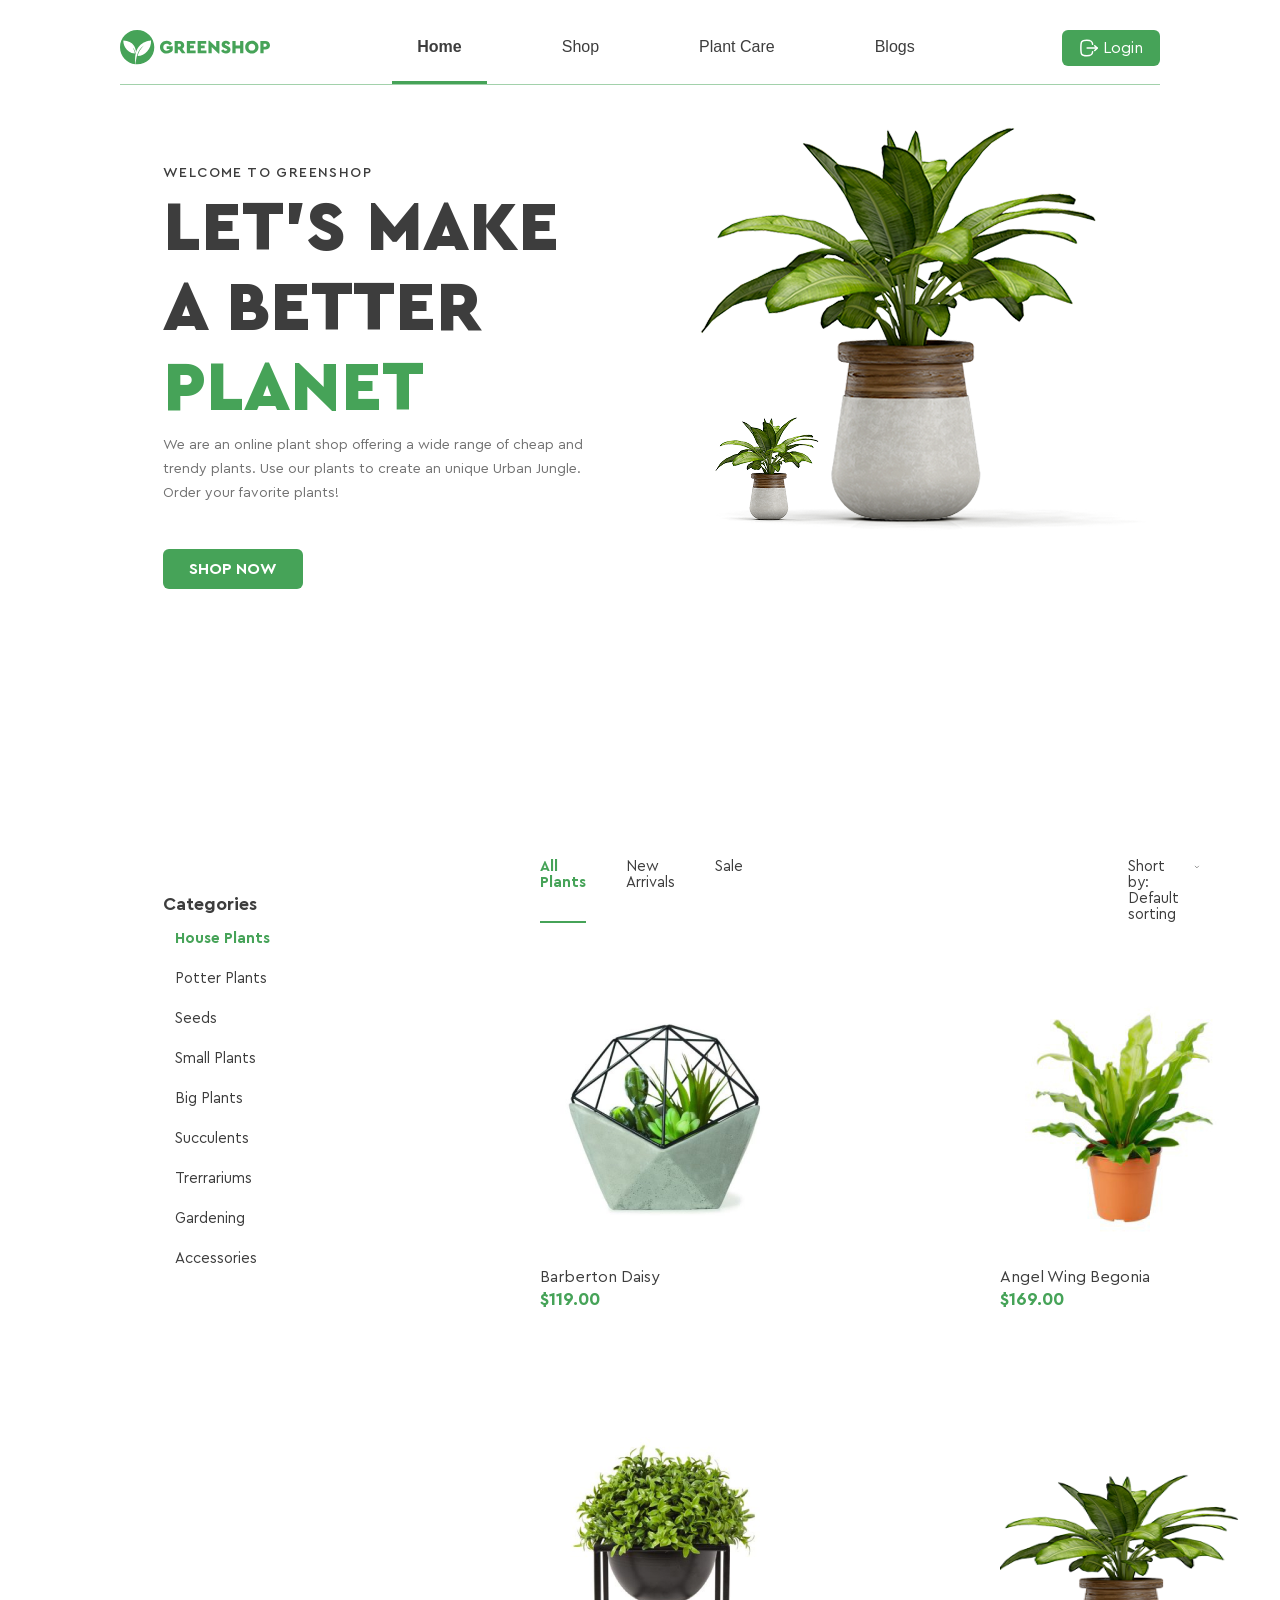
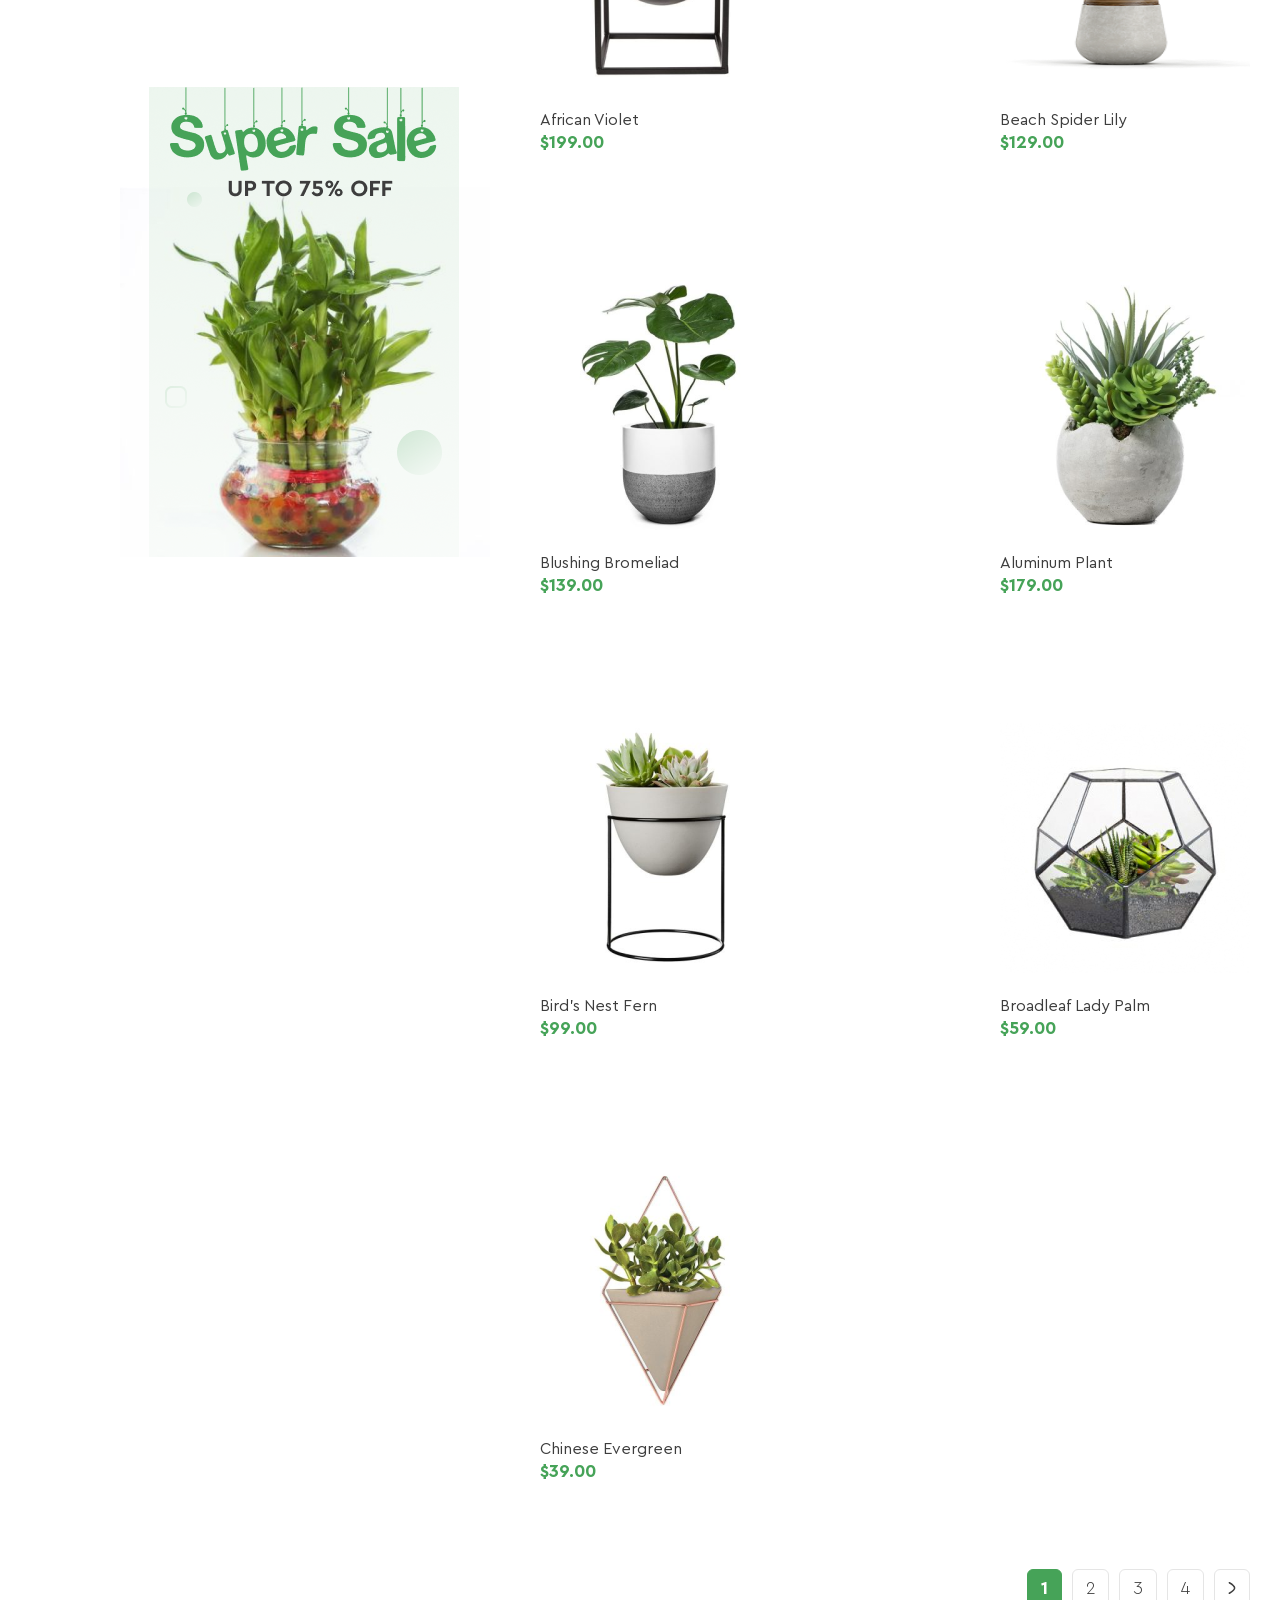
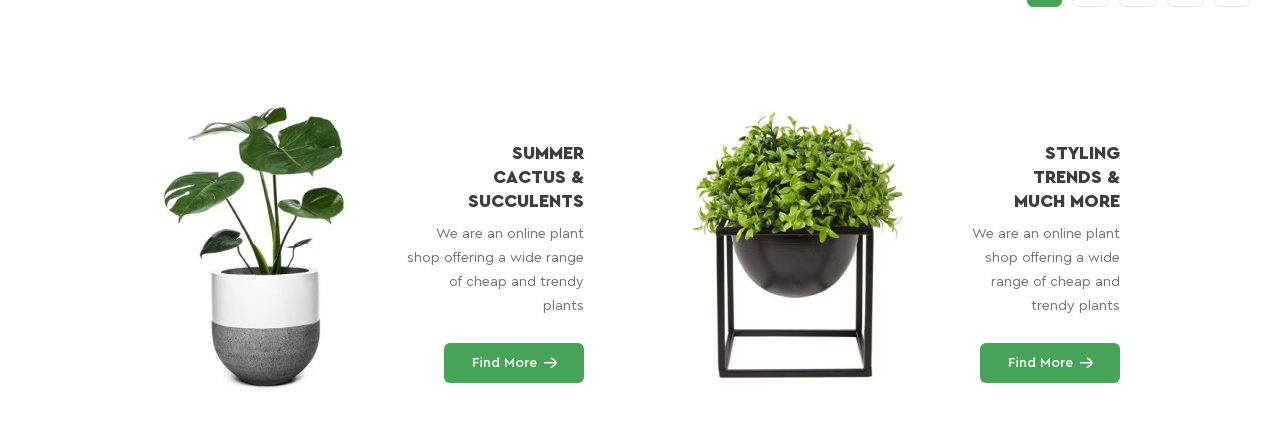
==== index.html @ 094a5b62 "greenshop second change2" ====
<!DOCTYPE html>
<html lang="en">
<head>
    <meta charset="UTF-8">
    <meta name="viewport" content="width=device-width, initial-scale=1.0">
    <title>GREENSHOP</title>
    <link rel="stylesheet" href="./css/all.css">
    <link rel="icon" href="./img/Icon.png">
</head>
<body>
    <div class="main">
        <header class="header">
            <svg width="150" height="35" viewBox="0 0 150 35" fill="none" xmlns="http://www.w3.org/2000/svg">
                <path d="M17.15 0C7.67748 0 0 7.67746 0 17.15C0 26.0201 6.73548 33.3175 15.3711 34.207C14.8496 29.9134 15.0436 26.4001 15.7067 23.5135C15.3347 21.7225 14.4898 19.0703 12.5734 17.1864C12.5734 17.1864 13.8348 19.0784 14.5181 21.6214C14.5181 21.6255 14.5221 21.6295 14.5221 21.6335C14.5949 21.9044 14.6596 22.1793 14.7162 22.4623C14.7283 22.527 14.7404 22.5917 14.7526 22.6604C14.8051 22.9515 14.8536 23.2426 14.886 23.5418C5.19513 22.3532 3.12921 13.6569 3.35561 10.3781C13.665 10.9482 15.7754 17.8292 16.0827 22.0985C19.4585 11.0412 30.1843 10.4024 31.0697 10.3781C31.4538 18.8763 25.1509 25.5026 17.6149 26.0807C17.6635 25.8503 17.7201 25.6198 17.7767 25.3934C17.7928 25.3247 17.813 25.26 17.8333 25.1913C17.8777 25.0296 17.9222 24.8679 17.9748 24.7061C17.995 24.6374 18.0192 24.5646 18.0394 24.4959C18.096 24.318 18.1567 24.1442 18.2173 23.9663C18.2335 23.9259 18.2456 23.8854 18.2618 23.845C18.3386 23.6348 18.4195 23.4326 18.5003 23.2305C18.5084 23.2143 18.5125 23.1941 18.5205 23.1779C18.5205 23.1779 18.5205 23.1779 18.5246 23.1779C20.4571 18.5043 24.0229 15.4439 24.0229 15.4439C17.0247 19.4868 15.8441 29.9983 15.6582 34.2231C16.1514 34.2676 16.6446 34.2999 17.15 34.2999C26.6225 34.2999 34.3 26.6225 34.3 17.15C34.3 7.67746 26.6225 0 17.15 0Z" fill="#46A358" />
                <path d="M46.7037 10.7454C48.9718 10.7454 50.8235 11.7197 52.0242 13.4986L49.7764 15.4109C48.9718 14.287 47.9975 13.7048 46.6471 13.7048C44.5691 13.7048 43.2753 15.0713 43.2753 17.1534C43.2753 19.2719 44.6418 20.695 46.8372 20.695C48.0177 20.695 48.9556 20.2826 49.554 19.5912V19.0091H46.6673V16.2356H52.7762V20.133C52.194 21.1639 51.3693 21.9887 50.3019 22.6234C49.2346 23.242 48.0339 23.5614 46.7037 23.5614C42.9923 23.618 39.9237 20.7313 39.9763 17.1534C39.9197 13.5956 42.9923 10.6888 46.7037 10.7454Z" fill="#46A358" />
                <path d="M61.9576 23.3316L59.168 19.4908H57.8379V23.3316H54.6157V10.9684H59.4672C62.2204 10.9684 64.2459 12.6543 64.2459 15.2215C64.2459 16.7376 63.5141 17.995 62.2972 18.7429L65.5558 23.3316H61.9576ZM57.8338 16.681H59.4833C60.3809 16.681 60.963 16.0988 60.963 15.2215C60.963 14.3442 60.3809 13.7782 59.4833 13.7782H57.8338V16.681Z" fill="#46A358" />
                <path d="M66.8333 10.9684H75.4124V13.8712H70.0555V15.5773H73.876V18.2739H70.0555V20.4288H75.6388V23.3316H66.8333V10.9684Z" fill="#46A358" />
                <path d="M77.6441 10.9684H86.2231V13.8712H80.8663V15.5773H84.6868V18.2739H80.8663V20.4288H86.4495V23.3316H77.6441V10.9684Z" fill="#46A358" />
                <path d="M99.4192 10.9683V23.5579H98.3882L91.681 17.057V23.3315H88.4588V10.7419H89.4897L96.197 17.1499V10.9683H99.4192Z" fill="#46A358" />
                <path d="M103.264 19.135C103.996 20.1094 104.764 20.7279 106.017 20.7279C106.862 20.7279 107.291 20.4288 107.291 19.8264C107.291 19.2846 107.008 19.1148 106.033 18.6822L104.76 18.1203C102.718 17.2187 101.631 16.0584 101.631 14.3927C101.631 12.2014 103.43 10.7379 105.957 10.7379C107.998 10.7379 109.442 11.7123 110.19 13.2283L108.035 14.8778C107.436 13.9803 106.874 13.5679 105.993 13.5679C105.318 13.5679 104.889 13.8307 104.889 14.3563C104.889 14.8051 105.152 15.0517 105.957 15.367L107.38 15.9654C109.535 16.867 110.545 17.9505 110.545 19.6929C110.545 22.0904 108.576 23.5539 106.009 23.5539C103.782 23.5539 101.982 22.4866 101.081 20.7805L103.264 19.135Z" fill="#46A358" />
                <path d="M112.393 10.9684H115.615V15.4843H120.131V10.9684H123.353V23.3316H120.131V18.3871H115.615V23.3316H112.393V10.9684Z" fill="#46A358" />
                <path d="M131.843 10.7419C135.441 10.6651 138.607 13.6084 138.53 17.1499C138.603 20.7279 135.441 23.6145 131.843 23.5579C128.229 23.6145 125.116 20.7279 125.193 17.1499C125.116 13.6084 128.229 10.6692 131.843 10.7419ZM131.859 13.7014C129.874 13.7014 128.488 15.1083 128.488 17.1499C128.488 18.1809 128.807 19.0218 129.426 19.6606C130.044 20.2791 130.869 20.5985 131.859 20.5985C133.772 20.5985 135.231 19.2118 135.231 17.1499C135.235 15.1083 133.772 13.7014 131.859 13.7014Z" fill="#46A358" />
                <path d="M140.374 10.9684H145.226C147.979 10.9684 150.004 12.6543 150.004 15.2215C150.004 17.7524 147.926 19.4908 145.226 19.4908H143.596V23.3316H140.374V10.9684ZM145.242 16.681C146.139 16.681 146.721 16.0988 146.721 15.2215C146.721 14.3442 146.139 13.7782 145.242 13.7782H143.592V16.681H145.242Z" fill="#46A358" />
            </svg>
            <ul class="nav">
                <li class="nav-item active">
                    Home
                </li>
                <li class="nav-item">
                    Shop
                </li>
                <li class="nav-item">
                    Plant Care
                </li>
                <li class="nav-item">
                    Blogs
                </li>
            </ul>
            <button class="btn" onclick="location.href='./registration.html'">
                <svg width="20" height="20" viewBox="0 0 20 20" fill="none" xmlns="http://www.w3.org/2000/svg">
                    <path d="M18.1601 10.1006H8.12598" stroke="white" stroke-width="1.5" stroke-linecap="round" stroke-linejoin="round" />
                    <path d="M15.7212 7.67059L18.1612 10.1006L15.7212 12.5306" stroke="white" stroke-width="1.5" stroke-linecap="round" stroke-linejoin="round" />
                    <path d="M13.6342 6.35826C13.3592 3.37493 12.2425 2.2916 7.80082 2.2916C1.88332 2.2916 1.88332 4.2166 1.88332 9.99993C1.88332 15.7833 1.88332 17.7083 7.80082 17.7083C12.2425 17.7083 13.3592 16.6249 13.6342 13.6416" stroke="white" stroke-width="1.5" stroke-linecap="round" stroke-linejoin="round" />
                </svg>
                Login
            </button>
        </header>
        <main>
            <section class="homepage">
                <div class="homepage-content">
                    <p class="homepage-subtitle">
                        Welcome to greenshop
                    </p>
                    <h1 class="homepage-title">
                        Let's make a better <span class="homepage-title planet">planet</span>
                    </h1>
                    <p class="homepage-description">
                        We are an online plant shop offering a wide range of cheap and trendy plants. Use our plants to create an unique Urban Jungle. Order your favorite plants!
                    </p>
                    <button class="homepage-button">
                        Shop now
                    </button>
                </div>
                <div class="homepage-img">
                    <img src="./img/main-flower.png" alt="flower" class="homepage-flower">
                    <img src="./img/main-flower-mini.png" alt="flower-mini" class="homepage-flower-mini">
                </div>
            </section>
            <section class="assortment">
                <div>
                    <div class="assortment-sidebar">
                        <h3 class="assortment-sidebar-title">Categories</h3>
                        <ul class="assortment-sidebar-list">
                            <li class="assortment-sidebar-category house-plants">House Plants</li>
                            <li class="assortment-sidebar-category">Potter Plants</li>
                            <li class="assortment-sidebar-category">Seeds</li>
                            <li class="assortment-sidebar-category">Small Plants</li>
                            <li class="assortment-sidebar-category">Big Plants</li>
                            <li class="assortment-sidebar-category">Succulents</li>
                            <li class="assortment-sidebar-category">Trerrariums</li>
                            <li class="assortment-sidebar-category">Gardening</li>
                            <li class="assortment-sidebar-category">Accessories</li>
                        </ul>
                    </div>
                    <div>
                        <img class="assortment-sidebar-banner" src="./img/Super Sale Banner.png" alt="super-sale">
                    </div>
                </div>
                <div class="assortment-main">
                    <div class="assortment-main-nav">
                        <ul class="assortment-main-sidebar">
                            <li class="assortment-main-sidebar-category all-plants">All Plants</li>
                            <li class="assortment-main-sidebar-category">New Arrivals</li>
                            <li class="assortment-main-sidebar-category">Sale</li>
                        </ul>
                        <p class="assortment-main-nav-short">Short by: Default sorting</p>
                        <svg width="16" height="16" viewBox="0 0 16 16" fill="none" xmlns="http://www.w3.org/2000/svg">
                            <path d="M12.6667 5.66669L8.00004 10.3334L3.33337 5.66669" stroke="#3D3D3D" stroke-width="1.5" stroke-linecap="round" stroke-linejoin="round" />
                        </svg>
                    </div>
                    <div class="assortment-main-flowers-container">
                        <div>
                        <img class="assortment-main-flowers" src="./img/Barberton Daisy.png" alt="Barberton Daisy">
                        <p class="assortment-main-flowers-name">Barberton Daisy</p>
                        <p class="assortment-main-flowers-price">$119.00</p>
                        </div>
                        <div>
                        <img class="assortment-main-flowers" src="./img/Angel Wing Begonia.png" alt="Angel Wing Begonia">
                        <p class="assortment-main-flowers-name">Angel Wing Begonia</p>
                        <p class="assortment-main-flowers-price">$169.00</p>
                        </div>
                        <div>
                        <img class="assortment-main-flowers" src="./img/African Violet.png" alt="African Violet">
                        <p class="assortment-main-flowers-name">African Violet</p>
                        <p class="assortment-main-flowers-price">$199.00</p>
                        </div>
                        <div>
                        <img class="assortment-main-flowers" src="./img/Beach Spider Lily.png" alt="Beach Spider Lily">
                        <p class="assortment-main-flowers-name">Beach Spider Lily</p>
                        <p class="assortment-main-flowers-price">$129.00</p>
                        </div>
                        <div>
                        <img class="assortment-main-flowers" src="./img/Blushing Bromeliad.png" alt="Blushing Bromeliad">
                        <p class="assortment-main-flowers-name">Blushing Bromeliad</p>
                        <p class="assortment-main-flowers-price">$139.00</p>
                        </div>
                        <div>
                        <img class="assortment-main-flowers" src="./img/Aluminum Plant.png" alt="Aluminum Plant">
                        <p class="assortment-main-flowers-name">Aluminum Plant</p>
                        <p class="assortment-main-flowers-price">$179.00</p>
                        </div>
                        <div>
                        <img class="assortment-main-flowers" src="./img/Bird's Nest Fern.png" alt="Bird's Nest Fern">
                        <p class="assortment-main-flowers-name">Bird's Nest Fern</p>
                        <p class="assortment-main-flowers-price">$99.00</p>
                        </div>
                        <div>
                        <img class="assortment-main-flowers" src="./img/Broadleaf Lady Palm.png" alt="Broadleaf Lady Palm">
                        <p class="assortment-main-flowers-name">Broadleaf Lady Palm</p>
                        <p class="assortment-main-flowers-price">$59.00</p>
                        </div>
                        <div>
                        <img class="assortment-main-flowers" src="./img/Chinese Evergreen.png" alt="Chinese Evergreen">
                        <p class="assortment-main-flowers-name">Chinese Evergreen</p>
                        <p class="assortment-main-flowers-price">$39.00</p>
                        </div>
                    </div>
                    <div class="assortment-main-pages">
                        <button class="assortment-main-pages-btn btn-active">1</button>
                        <button class="assortment-main-pages-btn">2</button>
                        <button class="assortment-main-pages-btn">3</button>
                        <button class="assortment-main-pages-btn">4</button>
                        <button class="assortment-main-pages-btn">
                            <svg width="8" height="12" viewBox="0 0 8 12" fill="none" xmlns="http://www.w3.org/2000/svg">
                                <path d="M1.375 0.75C1.375 0.75 6.625 3.858 6.625 6C6.625 8.14125 1.375 11.25 1.375 11.25" stroke="#3D3D3D" stroke-width="1.5" stroke-linecap="round" stroke-linejoin="round" />
                            </svg>
                        </button>
                    </div>
                </div>
            </section>
            <section class="info">
                <div>
                    <div class="info-content">
                        <div class="info-content-block">
                            <img src="./img/Summer cactus.png" alt="">
                            <div class="info-content-block-text">
                                <p class="info-content-block-name">Summer cactus & succulents</p>
                                <p class="info-content-block-info">We are an online plant shop offering a wide range of cheap and trendy plants</p>
                                <button class="info-content-block-btn">Find More
                                    <svg width="14" height="12" viewBox="0 0 14 12" fill="none" xmlns="http://www.w3.org/2000/svg">
                                        <path d="M12.8126 5.79428L1.56262 5.79428" stroke="white" stroke-width="1.5" stroke-linecap="round" stroke-linejoin="round" />
                                        <path d="M8.2749 1.2759C8.2749 1.2759 12.8124 3.72165 12.8124 5.79315C12.8124 7.86615 8.2749 10.3127 8.2749 10.3127" stroke="white" stroke-width="1.5" stroke-linecap="round" stroke-linejoin="round" />
                                    </svg>
                                </button>
                            </div>
                        </div>
                        <div class="info-content-block">
                            <img src="./img/Styling Trends.png" alt="">
                            <div class="info-content-block-text">
                                <p class="info-content-block-name">Styling Trends & much more</p>
                                <p class="info-content-block-info">We are an online plant shop offering a wide range of cheap and trendy plants</p>
                                <button class="info-content-block-btn">Find More
                                    <svg width="14" height="12" viewBox="0 0 14 12" fill="none" xmlns="http://www.w3.org/2000/svg">
                                        <path d="M12.8126 5.79428L1.56262 5.79428" stroke="white" stroke-width="1.5" stroke-linecap="round" stroke-linejoin="round" />
                                        <path d="M8.2749 1.2759C8.2749 1.2759 12.8124 3.72165 12.8124 5.79315C12.8124 7.86615 8.2749 10.3127 8.2749 10.3127" stroke="white" stroke-width="1.5" stroke-linecap="round" stroke-linejoin="round" />
                                    </svg>
                                </button>
                            </div>
                        </div>
                    </div>
                    <div>
                        
                    </div>
                </div>
            </section>
        </main>
    </div>
</body>
</html>
---- css/all.css ----
@font-face {
    font-family: 'Cera Pro';
    src: url('/fonts/CeraPro-Light.eot');
    src: url('/fonts/CeraPro-Light.eot#iefix') format('embeded-opentype'),
        url('/fonts/CeraPro-Light.woff2') format('woff2'),
        url('/fonts/CeraPro-Light.woff') format('woff'),
        url('/fonts/CeraPro-Light.ttf') format('truetype');
    font-weight: 300;
}

@font-face {
    font-family: 'Cera Pro';
    src: url('/fonts/CeraPro-Regular.eot');
    src: url('/fonts/CeraPro-Regular.eot#iefix') format('embeded-opentype'),
        url('/fonts/CeraPro-Regular.woff2') format('woff2'),
        url('/fonts/CeraPro-Regular.woff') format('woff'),
        url('/fonts/CeraPro-Regular.ttf') format('truetype');
    font-weight: 400;
}

@font-face {
    font-family: 'Cera Pro';
    src: url('/fonts/CeraPro-Medium.eot');
    src: url('/fonts/CeraPro-Medium.eot#iefix') format('embeded-opentype'),
        url('/fonts/CeraPro-Medium.woff2') format('woff2'),
        url('/fonts/CeraPro-Medium.woff') format('woff'),
        url('/fonts/CeraPro-Medium.ttf') format('truetype');
    font-weight: 500;
}

@font-face {
    font-family: 'Cera Pro';
    src: url('/fonts/CeraPro-Bold.eot');
    src: url('/fonts/CeraPro-Bold.eot#iefix') format('embeded-opentype'),
        url('/fonts/CeraPro-Bold.woff2') format('woff2'),
        url('/fonts/CeraPro-Bold.woff') format('woff'),
        url('/fonts/CeraPro-Bold.ttf') format('truetype');
    font-weight: 700;
}

@font-face {
    font-family: 'Cera Pro';
    src: url('/fonts/CeraPro-Black.eot');
    src: url('/fonts/CeraPro-Black.eot#iefix') format('embeded-opentype'),
        url('/fonts/CeraPro-Black.woff2') format('woff2'),
        url('/fonts/CeraPro-Black.woff') format('woff'),
        url('/fonts/CeraPro-Black.ttf') format('truetype');
    font-weight: 900;
}

*{
    margin: 0;
    padding: 0;
    list-style-type: none;
    text-decoration: none;
    font-style: normal;
    font-weight: normal;
    font-size: 14px;
    border: none;
    background-color: transparent;
    box-sizing: border-box;
    font-family: "Cera Pro", sans-serif;
}

.main {
    padding: 30px 120px 52px;
}

.header {
    display: flex;
    justify-content: space-between;
    align-items: start;
    border-bottom: 1px solid rgb(70, 163, 88, 0.50);
    margin-bottom: 12px;
}

.nav {
    display: flex;
    gap: 50px;
}

.nav-item {
    font-family: sans-serif;
    color: #3D3D3D;
    font-size: 16px;
    font-style: normal;
    padding: 8px 25px 25px;
}

.active {
    font-weight: 700;
    border-bottom: 3px solid #46A358;
}

.btn {
    border-radius: 6px;
    background: #46A358;
    padding: 8px 17px;
    color: #fff;
    font-size: 16px;
    display: flex;
    align-items: center;
    gap: 4px;
    cursor: pointer;
}

.homepage {
    display: flex;
    margin-bottom: 46px;
}

.homepage-content {
    padding: 68px 43px;
}

.homepage-subtitle {
    font-weight: 500;
    line-height: 16px;
    letter-spacing: 0.1em;
    text-transform: uppercase;
    color: #3d3d3d;
    margin-bottom: 7px;
}

.homepage-title {
    font-weight: 900;
    font-size: 70px;
    line-height: 80px;
    text-transform: uppercase;
    color: #3d3d3d;
    margin-bottom: 5px;
}

.planet {
    color: #46a358;
}

.homepage-description {
    font-weight: 400;
    line-height: 24px;
    color: #727272;
    margin-bottom: 44px;
}

.homepage-button {
    border-radius: 6px;
    width: 140px;
    height: 40px;
    background: #46a358;
    font-weight: 700;
    font-size: 16px;
    line-height: 20px;
    text-transform: uppercase;
    color: #fff;
    cursor: pointer;
}

.homepage-img {
    position: relative;
}

.homepage-flower {
    width: 507px;
    height: 450px;
}

.homepage-flower-mini {
    position: absolute;
    top: 300px;
    left: 50px;
    width: 135px;
    height: 135px;
}

.assortment {
    display: flex;
    margin-top: 171px;
}

.assortment-sidebar {
    padding: 68px 43px;
}

.assortment-sidebar-title {
    font-weight: 700;
    font-size: 18px;
    line-height: 16px;
    color: #3d3d3d;
    margin-bottom: 7px;
}

.assortment-sidebar-list{
    margin-left: 12px;
    margin-bottom: 340px;
}

.assortment-sidebar-category {
    font-weight: 400;
    font-size: 15px; 
    line-height: 40px;
    color: #3d3d3d;
}

.house-plants {
    color: #46a358;
    font-weight: 700;
}

.assortment-sidebar-banner {
    width: 370px;
    height: 470px;
}

.assortment-main-nav {
    display: flex;
    padding: 31px 50px;
}

.assortment-main-sidebar {
    display: flex;
    gap: 40px;
    margin-right: 385px;
}

.assortment-main-sidebar-category {
    font-weight: 400;
    font-size: 15px; 
    line-height: 16px;
    color: #3d3d3d;
}

.all-plants {
    font-weight: 700;
    color: #46a358;
    border-bottom: 2px solid #46a358;
}

.assortment-main-nav-short {
    font-weight: 400;
    font-size: 15px;
    line-height: 16px;
    color: #3d3d3d;
    margin-right: 5px;
}

.assortment-main-flowers-container {
    display: flex;
    flex-wrap: wrap;
    justify-content: space-between;
    align-items: flex-end;
    gap: 130px 33px;
    /* margin-bottom: 90px; */
    margin: 40px 0 90px 50px;
}

.assortment-main-flowers {
    width: 250px;
    height: 250px;
}

.assortment-main-flowers-name {
    font-weight: 400;
    font-size: 16px;
    line-height: 16px;
    color: #3d3d3d;
    margin-top: 20px;
}

.assortment-main-flowers-price {
    font-weight: 700;
    font-size: 18px;
    line-height: 16px;
    color: #46a358;
    margin-top: 6px;
}

.assortment-main-pages {
    display: flex;
    gap: 10px;
    justify-content: flex-end;
}

.assortment-main-pages-btn {
    border: 1px solid #e5e5e5;
    border-radius: 6px;
    cursor: pointer;
    padding: 10px 13px;
    font-weight: 300;
    font-size: 18px;
    line-height: 16px;
    color: #3d3d3d;
}

.btn-active {
    font-weight: 700;
    color: #fff;
    background-color: #46a358;
    border: 1px solid #46a358;
}

.info {
    margin-top: 94px;
}

.info-content {
    display: flex;
    gap: 30px;
    align-items: center;
    justify-content: center;
}

.info-content-block {
    display: flex;
    align-items: center;
}

.info-content-block-text {
    display: flex;
    flex-direction: column;
    align-items: flex-end;
    justify-content: center;
}

.info-content-block-name {
    font-weight: 900;
    font-size: 18px;
    line-height: 24px;
    text-transform: uppercase;
    text-align: right;
    color: #3d3d3d;
    margin-bottom: 9px;
    margin: 30px 40px 9px 40px;
}

.info-content-block-info {
    font-weight: 400;
    font-size: 14px;
    line-height: 24px;
    text-align: right;
    color: #727272;
    margin-bottom: 25px;
    margin-right: 40px;
}

.info-content-block-btn {
    font-weight: 500;
    font-size: 14px;
    line-height: 20px;
    color: #fff;
    border-radius: 6px;
    width: 140px;
    height: 40px;
    background: #46a358;
    cursor: pointer;
    display: flex;
    align-items: center;
    justify-content: center;
    gap: 6px;
    margin-right: 40px;
}
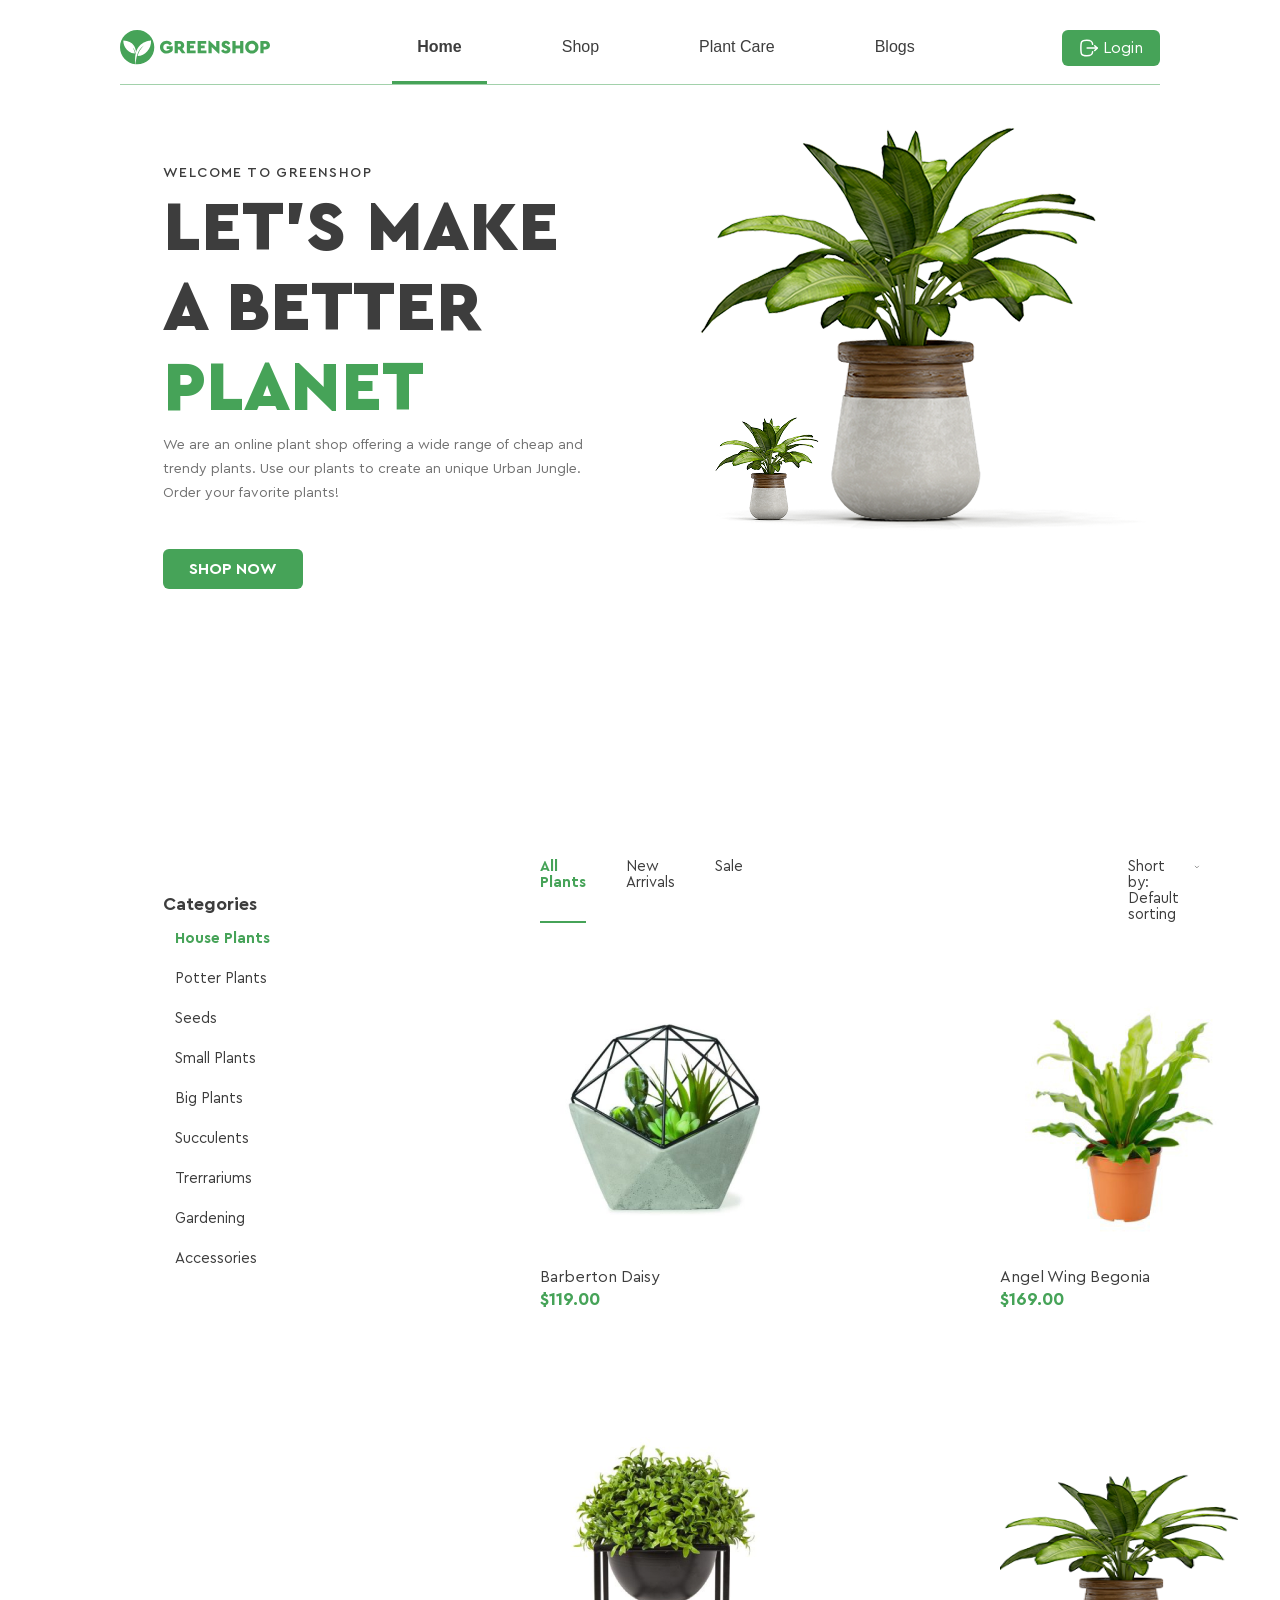
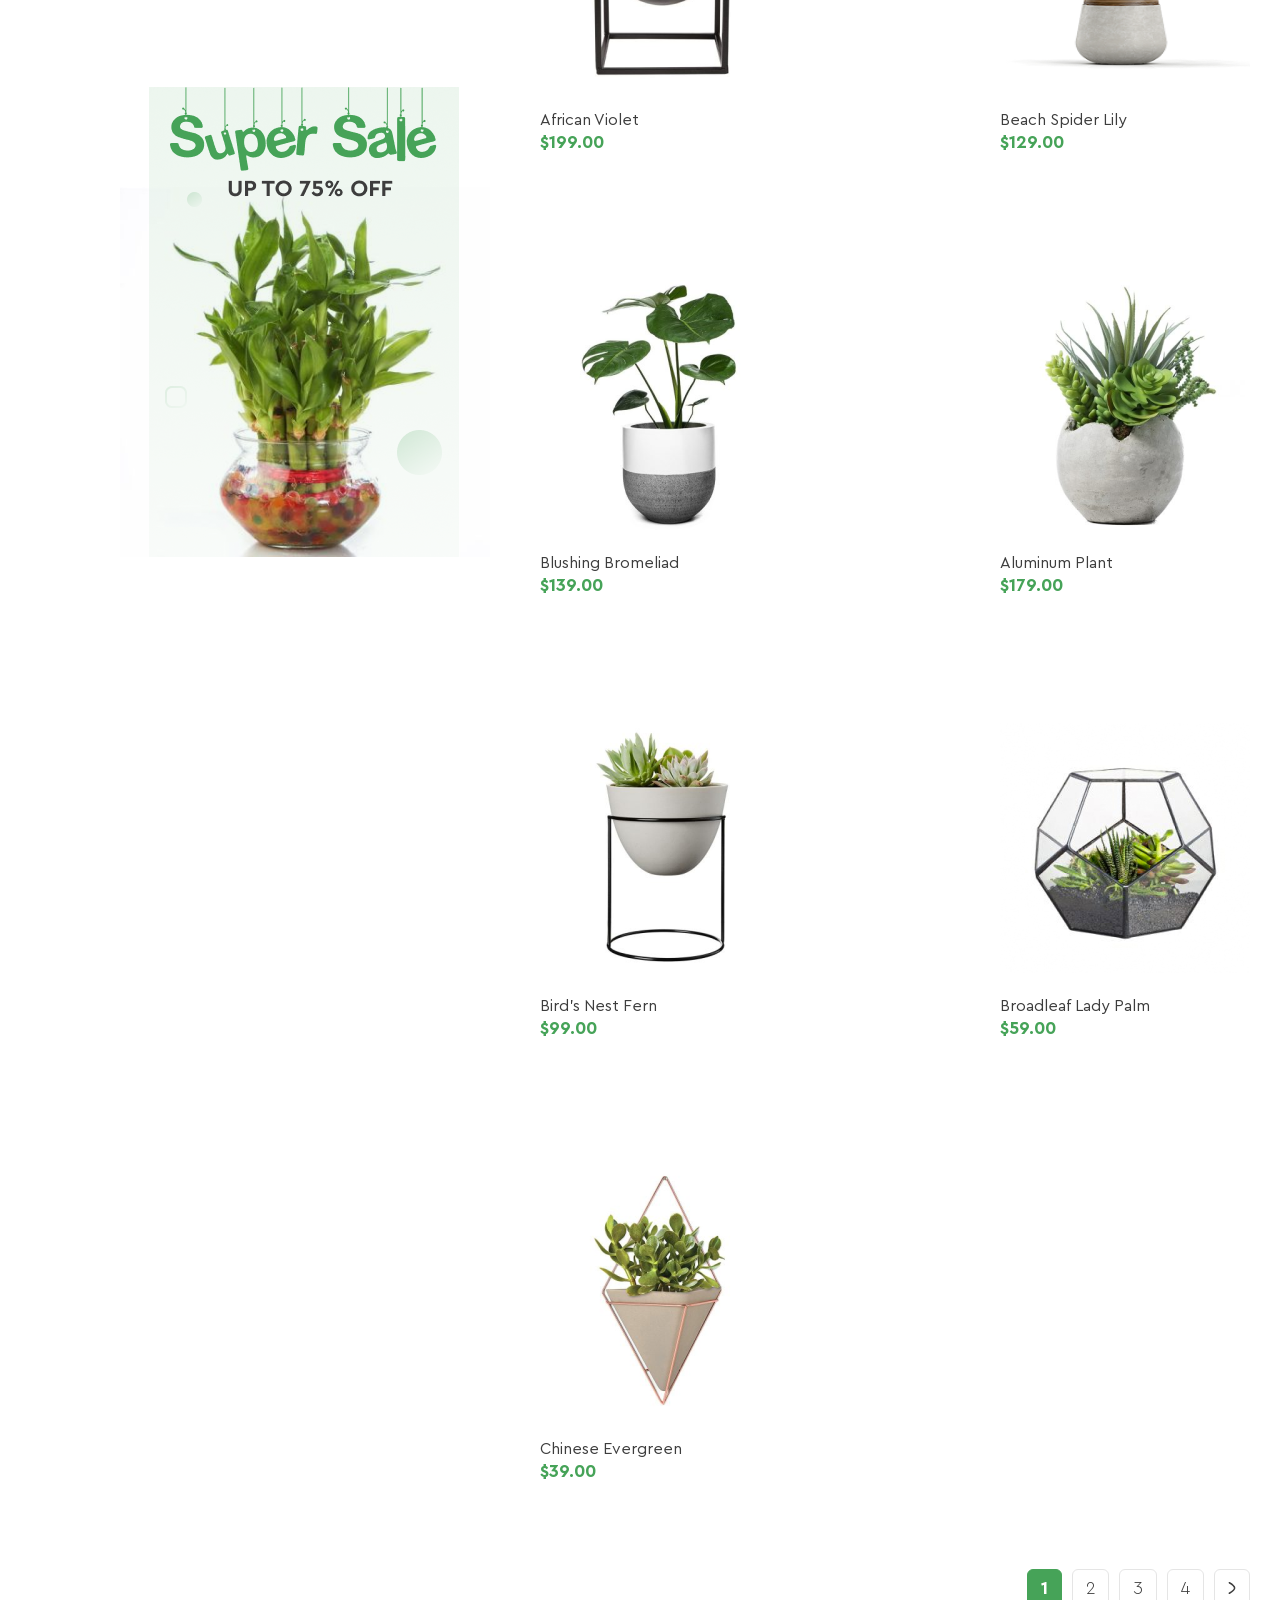
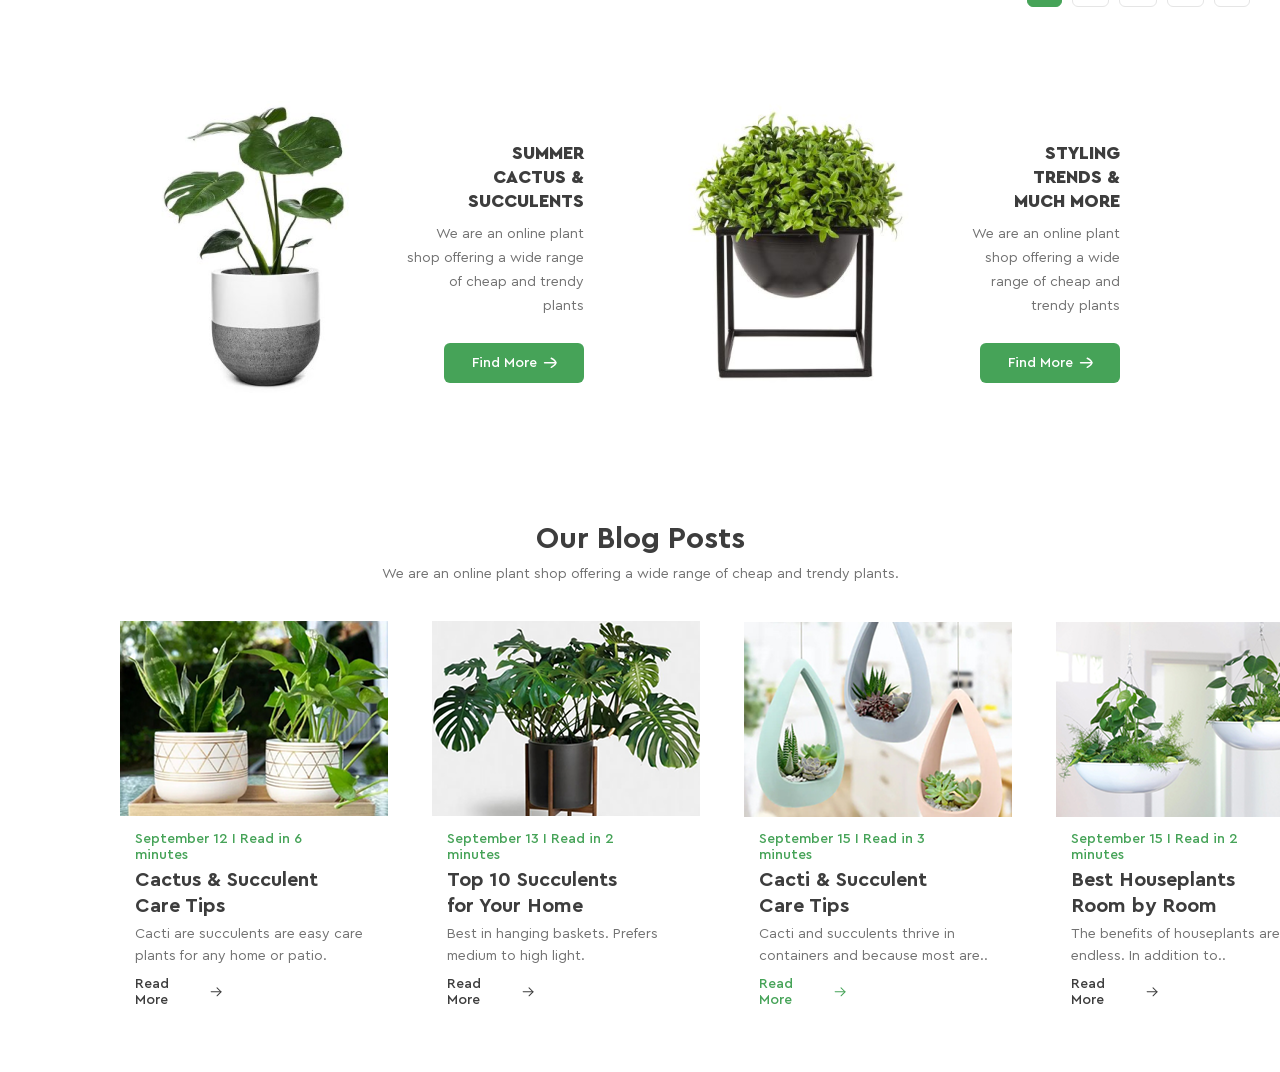
==== commit 5c3688e3: "greenshop third" ====
--- a/index.html
+++ b/index.html
@@ -188,8 +188,64 @@
                             </div>
                         </div>
                     </div>
-                    <div>
-                        
+                    <div class="info-blogs">
+                        <div class="info-blogs-text">
+                            <p class="info-blogs-text-title">Our Blog Posts</p>
+                            <p class="info-blogs-text-subtitle">We are an online plant shop offering a wide range of cheap and trendy plants.</p>
+                        </div>
+                        <div class="info-blogs-stacks">
+                            <div>
+                                <img src="./img/Cactus & Succulent Care Tips.png" alt="">
+                                <p class="info-blogs-stacks-date">September 12  I Read in 6 minutes</p>
+                                <p class="info-blogs-stacks-name">Cactus & Succulent Care Tips</p>
+                                <p class="info-blogs-stacks-text">Cacti are succulents are easy care plants for any home or patio.</p>
+                                <p class="info-blogs-stacks-more">
+                                    Read More
+                                    <svg width="16" height="16" viewBox="0 0 16 16" fill="none" xmlns="http://www.w3.org/2000/svg">
+                                        <path d="M2.66666 7.81714C2.66666 7.56401 2.85476 7.35481 3.09881 7.3217L3.16666 7.31714L13.1667 7.31714C13.4428 7.31714 13.6667 7.541 13.6667 7.81714C13.6667 8.07027 13.4786 8.27947 13.2345 8.31257L13.1667 8.31714H3.16666C2.89051 8.31714 2.66666 8.09328 2.66666 7.81714Z" fill="#3D3D3D" />
+                                        <path d="M8.78066 4.15517C8.58498 3.96033 8.5843 3.64375 8.77914 3.44807C8.95627 3.27018 9.23401 3.25344 9.43006 3.39825L9.48624 3.44655L13.5196 7.46255C13.698 7.6402 13.7142 7.91895 13.5683 8.11499L13.5196 8.17114L9.48627 12.1878C9.29061 12.3827 8.97403 12.382 8.77917 12.1863C8.60203 12.0085 8.58646 11.7307 8.7321 11.5352L8.78063 11.4792L12.458 7.81666L8.78066 4.15517Z" fill="#3D3D3D" />
+                                    </svg>
+                                </p>
+                            </div>
+                            <div>
+                                <img src="./img/Top 10 Succulents for Your Home.png" alt="">
+                                <p class="info-blogs-stacks-date">September 13  I Read in 2 minutes</p>
+                                <p class="info-blogs-stacks-name">Top 10 Succulents for Your Home</p>
+                                <p class="info-blogs-stacks-text">Best in hanging baskets. Prefers medium to high light.</p>
+                                <p class="info-blogs-stacks-more">
+                                    Read More
+                                    <svg width="16" height="16" viewBox="0 0 16 16" fill="none" xmlns="http://www.w3.org/2000/svg">
+                                        <path d="M2.66666 7.81714C2.66666 7.56401 2.85476 7.35481 3.09881 7.3217L3.16666 7.31714L13.1667 7.31714C13.4428 7.31714 13.6667 7.541 13.6667 7.81714C13.6667 8.07027 13.4786 8.27947 13.2345 8.31257L13.1667 8.31714H3.16666C2.89051 8.31714 2.66666 8.09328 2.66666 7.81714Z" fill="#3D3D3D" />
+                                        <path d="M8.78066 4.15517C8.58498 3.96033 8.5843 3.64375 8.77914 3.44807C8.95627 3.27018 9.23401 3.25344 9.43006 3.39825L9.48624 3.44655L13.5196 7.46255C13.698 7.6402 13.7142 7.91895 13.5683 8.11499L13.5196 8.17114L9.48627 12.1878C9.29061 12.3827 8.97403 12.382 8.77917 12.1863C8.60203 12.0085 8.58646 11.7307 8.7321 11.5352L8.78063 11.4792L12.458 7.81666L8.78066 4.15517Z" fill="#3D3D3D" />
+                                    </svg>
+                            </div>
+                            <div>
+                                <img src="./img/Cacti & Succulent Care Tips.png" alt="">
+                                <p class="info-blogs-stacks-date">September 15  I Read in 3 minutes</p>
+                                <p class="info-blogs-stacks-name">Cacti & Succulent Care Tips</p>
+                                <p class="info-blogs-stacks-text">Cacti and succulents thrive in containers and because most are..</p>
+                                <p class="info-blogs-stacks-more read-more">
+                                    Read More
+                                    <svg width="16" height="16" viewBox="0 0 16 16" fill="none" xmlns="http://www.w3.org/2000/svg">
+                                        <path d="M2.66666 7.81714C2.66666 7.56401 2.85477 7.35481 3.09882 7.3217L3.16666 7.31714L13.1667 7.31714C13.4428 7.31714 13.6667 7.541 13.6667 7.81714C13.6667 8.07027 13.4786 8.27947 13.2345 8.31257L13.1667 8.31714H3.16666C2.89052 8.31714 2.66666 8.09328 2.66666 7.81714Z" fill="#46A358" />
+                                        <path d="M8.78068 4.15517C8.585 3.96033 8.58431 3.64375 8.77915 3.44807C8.95628 3.27018 9.23402 3.25344 9.43008 3.39825L9.48626 3.44655L13.5196 7.46255C13.698 7.6402 13.7142 7.91895 13.5683 8.11499L13.5196 8.17114L9.48629 12.1878C9.29062 12.3827 8.97404 12.382 8.77918 12.1863C8.60204 12.0085 8.58648 11.7307 8.73212 11.5352L8.78065 11.4792L12.458 7.81666L8.78068 4.15517Z" fill="#46A358" />
+                                    </svg>
+                                </p>
+                            </div>
+                            <div>
+                                <img src="./img/Best Houseplants Room by Room.png" alt="">
+                                <p class="info-blogs-stacks-date">September 15  I Read in 2 minutes</p>
+                                <p class="info-blogs-stacks-name">Best Houseplants Room by Room</p>
+                                <p class="info-blogs-stacks-text">The benefits of houseplants are endless. In addition to..</p>
+                                <p class="info-blogs-stacks-more">
+                                Read More
+                                <svg width="16" height="16" viewBox="0 0 16 16" fill="none" xmlns="http://www.w3.org/2000/svg">
+                                    <path d="M2.66666 7.81714C2.66666 7.56401 2.85476 7.35481 3.09881 7.3217L3.16666 7.31714L13.1667 7.31714C13.4428 7.31714 13.6667 7.541 13.6667 7.81714C13.6667 8.07027 13.4786 8.27947 13.2345 8.31257L13.1667 8.31714H3.16666C2.89051 8.31714 2.66666 8.09328 2.66666 7.81714Z" fill="#3D3D3D" />
+                                    <path d="M8.78066 4.15517C8.58498 3.96033 8.5843 3.64375 8.77914 3.44807C8.95627 3.27018 9.23401 3.25344 9.43006 3.39825L9.48624 3.44655L13.5196 7.46255C13.698 7.6402 13.7142 7.91895 13.5683 8.11499L13.5196 8.17114L9.48627 12.1878C9.29061 12.3827 8.97403 12.382 8.77917 12.1863C8.60203 12.0085 8.58646 11.7307 8.7321 11.5352L8.78063 11.4792L12.458 7.81666L8.78066 4.15517Z" fill="#3D3D3D" />
+                                </svg>
+                                </p>
+                            </div>
+                        </div>
                     </div>
                 </div>
             </section>
--- a/css/all.css
+++ b/css/all.css
@@ -249,7 +249,6 @@
     justify-content: space-between;
     align-items: flex-end;
     gap: 130px 33px;
-    /* margin-bottom: 90px; */
     margin: 40px 0 90px 50px;
 }
 
@@ -307,6 +306,7 @@
     gap: 30px;
     align-items: center;
     justify-content: center;
+    margin-bottom: 138px;
 }
 
 .info-content-block {
@@ -357,4 +357,68 @@
     justify-content: center;
     gap: 6px;
     margin-right: 40px;
+}
+
+.info-blogs-text-title {
+    font-weight: 700;
+    font-size: 30px;
+    line-height: 16px;
+    text-align: center;
+    color: #3d3d3d;
+    margin-bottom: 15px;
+}
+
+.info-blogs-text-subtitle {
+    font-weight: 400;
+    font-size: 14px;
+    line-height: 24px;
+    text-align: center;
+    color: #727272;
+    margin-bottom: 35px;
+}
+
+.info-blogs-stacks {
+    display: flex;
+    justify-content: space-between;
+    align-items: flex-end;
+    gap: 44px;
+}
+
+.info-blogs-stacks-date {
+    font-weight: 500;
+    font-size: 14px;
+    line-height: 16px;
+    color: #46a358;
+    margin: 9px 31px 4px 15px;
+}
+
+.info-blogs-stacks-name {
+    font-weight: 700;
+    font-size: 20px;
+    line-height: 26px;
+    color: #3d3d3d;
+    margin: 4px 64px 4px 15px;
+}
+
+.info-blogs-stacks-text {
+    font-weight: 400;
+    font-size: 14px;
+    line-height: 22px;
+    color: #727272;
+    margin: 4px 11px 9px 15px;
+}
+
+.info-blogs-stacks-more {
+    font-weight: 500;
+    font-size: 14px;
+    line-height: 16px;
+    color: #3d3d3d;
+    display: flex;
+    align-items: center;
+    gap: 3px;
+    margin: 9px 164px 12px 15px;
+}
+
+.read-more {
+    color: #46a358;
 }
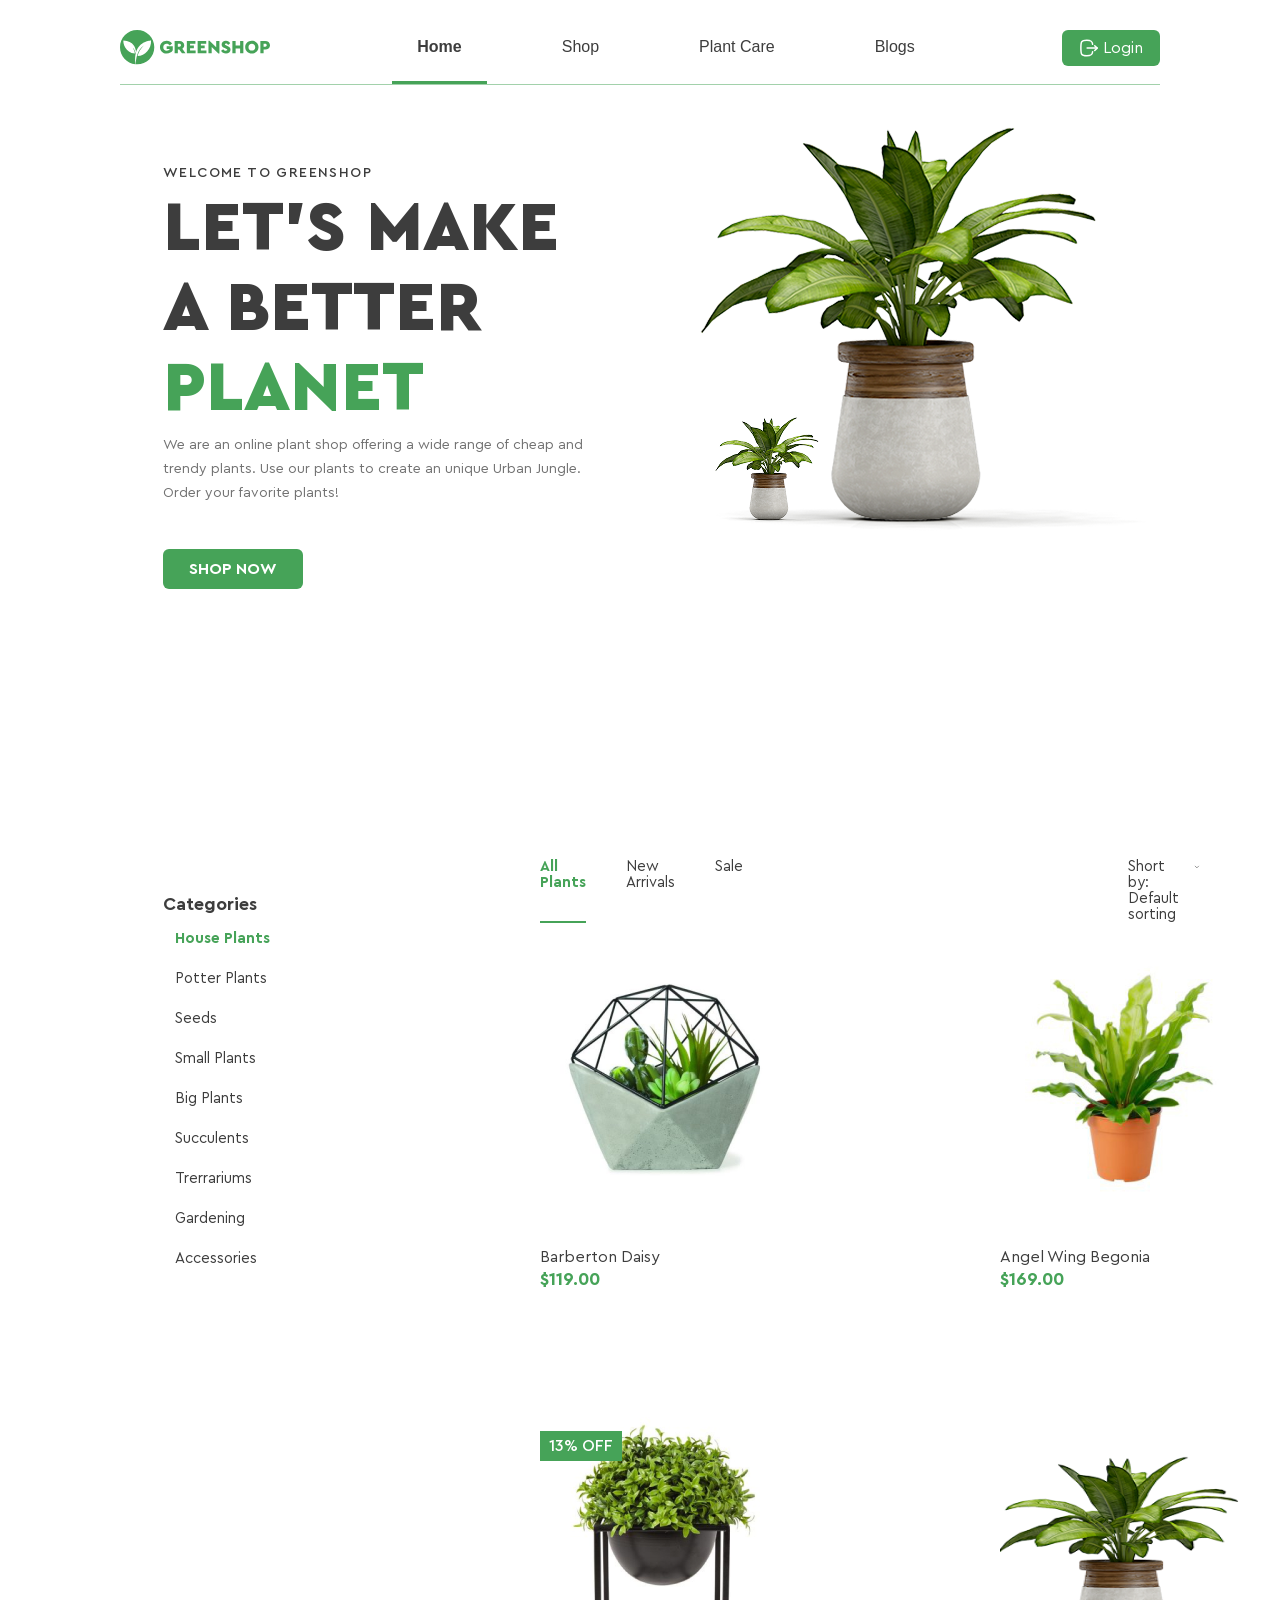
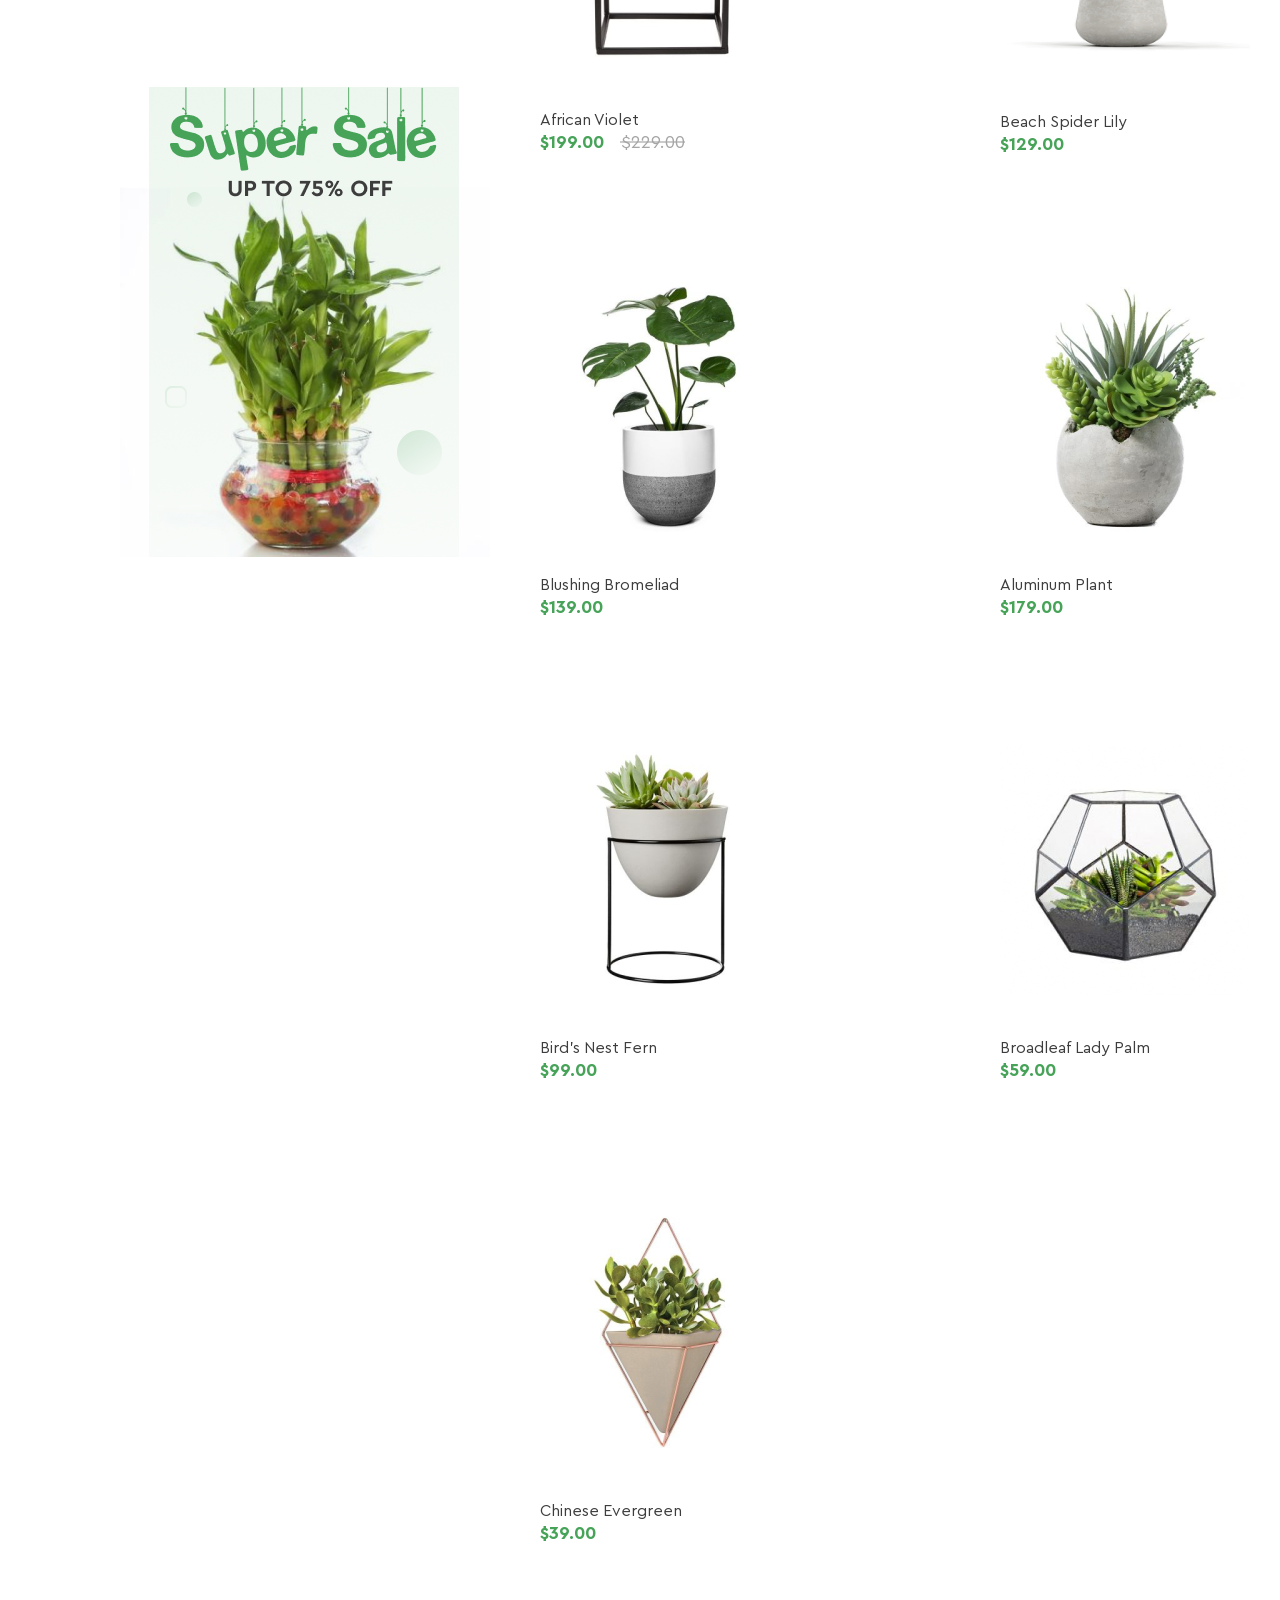
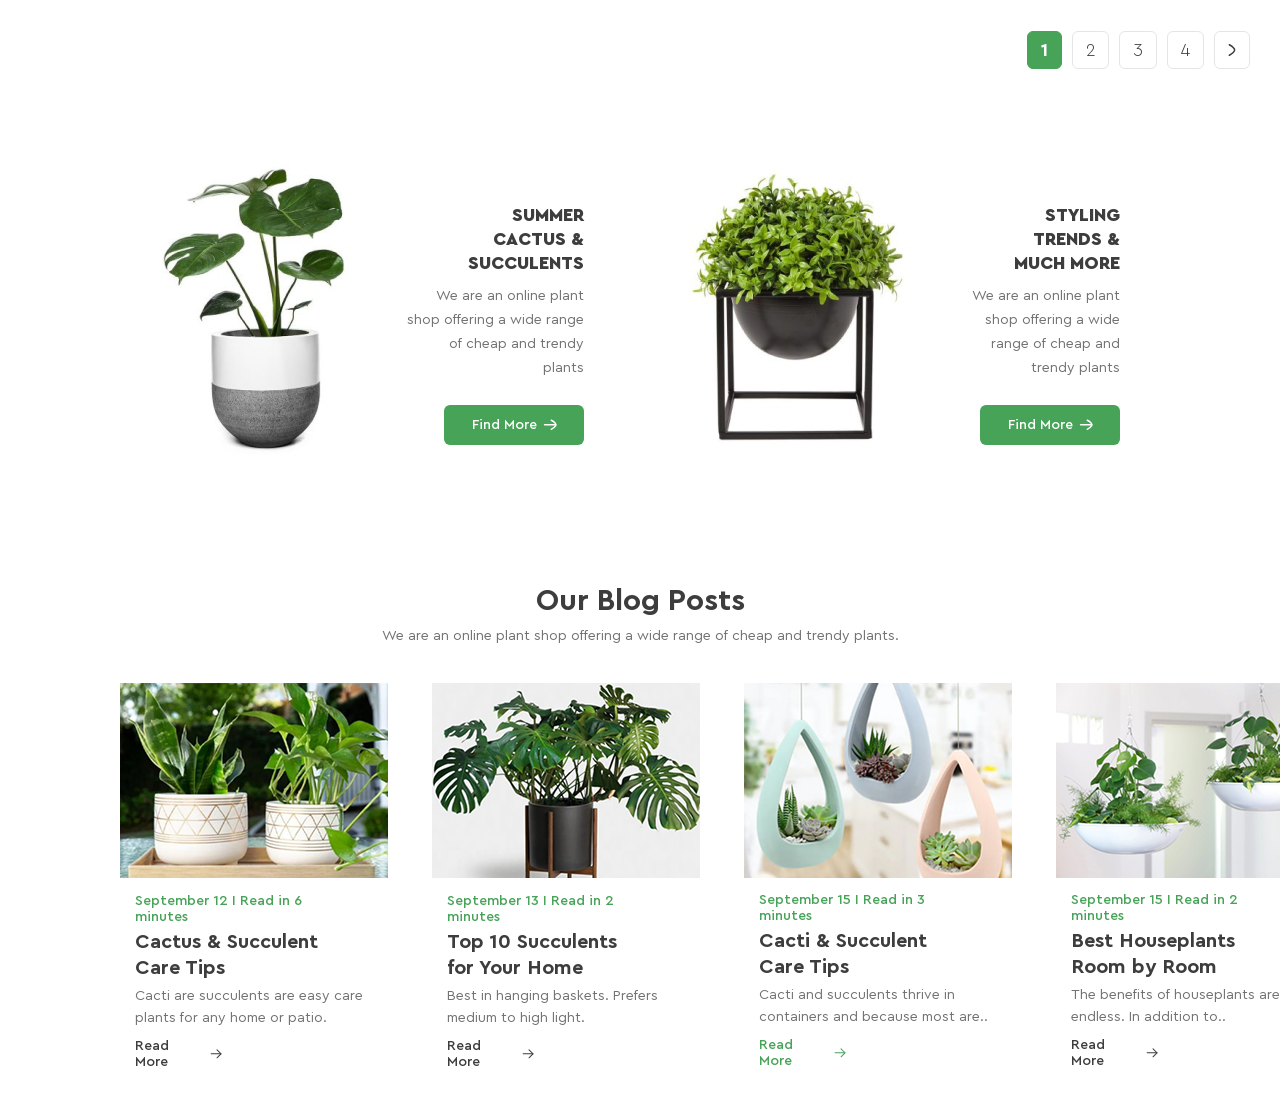
==== commit cb734de2: "greenshop fourth" ====
--- a/index.html
+++ b/index.html
@@ -99,50 +99,286 @@
                         </svg>
                     </div>
                     <div class="assortment-main-flowers-container">
-                        <div>
-                        <img class="assortment-main-flowers" src="./img/Barberton Daisy.png" alt="Barberton Daisy">
-                        <p class="assortment-main-flowers-name">Barberton Daisy</p>
-                        <p class="assortment-main-flowers-price">$119.00</p>
-                        </div>
-                        <div>
-                        <img class="assortment-main-flowers" src="./img/Angel Wing Begonia.png" alt="Angel Wing Begonia">
-                        <p class="assortment-main-flowers-name">Angel Wing Begonia</p>
-                        <p class="assortment-main-flowers-price">$169.00</p>
-                        </div>
-                        <div>
-                        <img class="assortment-main-flowers" src="./img/African Violet.png" alt="African Violet">
-                        <p class="assortment-main-flowers-name">African Violet</p>
-                        <p class="assortment-main-flowers-price">$199.00</p>
-                        </div>
-                        <div>
-                        <img class="assortment-main-flowers" src="./img/Beach Spider Lily.png" alt="Beach Spider Lily">
-                        <p class="assortment-main-flowers-name">Beach Spider Lily</p>
-                        <p class="assortment-main-flowers-price">$129.00</p>
-                        </div>
-                        <div>
-                        <img class="assortment-main-flowers" src="./img/Blushing Bromeliad.png" alt="Blushing Bromeliad">
-                        <p class="assortment-main-flowers-name">Blushing Bromeliad</p>
-                        <p class="assortment-main-flowers-price">$139.00</p>
-                        </div>
-                        <div>
-                        <img class="assortment-main-flowers" src="./img/Aluminum Plant.png" alt="Aluminum Plant">
-                        <p class="assortment-main-flowers-name">Aluminum Plant</p>
-                        <p class="assortment-main-flowers-price">$179.00</p>
-                        </div>
-                        <div>
-                        <img class="assortment-main-flowers" src="./img/Bird's Nest Fern.png" alt="Bird's Nest Fern">
-                        <p class="assortment-main-flowers-name">Bird's Nest Fern</p>
-                        <p class="assortment-main-flowers-price">$99.00</p>
-                        </div>
-                        <div>
-                        <img class="assortment-main-flowers" src="./img/Broadleaf Lady Palm.png" alt="Broadleaf Lady Palm">
-                        <p class="assortment-main-flowers-name">Broadleaf Lady Palm</p>
-                        <p class="assortment-main-flowers-price">$59.00</p>
-                        </div>
-                        <div>
-                        <img class="assortment-main-flowers" src="./img/Chinese Evergreen.png" alt="Chinese Evergreen">
-                        <p class="assortment-main-flowers-name">Chinese Evergreen</p>
-                        <p class="assortment-main-flowers-price">$39.00</p>
+                        <div class="assortment-main-flowers-blocks">
+                            <div class="assortment-main-flowers-line"></div>
+                            <img class="assortment-main-flowers" src="./img/Barberton Daisy.png" alt="Barberton Daisy">
+                            <div class="assortment-main-flowers-icon">
+                                <svg width="20" height="20" viewBox="0 0 20 20" fill="none" xmlns="http://www.w3.org/2000/svg">
+                                    <g clip-path="url(#clip0_2_1949)">
+                                        <path d="M14.294 16.8745H8.24077C5.65655 16.8745 3.55412 14.7721 3.55412 12.1879V7.38405C3.55412 4.98175 2.35676 2.75813 0.351225 1.4358C-0.00894369 1.19834 -0.108379 0.713895 0.129078 0.353726C0.366535 -0.00648163 0.850939 -0.105956 1.21119 0.131579C2.35606 0.886442 3.28487 1.88204 3.94905 3.02832C4.09258 3.18911 5.24995 4.41584 7.14726 4.41584H16.142C18.596 4.36995 20.5168 6.83267 19.8752 9.20138L18.8397 13.3284C18.3159 15.4163 16.4466 16.8745 14.294 16.8745ZM4.91926 5.53677C5.04912 6.1367 5.11634 6.7553 5.11634 7.38405V12.1879C5.11634 13.9107 6.51796 15.3123 8.24077 15.3123H14.294C15.7291 15.3123 16.9752 14.3401 17.3245 12.9482L18.3599 8.82121C18.7412 7.41373 17.5997 5.95084 16.142 5.97806H7.14722C6.28913 5.97806 5.54224 5.79305 4.91926 5.53677ZM7.85021 19.0226C7.85021 18.4833 7.41307 18.0462 6.87383 18.0462C5.57828 18.0978 5.57942 19.9479 6.87383 19.999C7.41307 19.999 7.85021 19.5618 7.85021 19.0226ZM15.6222 19.0226C15.6222 18.4833 15.1851 18.0462 14.6459 18.0462C13.3503 18.0978 13.3514 19.9479 14.6459 19.999C15.1851 19.999 15.6222 19.5618 15.6222 19.0226ZM16.9231 8.32138C16.9231 7.88998 16.5734 7.54027 16.142 7.54027H7.45966C6.42329 7.58152 6.42407 9.0616 7.45966 9.10249H16.142C16.5734 9.10249 16.9231 8.75279 16.9231 8.32138Z" fill="#46A358" />
+                                    </g>
+                                    <defs>
+                                        <clipPath id="clip0_2_1949">
+                                            <rect width="20" height="20" fill="white" />
+                                        </clipPath>
+                                    </defs>
+                                </svg>
+                                <svg width="20" height="20" viewBox="0 0 20 20" fill="none" xmlns="http://www.w3.org/2000/svg">
+                                    <path d="M10 18.8873C9.71527 18.8873 9.44077 18.7842 9.22684 18.5968C8.41888 17.8903 7.63992 17.2264 6.95267 16.6408L6.94916 16.6377C4.93423 14.9207 3.19427 13.4378 1.98364 11.9771C0.630341 10.3441 0 8.79578 0 7.10434C0 5.46097 0.563507 3.94485 1.58661 2.83508C2.62192 1.71219 4.04251 1.09375 5.58716 1.09375C6.74164 1.09375 7.79892 1.45874 8.72955 2.1785C9.19922 2.54181 9.62494 2.98645 10 3.5051C10.3752 2.98645 10.8008 2.54181 11.2706 2.1785C12.2012 1.45874 13.2585 1.09375 14.413 1.09375C15.9575 1.09375 17.3782 1.71219 18.4135 2.83508C19.4366 3.94485 20 5.46097 20 7.10434C20 8.79578 19.3698 10.3441 18.0165 11.9769C16.8059 13.4378 15.0661 14.9205 13.0515 16.6374C12.363 17.224 11.5828 17.8889 10.773 18.5971C10.5592 18.7842 10.2846 18.8873 10 18.8873ZM5.58716 2.26532C4.37363 2.26532 3.25882 2.74963 2.44781 3.62915C1.62476 4.52194 1.17142 5.75607 1.17142 7.10434C1.17142 8.52692 1.70013 9.79919 2.88559 11.2296C4.03137 12.6122 5.73563 14.0645 7.70889 15.7462L7.71255 15.7492C8.4024 16.3371 9.18442 17.0036 9.99832 17.7153C10.8171 17.0023 11.6003 16.3347 12.2916 15.7458C14.2647 14.0642 15.9688 12.6122 17.1146 11.2296C18.2999 9.79919 18.8286 8.52692 18.8286 7.10434C18.8286 5.75607 18.3752 4.52194 17.5522 3.62915C16.7413 2.74963 15.6264 2.26532 14.413 2.26532C13.524 2.26532 12.7078 2.54791 11.9872 3.10516C11.3449 3.60199 10.8975 4.23004 10.6352 4.66949C10.5003 4.89548 10.2629 5.03036 10 5.03036C9.73709 5.03036 9.49966 4.89548 9.36478 4.66949C9.10263 4.23004 8.65524 3.60199 8.01285 3.10516C7.29218 2.54791 6.47598 2.26532 5.58716 2.26532Z" fill="#3D3D3D" />
+                                </svg>
+                                <svg width="20" height="20" viewBox="0 0 20 20" fill="none" xmlns="http://www.w3.org/2000/svg">
+                                    <g clip-path="url(#clip0_2_1953)">
+                                        <path d="M14.5656 16.0023C10.5704 19.1859 4.98549 18.3049 2.02729 14.6536C-0.827886 11.1285 -0.64932 6.04314 2.44811 2.82458C5.64856 -0.50074 10.6802 -0.944658 14.3277 1.78316C15.6345 2.76027 16.6104 4.00337 17.246 5.50807C17.8853 7.02151 18.0795 8.59614 17.8578 10.2201C17.6368 11.8365 16.9918 13.2769 15.9423 14.6212C16.0272 14.6767 16.1178 14.7167 16.1827 14.7816C17.3365 15.9305 18.4859 17.0836 19.6397 18.2325C19.9132 18.5047 20.0493 18.8218 19.9682 19.204C19.8071 19.9644 18.9018 20.2579 18.3211 19.7359C18.0489 19.4918 17.7985 19.2227 17.54 18.9642C16.5923 18.0171 15.6451 17.0693 14.6973 16.1221C14.658 16.0847 14.6168 16.0497 14.5656 16.0023ZM15.9529 8.98636C15.9629 5.12659 12.8468 2.00605 8.97825 2.00043C5.12035 1.99481 2.00669 5.09037 1.98983 8.94765C1.97297 12.8168 5.08289 15.9461 8.96326 15.9642C12.8055 15.9823 15.9429 12.8499 15.9529 8.98636Z" fill="#3D3D3D" />
+                                    </g>
+                                    <defs>
+                                         <clipPath id="clip0_2_1953">
+                                            <rect width="19.9913" height="20" fill="white" />
+                                         </clipPath>
+                                    </defs>
+                                </svg>
+                            </div>
+                            <p class="assortment-main-flowers-name">Barberton Daisy</p>
+                            <p class="assortment-main-flowers-price">$119.00</p>
+                        </div>
+                        <div class="assortment-main-flowers-blocks">
+                            <div class="assortment-main-flowers-line"></div>
+                            <img class="assortment-main-flowers" src="./img/Angel Wing Begonia.png" alt="Angel Wing Begonia">
+                            <div class="assortment-main-flowers-icon">
+                                <svg width="20" height="20" viewBox="0 0 20 20" fill="none" xmlns="http://www.w3.org/2000/svg">
+                                    <g clip-path="url(#clip0_2_1949)">
+                                        <path d="M14.294 16.8745H8.24077C5.65655 16.8745 3.55412 14.7721 3.55412 12.1879V7.38405C3.55412 4.98175 2.35676 2.75813 0.351225 1.4358C-0.00894369 1.19834 -0.108379 0.713895 0.129078 0.353726C0.366535 -0.00648163 0.850939 -0.105956 1.21119 0.131579C2.35606 0.886442 3.28487 1.88204 3.94905 3.02832C4.09258 3.18911 5.24995 4.41584 7.14726 4.41584H16.142C18.596 4.36995 20.5168 6.83267 19.8752 9.20138L18.8397 13.3284C18.3159 15.4163 16.4466 16.8745 14.294 16.8745ZM4.91926 5.53677C5.04912 6.1367 5.11634 6.7553 5.11634 7.38405V12.1879C5.11634 13.9107 6.51796 15.3123 8.24077 15.3123H14.294C15.7291 15.3123 16.9752 14.3401 17.3245 12.9482L18.3599 8.82121C18.7412 7.41373 17.5997 5.95084 16.142 5.97806H7.14722C6.28913 5.97806 5.54224 5.79305 4.91926 5.53677ZM7.85021 19.0226C7.85021 18.4833 7.41307 18.0462 6.87383 18.0462C5.57828 18.0978 5.57942 19.9479 6.87383 19.999C7.41307 19.999 7.85021 19.5618 7.85021 19.0226ZM15.6222 19.0226C15.6222 18.4833 15.1851 18.0462 14.6459 18.0462C13.3503 18.0978 13.3514 19.9479 14.6459 19.999C15.1851 19.999 15.6222 19.5618 15.6222 19.0226ZM16.9231 8.32138C16.9231 7.88998 16.5734 7.54027 16.142 7.54027H7.45966C6.42329 7.58152 6.42407 9.0616 7.45966 9.10249H16.142C16.5734 9.10249 16.9231 8.75279 16.9231 8.32138Z" fill="#46A358" />
+                                    </g>
+                                    <defs>
+                                        <clipPath id="clip0_2_1949">
+                                            <rect width="20" height="20" fill="white" />
+                                        </clipPath>
+                                    </defs>
+                                </svg>
+                                <svg width="20" height="20" viewBox="0 0 20 20" fill="none" xmlns="http://www.w3.org/2000/svg">
+                                    <path d="M10 18.8873C9.71527 18.8873 9.44077 18.7842 9.22684 18.5968C8.41888 17.8903 7.63992 17.2264 6.95267 16.6408L6.94916 16.6377C4.93423 14.9207 3.19427 13.4378 1.98364 11.9771C0.630341 10.3441 0 8.79578 0 7.10434C0 5.46097 0.563507 3.94485 1.58661 2.83508C2.62192 1.71219 4.04251 1.09375 5.58716 1.09375C6.74164 1.09375 7.79892 1.45874 8.72955 2.1785C9.19922 2.54181 9.62494 2.98645 10 3.5051C10.3752 2.98645 10.8008 2.54181 11.2706 2.1785C12.2012 1.45874 13.2585 1.09375 14.413 1.09375C15.9575 1.09375 17.3782 1.71219 18.4135 2.83508C19.4366 3.94485 20 5.46097 20 7.10434C20 8.79578 19.3698 10.3441 18.0165 11.9769C16.8059 13.4378 15.0661 14.9205 13.0515 16.6374C12.363 17.224 11.5828 17.8889 10.773 18.5971C10.5592 18.7842 10.2846 18.8873 10 18.8873ZM5.58716 2.26532C4.37363 2.26532 3.25882 2.74963 2.44781 3.62915C1.62476 4.52194 1.17142 5.75607 1.17142 7.10434C1.17142 8.52692 1.70013 9.79919 2.88559 11.2296C4.03137 12.6122 5.73563 14.0645 7.70889 15.7462L7.71255 15.7492C8.4024 16.3371 9.18442 17.0036 9.99832 17.7153C10.8171 17.0023 11.6003 16.3347 12.2916 15.7458C14.2647 14.0642 15.9688 12.6122 17.1146 11.2296C18.2999 9.79919 18.8286 8.52692 18.8286 7.10434C18.8286 5.75607 18.3752 4.52194 17.5522 3.62915C16.7413 2.74963 15.6264 2.26532 14.413 2.26532C13.524 2.26532 12.7078 2.54791 11.9872 3.10516C11.3449 3.60199 10.8975 4.23004 10.6352 4.66949C10.5003 4.89548 10.2629 5.03036 10 5.03036C9.73709 5.03036 9.49966 4.89548 9.36478 4.66949C9.10263 4.23004 8.65524 3.60199 8.01285 3.10516C7.29218 2.54791 6.47598 2.26532 5.58716 2.26532Z" fill="#3D3D3D" />
+                                </svg>
+                                <svg width="20" height="20" viewBox="0 0 20 20" fill="none" xmlns="http://www.w3.org/2000/svg">
+                                    <g clip-path="url(#clip0_2_1953)">
+                                        <path d="M14.5656 16.0023C10.5704 19.1859 4.98549 18.3049 2.02729 14.6536C-0.827886 11.1285 -0.64932 6.04314 2.44811 2.82458C5.64856 -0.50074 10.6802 -0.944658 14.3277 1.78316C15.6345 2.76027 16.6104 4.00337 17.246 5.50807C17.8853 7.02151 18.0795 8.59614 17.8578 10.2201C17.6368 11.8365 16.9918 13.2769 15.9423 14.6212C16.0272 14.6767 16.1178 14.7167 16.1827 14.7816C17.3365 15.9305 18.4859 17.0836 19.6397 18.2325C19.9132 18.5047 20.0493 18.8218 19.9682 19.204C19.8071 19.9644 18.9018 20.2579 18.3211 19.7359C18.0489 19.4918 17.7985 19.2227 17.54 18.9642C16.5923 18.0171 15.6451 17.0693 14.6973 16.1221C14.658 16.0847 14.6168 16.0497 14.5656 16.0023ZM15.9529 8.98636C15.9629 5.12659 12.8468 2.00605 8.97825 2.00043C5.12035 1.99481 2.00669 5.09037 1.98983 8.94765C1.97297 12.8168 5.08289 15.9461 8.96326 15.9642C12.8055 15.9823 15.9429 12.8499 15.9529 8.98636Z" fill="#3D3D3D" />
+                                    </g>
+                                    <defs>
+                                         <clipPath id="clip0_2_1953">
+                                            <rect width="19.9913" height="20" fill="white" />
+                                         </clipPath>
+                                    </defs>
+                                </svg>
+                            </div>
+                            <p class="assortment-main-flowers-name">Angel Wing Begonia</p>
+                            <p class="assortment-main-flowers-price">$169.00</p>
+                        </div>
+                        <div class="assortment-main-flowers-blocks">
+                            <div class="assortment-main-flowers-line"></div>
+                            <img class="assortment-main-flowers" src="./img/African Violet.png" alt="African Violet">
+                            <div class="assortment-main-flowers-icon">
+                                <svg width="20" height="20" viewBox="0 0 20 20" fill="none" xmlns="http://www.w3.org/2000/svg">
+                                    <g clip-path="url(#clip0_2_1949)">
+                                        <path d="M14.294 16.8745H8.24077C5.65655 16.8745 3.55412 14.7721 3.55412 12.1879V7.38405C3.55412 4.98175 2.35676 2.75813 0.351225 1.4358C-0.00894369 1.19834 -0.108379 0.713895 0.129078 0.353726C0.366535 -0.00648163 0.850939 -0.105956 1.21119 0.131579C2.35606 0.886442 3.28487 1.88204 3.94905 3.02832C4.09258 3.18911 5.24995 4.41584 7.14726 4.41584H16.142C18.596 4.36995 20.5168 6.83267 19.8752 9.20138L18.8397 13.3284C18.3159 15.4163 16.4466 16.8745 14.294 16.8745ZM4.91926 5.53677C5.04912 6.1367 5.11634 6.7553 5.11634 7.38405V12.1879C5.11634 13.9107 6.51796 15.3123 8.24077 15.3123H14.294C15.7291 15.3123 16.9752 14.3401 17.3245 12.9482L18.3599 8.82121C18.7412 7.41373 17.5997 5.95084 16.142 5.97806H7.14722C6.28913 5.97806 5.54224 5.79305 4.91926 5.53677ZM7.85021 19.0226C7.85021 18.4833 7.41307 18.0462 6.87383 18.0462C5.57828 18.0978 5.57942 19.9479 6.87383 19.999C7.41307 19.999 7.85021 19.5618 7.85021 19.0226ZM15.6222 19.0226C15.6222 18.4833 15.1851 18.0462 14.6459 18.0462C13.3503 18.0978 13.3514 19.9479 14.6459 19.999C15.1851 19.999 15.6222 19.5618 15.6222 19.0226ZM16.9231 8.32138C16.9231 7.88998 16.5734 7.54027 16.142 7.54027H7.45966C6.42329 7.58152 6.42407 9.0616 7.45966 9.10249H16.142C16.5734 9.10249 16.9231 8.75279 16.9231 8.32138Z" fill="#46A358" />
+                                    </g>
+                                    <defs>
+                                        <clipPath id="clip0_2_1949">
+                                            <rect width="20" height="20" fill="white" />
+                                        </clipPath>
+                                    </defs>
+                                </svg>
+                                <svg width="20" height="20" viewBox="0 0 20 20" fill="none" xmlns="http://www.w3.org/2000/svg">
+                                    <path d="M10 18.8873C9.71527 18.8873 9.44077 18.7842 9.22684 18.5968C8.41888 17.8903 7.63992 17.2264 6.95267 16.6408L6.94916 16.6377C4.93423 14.9207 3.19427 13.4378 1.98364 11.9771C0.630341 10.3441 0 8.79578 0 7.10434C0 5.46097 0.563507 3.94485 1.58661 2.83508C2.62192 1.71219 4.04251 1.09375 5.58716 1.09375C6.74164 1.09375 7.79892 1.45874 8.72955 2.1785C9.19922 2.54181 9.62494 2.98645 10 3.5051C10.3752 2.98645 10.8008 2.54181 11.2706 2.1785C12.2012 1.45874 13.2585 1.09375 14.413 1.09375C15.9575 1.09375 17.3782 1.71219 18.4135 2.83508C19.4366 3.94485 20 5.46097 20 7.10434C20 8.79578 19.3698 10.3441 18.0165 11.9769C16.8059 13.4378 15.0661 14.9205 13.0515 16.6374C12.363 17.224 11.5828 17.8889 10.773 18.5971C10.5592 18.7842 10.2846 18.8873 10 18.8873ZM5.58716 2.26532C4.37363 2.26532 3.25882 2.74963 2.44781 3.62915C1.62476 4.52194 1.17142 5.75607 1.17142 7.10434C1.17142 8.52692 1.70013 9.79919 2.88559 11.2296C4.03137 12.6122 5.73563 14.0645 7.70889 15.7462L7.71255 15.7492C8.4024 16.3371 9.18442 17.0036 9.99832 17.7153C10.8171 17.0023 11.6003 16.3347 12.2916 15.7458C14.2647 14.0642 15.9688 12.6122 17.1146 11.2296C18.2999 9.79919 18.8286 8.52692 18.8286 7.10434C18.8286 5.75607 18.3752 4.52194 17.5522 3.62915C16.7413 2.74963 15.6264 2.26532 14.413 2.26532C13.524 2.26532 12.7078 2.54791 11.9872 3.10516C11.3449 3.60199 10.8975 4.23004 10.6352 4.66949C10.5003 4.89548 10.2629 5.03036 10 5.03036C9.73709 5.03036 9.49966 4.89548 9.36478 4.66949C9.10263 4.23004 8.65524 3.60199 8.01285 3.10516C7.29218 2.54791 6.47598 2.26532 5.58716 2.26532Z" fill="#3D3D3D" />
+                                </svg>
+                                <svg width="20" height="20" viewBox="0 0 20 20" fill="none" xmlns="http://www.w3.org/2000/svg">
+                                    <g clip-path="url(#clip0_2_1953)">
+                                        <path d="M14.5656 16.0023C10.5704 19.1859 4.98549 18.3049 2.02729 14.6536C-0.827886 11.1285 -0.64932 6.04314 2.44811 2.82458C5.64856 -0.50074 10.6802 -0.944658 14.3277 1.78316C15.6345 2.76027 16.6104 4.00337 17.246 5.50807C17.8853 7.02151 18.0795 8.59614 17.8578 10.2201C17.6368 11.8365 16.9918 13.2769 15.9423 14.6212C16.0272 14.6767 16.1178 14.7167 16.1827 14.7816C17.3365 15.9305 18.4859 17.0836 19.6397 18.2325C19.9132 18.5047 20.0493 18.8218 19.9682 19.204C19.8071 19.9644 18.9018 20.2579 18.3211 19.7359C18.0489 19.4918 17.7985 19.2227 17.54 18.9642C16.5923 18.0171 15.6451 17.0693 14.6973 16.1221C14.658 16.0847 14.6168 16.0497 14.5656 16.0023ZM15.9529 8.98636C15.9629 5.12659 12.8468 2.00605 8.97825 2.00043C5.12035 1.99481 2.00669 5.09037 1.98983 8.94765C1.97297 12.8168 5.08289 15.9461 8.96326 15.9642C12.8055 15.9823 15.9429 12.8499 15.9529 8.98636Z" fill="#3D3D3D" />
+                                    </g>
+                                    <defs>
+                                         <clipPath id="clip0_2_1953">
+                                            <rect width="19.9913" height="20" fill="white" />
+                                         </clipPath>
+                                    </defs>
+                                </svg>
+                            </div>
+                            <p class="assortment-main-flowers-name">African Violet</p>
+                            <p class="assortment-main-flowers-price">$199.00</p>
+                            <p class="assortment-main-flowers-sale">13% OFF</p>
+                            <p class="assortment-main-flowers-oldprice">$229.00</p>
+                        </div>
+                            <div class="assortment-main-flowers-blocks">
+                            <div class="assortment-main-flowers-line"></div>
+                            <img class="assortment-main-flowers" src="./img/Beach Spider Lily.png" alt="Beach Spider Lily">
+                            <div class="assortment-main-flowers-icon">
+                                <svg width="20" height="20" viewBox="0 0 20 20" fill="none" xmlns="http://www.w3.org/2000/svg">
+                                    <g clip-path="url(#clip0_2_1949)">
+                                        <path d="M14.294 16.8745H8.24077C5.65655 16.8745 3.55412 14.7721 3.55412 12.1879V7.38405C3.55412 4.98175 2.35676 2.75813 0.351225 1.4358C-0.00894369 1.19834 -0.108379 0.713895 0.129078 0.353726C0.366535 -0.00648163 0.850939 -0.105956 1.21119 0.131579C2.35606 0.886442 3.28487 1.88204 3.94905 3.02832C4.09258 3.18911 5.24995 4.41584 7.14726 4.41584H16.142C18.596 4.36995 20.5168 6.83267 19.8752 9.20138L18.8397 13.3284C18.3159 15.4163 16.4466 16.8745 14.294 16.8745ZM4.91926 5.53677C5.04912 6.1367 5.11634 6.7553 5.11634 7.38405V12.1879C5.11634 13.9107 6.51796 15.3123 8.24077 15.3123H14.294C15.7291 15.3123 16.9752 14.3401 17.3245 12.9482L18.3599 8.82121C18.7412 7.41373 17.5997 5.95084 16.142 5.97806H7.14722C6.28913 5.97806 5.54224 5.79305 4.91926 5.53677ZM7.85021 19.0226C7.85021 18.4833 7.41307 18.0462 6.87383 18.0462C5.57828 18.0978 5.57942 19.9479 6.87383 19.999C7.41307 19.999 7.85021 19.5618 7.85021 19.0226ZM15.6222 19.0226C15.6222 18.4833 15.1851 18.0462 14.6459 18.0462C13.3503 18.0978 13.3514 19.9479 14.6459 19.999C15.1851 19.999 15.6222 19.5618 15.6222 19.0226ZM16.9231 8.32138C16.9231 7.88998 16.5734 7.54027 16.142 7.54027H7.45966C6.42329 7.58152 6.42407 9.0616 7.45966 9.10249H16.142C16.5734 9.10249 16.9231 8.75279 16.9231 8.32138Z" fill="#46A358" />
+                                    </g>
+                                    <defs>
+                                        <clipPath id="clip0_2_1949">
+                                            <rect width="20" height="20" fill="white" />
+                                        </clipPath>
+                                    </defs>
+                                </svg>
+                                <svg width="20" height="20" viewBox="0 0 20 20" fill="none" xmlns="http://www.w3.org/2000/svg">
+                                    <path d="M10 18.8873C9.71527 18.8873 9.44077 18.7842 9.22684 18.5968C8.41888 17.8903 7.63992 17.2264 6.95267 16.6408L6.94916 16.6377C4.93423 14.9207 3.19427 13.4378 1.98364 11.9771C0.630341 10.3441 0 8.79578 0 7.10434C0 5.46097 0.563507 3.94485 1.58661 2.83508C2.62192 1.71219 4.04251 1.09375 5.58716 1.09375C6.74164 1.09375 7.79892 1.45874 8.72955 2.1785C9.19922 2.54181 9.62494 2.98645 10 3.5051C10.3752 2.98645 10.8008 2.54181 11.2706 2.1785C12.2012 1.45874 13.2585 1.09375 14.413 1.09375C15.9575 1.09375 17.3782 1.71219 18.4135 2.83508C19.4366 3.94485 20 5.46097 20 7.10434C20 8.79578 19.3698 10.3441 18.0165 11.9769C16.8059 13.4378 15.0661 14.9205 13.0515 16.6374C12.363 17.224 11.5828 17.8889 10.773 18.5971C10.5592 18.7842 10.2846 18.8873 10 18.8873ZM5.58716 2.26532C4.37363 2.26532 3.25882 2.74963 2.44781 3.62915C1.62476 4.52194 1.17142 5.75607 1.17142 7.10434C1.17142 8.52692 1.70013 9.79919 2.88559 11.2296C4.03137 12.6122 5.73563 14.0645 7.70889 15.7462L7.71255 15.7492C8.4024 16.3371 9.18442 17.0036 9.99832 17.7153C10.8171 17.0023 11.6003 16.3347 12.2916 15.7458C14.2647 14.0642 15.9688 12.6122 17.1146 11.2296C18.2999 9.79919 18.8286 8.52692 18.8286 7.10434C18.8286 5.75607 18.3752 4.52194 17.5522 3.62915C16.7413 2.74963 15.6264 2.26532 14.413 2.26532C13.524 2.26532 12.7078 2.54791 11.9872 3.10516C11.3449 3.60199 10.8975 4.23004 10.6352 4.66949C10.5003 4.89548 10.2629 5.03036 10 5.03036C9.73709 5.03036 9.49966 4.89548 9.36478 4.66949C9.10263 4.23004 8.65524 3.60199 8.01285 3.10516C7.29218 2.54791 6.47598 2.26532 5.58716 2.26532Z" fill="#3D3D3D" />
+                                </svg>
+                                <svg width="20" height="20" viewBox="0 0 20 20" fill="none" xmlns="http://www.w3.org/2000/svg">
+                                    <g clip-path="url(#clip0_2_1953)">
+                                        <path d="M14.5656 16.0023C10.5704 19.1859 4.98549 18.3049 2.02729 14.6536C-0.827886 11.1285 -0.64932 6.04314 2.44811 2.82458C5.64856 -0.50074 10.6802 -0.944658 14.3277 1.78316C15.6345 2.76027 16.6104 4.00337 17.246 5.50807C17.8853 7.02151 18.0795 8.59614 17.8578 10.2201C17.6368 11.8365 16.9918 13.2769 15.9423 14.6212C16.0272 14.6767 16.1178 14.7167 16.1827 14.7816C17.3365 15.9305 18.4859 17.0836 19.6397 18.2325C19.9132 18.5047 20.0493 18.8218 19.9682 19.204C19.8071 19.9644 18.9018 20.2579 18.3211 19.7359C18.0489 19.4918 17.7985 19.2227 17.54 18.9642C16.5923 18.0171 15.6451 17.0693 14.6973 16.1221C14.658 16.0847 14.6168 16.0497 14.5656 16.0023ZM15.9529 8.98636C15.9629 5.12659 12.8468 2.00605 8.97825 2.00043C5.12035 1.99481 2.00669 5.09037 1.98983 8.94765C1.97297 12.8168 5.08289 15.9461 8.96326 15.9642C12.8055 15.9823 15.9429 12.8499 15.9529 8.98636Z" fill="#3D3D3D" />
+                                    </g>
+                                    <defs>
+                                         <clipPath id="clip0_2_1953">
+                                            <rect width="19.9913" height="20" fill="white" />
+                                         </clipPath>
+                                    </defs>
+                                </svg>
+                            </div>
+                            <p class="assortment-main-flowers-name">Beach Spider Lily</p>
+                            <p class="assortment-main-flowers-price">$129.00</p>
+                        </div>
+                        <div class="assortment-main-flowers-blocks">
+                            <div class="assortment-main-flowers-line"></div>
+                            <img class="assortment-main-flowers" src="./img/Blushing Bromeliad.png" alt="Blushing Bromeliad">
+                            <div class="assortment-main-flowers-icon">
+                                <svg width="20" height="20" viewBox="0 0 20 20" fill="none" xmlns="http://www.w3.org/2000/svg">
+                                    <g clip-path="url(#clip0_2_1949)">
+                                        <path d="M14.294 16.8745H8.24077C5.65655 16.8745 3.55412 14.7721 3.55412 12.1879V7.38405C3.55412 4.98175 2.35676 2.75813 0.351225 1.4358C-0.00894369 1.19834 -0.108379 0.713895 0.129078 0.353726C0.366535 -0.00648163 0.850939 -0.105956 1.21119 0.131579C2.35606 0.886442 3.28487 1.88204 3.94905 3.02832C4.09258 3.18911 5.24995 4.41584 7.14726 4.41584H16.142C18.596 4.36995 20.5168 6.83267 19.8752 9.20138L18.8397 13.3284C18.3159 15.4163 16.4466 16.8745 14.294 16.8745ZM4.91926 5.53677C5.04912 6.1367 5.11634 6.7553 5.11634 7.38405V12.1879C5.11634 13.9107 6.51796 15.3123 8.24077 15.3123H14.294C15.7291 15.3123 16.9752 14.3401 17.3245 12.9482L18.3599 8.82121C18.7412 7.41373 17.5997 5.95084 16.142 5.97806H7.14722C6.28913 5.97806 5.54224 5.79305 4.91926 5.53677ZM7.85021 19.0226C7.85021 18.4833 7.41307 18.0462 6.87383 18.0462C5.57828 18.0978 5.57942 19.9479 6.87383 19.999C7.41307 19.999 7.85021 19.5618 7.85021 19.0226ZM15.6222 19.0226C15.6222 18.4833 15.1851 18.0462 14.6459 18.0462C13.3503 18.0978 13.3514 19.9479 14.6459 19.999C15.1851 19.999 15.6222 19.5618 15.6222 19.0226ZM16.9231 8.32138C16.9231 7.88998 16.5734 7.54027 16.142 7.54027H7.45966C6.42329 7.58152 6.42407 9.0616 7.45966 9.10249H16.142C16.5734 9.10249 16.9231 8.75279 16.9231 8.32138Z" fill="#46A358" />
+                                    </g>
+                                    <defs>
+                                        <clipPath id="clip0_2_1949">
+                                            <rect width="20" height="20" fill="white" />
+                                        </clipPath>
+                                    </defs>
+                                </svg>
+                                <svg width="20" height="20" viewBox="0 0 20 20" fill="none" xmlns="http://www.w3.org/2000/svg">
+                                    <path d="M10 18.8873C9.71527 18.8873 9.44077 18.7842 9.22684 18.5968C8.41888 17.8903 7.63992 17.2264 6.95267 16.6408L6.94916 16.6377C4.93423 14.9207 3.19427 13.4378 1.98364 11.9771C0.630341 10.3441 0 8.79578 0 7.10434C0 5.46097 0.563507 3.94485 1.58661 2.83508C2.62192 1.71219 4.04251 1.09375 5.58716 1.09375C6.74164 1.09375 7.79892 1.45874 8.72955 2.1785C9.19922 2.54181 9.62494 2.98645 10 3.5051C10.3752 2.98645 10.8008 2.54181 11.2706 2.1785C12.2012 1.45874 13.2585 1.09375 14.413 1.09375C15.9575 1.09375 17.3782 1.71219 18.4135 2.83508C19.4366 3.94485 20 5.46097 20 7.10434C20 8.79578 19.3698 10.3441 18.0165 11.9769C16.8059 13.4378 15.0661 14.9205 13.0515 16.6374C12.363 17.224 11.5828 17.8889 10.773 18.5971C10.5592 18.7842 10.2846 18.8873 10 18.8873ZM5.58716 2.26532C4.37363 2.26532 3.25882 2.74963 2.44781 3.62915C1.62476 4.52194 1.17142 5.75607 1.17142 7.10434C1.17142 8.52692 1.70013 9.79919 2.88559 11.2296C4.03137 12.6122 5.73563 14.0645 7.70889 15.7462L7.71255 15.7492C8.4024 16.3371 9.18442 17.0036 9.99832 17.7153C10.8171 17.0023 11.6003 16.3347 12.2916 15.7458C14.2647 14.0642 15.9688 12.6122 17.1146 11.2296C18.2999 9.79919 18.8286 8.52692 18.8286 7.10434C18.8286 5.75607 18.3752 4.52194 17.5522 3.62915C16.7413 2.74963 15.6264 2.26532 14.413 2.26532C13.524 2.26532 12.7078 2.54791 11.9872 3.10516C11.3449 3.60199 10.8975 4.23004 10.6352 4.66949C10.5003 4.89548 10.2629 5.03036 10 5.03036C9.73709 5.03036 9.49966 4.89548 9.36478 4.66949C9.10263 4.23004 8.65524 3.60199 8.01285 3.10516C7.29218 2.54791 6.47598 2.26532 5.58716 2.26532Z" fill="#3D3D3D" />
+                                </svg>
+                                <svg width="20" height="20" viewBox="0 0 20 20" fill="none" xmlns="http://www.w3.org/2000/svg">
+                                    <g clip-path="url(#clip0_2_1953)">
+                                        <path d="M14.5656 16.0023C10.5704 19.1859 4.98549 18.3049 2.02729 14.6536C-0.827886 11.1285 -0.64932 6.04314 2.44811 2.82458C5.64856 -0.50074 10.6802 -0.944658 14.3277 1.78316C15.6345 2.76027 16.6104 4.00337 17.246 5.50807C17.8853 7.02151 18.0795 8.59614 17.8578 10.2201C17.6368 11.8365 16.9918 13.2769 15.9423 14.6212C16.0272 14.6767 16.1178 14.7167 16.1827 14.7816C17.3365 15.9305 18.4859 17.0836 19.6397 18.2325C19.9132 18.5047 20.0493 18.8218 19.9682 19.204C19.8071 19.9644 18.9018 20.2579 18.3211 19.7359C18.0489 19.4918 17.7985 19.2227 17.54 18.9642C16.5923 18.0171 15.6451 17.0693 14.6973 16.1221C14.658 16.0847 14.6168 16.0497 14.5656 16.0023ZM15.9529 8.98636C15.9629 5.12659 12.8468 2.00605 8.97825 2.00043C5.12035 1.99481 2.00669 5.09037 1.98983 8.94765C1.97297 12.8168 5.08289 15.9461 8.96326 15.9642C12.8055 15.9823 15.9429 12.8499 15.9529 8.98636Z" fill="#3D3D3D" />
+                                    </g>
+                                    <defs>
+                                         <clipPath id="clip0_2_1953">
+                                            <rect width="19.9913" height="20" fill="white" />
+                                         </clipPath>
+                                    </defs>
+                                </svg>
+                            </div>
+                            <p class="assortment-main-flowers-name">Blushing Bromeliad</p>
+                            <p class="assortment-main-flowers-price">$139.00</p>
+                        </div>
+                        <div class="assortment-main-flowers-blocks">
+                            <div class="assortment-main-flowers-line"></div>
+                            <img class="assortment-main-flowers" src="./img/Aluminum Plant.png" alt="Aluminum Plant">
+                            <div class="assortment-main-flowers-icon">
+                                <svg width="20" height="20" viewBox="0 0 20 20" fill="none" xmlns="http://www.w3.org/2000/svg">
+                                    <g clip-path="url(#clip0_2_1949)">
+                                        <path d="M14.294 16.8745H8.24077C5.65655 16.8745 3.55412 14.7721 3.55412 12.1879V7.38405C3.55412 4.98175 2.35676 2.75813 0.351225 1.4358C-0.00894369 1.19834 -0.108379 0.713895 0.129078 0.353726C0.366535 -0.00648163 0.850939 -0.105956 1.21119 0.131579C2.35606 0.886442 3.28487 1.88204 3.94905 3.02832C4.09258 3.18911 5.24995 4.41584 7.14726 4.41584H16.142C18.596 4.36995 20.5168 6.83267 19.8752 9.20138L18.8397 13.3284C18.3159 15.4163 16.4466 16.8745 14.294 16.8745ZM4.91926 5.53677C5.04912 6.1367 5.11634 6.7553 5.11634 7.38405V12.1879C5.11634 13.9107 6.51796 15.3123 8.24077 15.3123H14.294C15.7291 15.3123 16.9752 14.3401 17.3245 12.9482L18.3599 8.82121C18.7412 7.41373 17.5997 5.95084 16.142 5.97806H7.14722C6.28913 5.97806 5.54224 5.79305 4.91926 5.53677ZM7.85021 19.0226C7.85021 18.4833 7.41307 18.0462 6.87383 18.0462C5.57828 18.0978 5.57942 19.9479 6.87383 19.999C7.41307 19.999 7.85021 19.5618 7.85021 19.0226ZM15.6222 19.0226C15.6222 18.4833 15.1851 18.0462 14.6459 18.0462C13.3503 18.0978 13.3514 19.9479 14.6459 19.999C15.1851 19.999 15.6222 19.5618 15.6222 19.0226ZM16.9231 8.32138C16.9231 7.88998 16.5734 7.54027 16.142 7.54027H7.45966C6.42329 7.58152 6.42407 9.0616 7.45966 9.10249H16.142C16.5734 9.10249 16.9231 8.75279 16.9231 8.32138Z" fill="#46A358" />
+                                    </g>
+                                    <defs>
+                                        <clipPath id="clip0_2_1949">
+                                            <rect width="20" height="20" fill="white" />
+                                        </clipPath>
+                                    </defs>
+                                </svg>
+                                <svg width="20" height="20" viewBox="0 0 20 20" fill="none" xmlns="http://www.w3.org/2000/svg">
+                                    <path d="M10 18.8873C9.71527 18.8873 9.44077 18.7842 9.22684 18.5968C8.41888 17.8903 7.63992 17.2264 6.95267 16.6408L6.94916 16.6377C4.93423 14.9207 3.19427 13.4378 1.98364 11.9771C0.630341 10.3441 0 8.79578 0 7.10434C0 5.46097 0.563507 3.94485 1.58661 2.83508C2.62192 1.71219 4.04251 1.09375 5.58716 1.09375C6.74164 1.09375 7.79892 1.45874 8.72955 2.1785C9.19922 2.54181 9.62494 2.98645 10 3.5051C10.3752 2.98645 10.8008 2.54181 11.2706 2.1785C12.2012 1.45874 13.2585 1.09375 14.413 1.09375C15.9575 1.09375 17.3782 1.71219 18.4135 2.83508C19.4366 3.94485 20 5.46097 20 7.10434C20 8.79578 19.3698 10.3441 18.0165 11.9769C16.8059 13.4378 15.0661 14.9205 13.0515 16.6374C12.363 17.224 11.5828 17.8889 10.773 18.5971C10.5592 18.7842 10.2846 18.8873 10 18.8873ZM5.58716 2.26532C4.37363 2.26532 3.25882 2.74963 2.44781 3.62915C1.62476 4.52194 1.17142 5.75607 1.17142 7.10434C1.17142 8.52692 1.70013 9.79919 2.88559 11.2296C4.03137 12.6122 5.73563 14.0645 7.70889 15.7462L7.71255 15.7492C8.4024 16.3371 9.18442 17.0036 9.99832 17.7153C10.8171 17.0023 11.6003 16.3347 12.2916 15.7458C14.2647 14.0642 15.9688 12.6122 17.1146 11.2296C18.2999 9.79919 18.8286 8.52692 18.8286 7.10434C18.8286 5.75607 18.3752 4.52194 17.5522 3.62915C16.7413 2.74963 15.6264 2.26532 14.413 2.26532C13.524 2.26532 12.7078 2.54791 11.9872 3.10516C11.3449 3.60199 10.8975 4.23004 10.6352 4.66949C10.5003 4.89548 10.2629 5.03036 10 5.03036C9.73709 5.03036 9.49966 4.89548 9.36478 4.66949C9.10263 4.23004 8.65524 3.60199 8.01285 3.10516C7.29218 2.54791 6.47598 2.26532 5.58716 2.26532Z" fill="#3D3D3D" />
+                                </svg>
+                                <svg width="20" height="20" viewBox="0 0 20 20" fill="none" xmlns="http://www.w3.org/2000/svg">
+                                    <g clip-path="url(#clip0_2_1953)">
+                                        <path d="M14.5656 16.0023C10.5704 19.1859 4.98549 18.3049 2.02729 14.6536C-0.827886 11.1285 -0.64932 6.04314 2.44811 2.82458C5.64856 -0.50074 10.6802 -0.944658 14.3277 1.78316C15.6345 2.76027 16.6104 4.00337 17.246 5.50807C17.8853 7.02151 18.0795 8.59614 17.8578 10.2201C17.6368 11.8365 16.9918 13.2769 15.9423 14.6212C16.0272 14.6767 16.1178 14.7167 16.1827 14.7816C17.3365 15.9305 18.4859 17.0836 19.6397 18.2325C19.9132 18.5047 20.0493 18.8218 19.9682 19.204C19.8071 19.9644 18.9018 20.2579 18.3211 19.7359C18.0489 19.4918 17.7985 19.2227 17.54 18.9642C16.5923 18.0171 15.6451 17.0693 14.6973 16.1221C14.658 16.0847 14.6168 16.0497 14.5656 16.0023ZM15.9529 8.98636C15.9629 5.12659 12.8468 2.00605 8.97825 2.00043C5.12035 1.99481 2.00669 5.09037 1.98983 8.94765C1.97297 12.8168 5.08289 15.9461 8.96326 15.9642C12.8055 15.9823 15.9429 12.8499 15.9529 8.98636Z" fill="#3D3D3D" />
+                                    </g>
+                                    <defs>
+                                         <clipPath id="clip0_2_1953">
+                                            <rect width="19.9913" height="20" fill="white" />
+                                         </clipPath>
+                                    </defs>
+                                </svg>
+                            </div>
+                            <p class="assortment-main-flowers-name">Aluminum Plant</p>
+                            <p class="assortment-main-flowers-price">$179.00</p>
+                        </div>
+                        <div class="assortment-main-flowers-blocks">
+                            <div class="assortment-main-flowers-line"></div>
+                            <img class="assortment-main-flowers" src="./img/Bird's Nest Fern.png" alt="Bird's Nest Fern">
+                            <div class="assortment-main-flowers-icon">
+                                <svg width="20" height="20" viewBox="0 0 20 20" fill="none" xmlns="http://www.w3.org/2000/svg">
+                                    <g clip-path="url(#clip0_2_1949)">
+                                        <path d="M14.294 16.8745H8.24077C5.65655 16.8745 3.55412 14.7721 3.55412 12.1879V7.38405C3.55412 4.98175 2.35676 2.75813 0.351225 1.4358C-0.00894369 1.19834 -0.108379 0.713895 0.129078 0.353726C0.366535 -0.00648163 0.850939 -0.105956 1.21119 0.131579C2.35606 0.886442 3.28487 1.88204 3.94905 3.02832C4.09258 3.18911 5.24995 4.41584 7.14726 4.41584H16.142C18.596 4.36995 20.5168 6.83267 19.8752 9.20138L18.8397 13.3284C18.3159 15.4163 16.4466 16.8745 14.294 16.8745ZM4.91926 5.53677C5.04912 6.1367 5.11634 6.7553 5.11634 7.38405V12.1879C5.11634 13.9107 6.51796 15.3123 8.24077 15.3123H14.294C15.7291 15.3123 16.9752 14.3401 17.3245 12.9482L18.3599 8.82121C18.7412 7.41373 17.5997 5.95084 16.142 5.97806H7.14722C6.28913 5.97806 5.54224 5.79305 4.91926 5.53677ZM7.85021 19.0226C7.85021 18.4833 7.41307 18.0462 6.87383 18.0462C5.57828 18.0978 5.57942 19.9479 6.87383 19.999C7.41307 19.999 7.85021 19.5618 7.85021 19.0226ZM15.6222 19.0226C15.6222 18.4833 15.1851 18.0462 14.6459 18.0462C13.3503 18.0978 13.3514 19.9479 14.6459 19.999C15.1851 19.999 15.6222 19.5618 15.6222 19.0226ZM16.9231 8.32138C16.9231 7.88998 16.5734 7.54027 16.142 7.54027H7.45966C6.42329 7.58152 6.42407 9.0616 7.45966 9.10249H16.142C16.5734 9.10249 16.9231 8.75279 16.9231 8.32138Z" fill="#46A358" />
+                                    </g>
+                                    <defs>
+                                        <clipPath id="clip0_2_1949">
+                                            <rect width="20" height="20" fill="white" />
+                                        </clipPath>
+                                    </defs>
+                                </svg>
+                                <svg width="20" height="20" viewBox="0 0 20 20" fill="none" xmlns="http://www.w3.org/2000/svg">
+                                    <path d="M10 18.8873C9.71527 18.8873 9.44077 18.7842 9.22684 18.5968C8.41888 17.8903 7.63992 17.2264 6.95267 16.6408L6.94916 16.6377C4.93423 14.9207 3.19427 13.4378 1.98364 11.9771C0.630341 10.3441 0 8.79578 0 7.10434C0 5.46097 0.563507 3.94485 1.58661 2.83508C2.62192 1.71219 4.04251 1.09375 5.58716 1.09375C6.74164 1.09375 7.79892 1.45874 8.72955 2.1785C9.19922 2.54181 9.62494 2.98645 10 3.5051C10.3752 2.98645 10.8008 2.54181 11.2706 2.1785C12.2012 1.45874 13.2585 1.09375 14.413 1.09375C15.9575 1.09375 17.3782 1.71219 18.4135 2.83508C19.4366 3.94485 20 5.46097 20 7.10434C20 8.79578 19.3698 10.3441 18.0165 11.9769C16.8059 13.4378 15.0661 14.9205 13.0515 16.6374C12.363 17.224 11.5828 17.8889 10.773 18.5971C10.5592 18.7842 10.2846 18.8873 10 18.8873ZM5.58716 2.26532C4.37363 2.26532 3.25882 2.74963 2.44781 3.62915C1.62476 4.52194 1.17142 5.75607 1.17142 7.10434C1.17142 8.52692 1.70013 9.79919 2.88559 11.2296C4.03137 12.6122 5.73563 14.0645 7.70889 15.7462L7.71255 15.7492C8.4024 16.3371 9.18442 17.0036 9.99832 17.7153C10.8171 17.0023 11.6003 16.3347 12.2916 15.7458C14.2647 14.0642 15.9688 12.6122 17.1146 11.2296C18.2999 9.79919 18.8286 8.52692 18.8286 7.10434C18.8286 5.75607 18.3752 4.52194 17.5522 3.62915C16.7413 2.74963 15.6264 2.26532 14.413 2.26532C13.524 2.26532 12.7078 2.54791 11.9872 3.10516C11.3449 3.60199 10.8975 4.23004 10.6352 4.66949C10.5003 4.89548 10.2629 5.03036 10 5.03036C9.73709 5.03036 9.49966 4.89548 9.36478 4.66949C9.10263 4.23004 8.65524 3.60199 8.01285 3.10516C7.29218 2.54791 6.47598 2.26532 5.58716 2.26532Z" fill="#3D3D3D" />
+                                </svg>
+                                <svg width="20" height="20" viewBox="0 0 20 20" fill="none" xmlns="http://www.w3.org/2000/svg">
+                                    <g clip-path="url(#clip0_2_1953)">
+                                        <path d="M14.5656 16.0023C10.5704 19.1859 4.98549 18.3049 2.02729 14.6536C-0.827886 11.1285 -0.64932 6.04314 2.44811 2.82458C5.64856 -0.50074 10.6802 -0.944658 14.3277 1.78316C15.6345 2.76027 16.6104 4.00337 17.246 5.50807C17.8853 7.02151 18.0795 8.59614 17.8578 10.2201C17.6368 11.8365 16.9918 13.2769 15.9423 14.6212C16.0272 14.6767 16.1178 14.7167 16.1827 14.7816C17.3365 15.9305 18.4859 17.0836 19.6397 18.2325C19.9132 18.5047 20.0493 18.8218 19.9682 19.204C19.8071 19.9644 18.9018 20.2579 18.3211 19.7359C18.0489 19.4918 17.7985 19.2227 17.54 18.9642C16.5923 18.0171 15.6451 17.0693 14.6973 16.1221C14.658 16.0847 14.6168 16.0497 14.5656 16.0023ZM15.9529 8.98636C15.9629 5.12659 12.8468 2.00605 8.97825 2.00043C5.12035 1.99481 2.00669 5.09037 1.98983 8.94765C1.97297 12.8168 5.08289 15.9461 8.96326 15.9642C12.8055 15.9823 15.9429 12.8499 15.9529 8.98636Z" fill="#3D3D3D" />
+                                    </g>
+                                    <defs>
+                                         <clipPath id="clip0_2_1953">
+                                            <rect width="19.9913" height="20" fill="white" />
+                                         </clipPath>
+                                    </defs>
+                                </svg>
+                            </div>
+                            <p class="assortment-main-flowers-name">Bird's Nest Fern</p>
+                            <p class="assortment-main-flowers-price">$99.00</p>
+                        </div>
+                        <div class="assortment-main-flowers-blocks">
+                            <div class="assortment-main-flowers-line"></div>
+                            <img class="assortment-main-flowers" src="./img/Broadleaf Lady Palm.png" alt="Broadleaf Lady Palm">
+                            <div class="assortment-main-flowers-icon">
+                                <svg width="20" height="20" viewBox="0 0 20 20" fill="none" xmlns="http://www.w3.org/2000/svg">
+                                    <g clip-path="url(#clip0_2_1949)">
+                                        <path d="M14.294 16.8745H8.24077C5.65655 16.8745 3.55412 14.7721 3.55412 12.1879V7.38405C3.55412 4.98175 2.35676 2.75813 0.351225 1.4358C-0.00894369 1.19834 -0.108379 0.713895 0.129078 0.353726C0.366535 -0.00648163 0.850939 -0.105956 1.21119 0.131579C2.35606 0.886442 3.28487 1.88204 3.94905 3.02832C4.09258 3.18911 5.24995 4.41584 7.14726 4.41584H16.142C18.596 4.36995 20.5168 6.83267 19.8752 9.20138L18.8397 13.3284C18.3159 15.4163 16.4466 16.8745 14.294 16.8745ZM4.91926 5.53677C5.04912 6.1367 5.11634 6.7553 5.11634 7.38405V12.1879C5.11634 13.9107 6.51796 15.3123 8.24077 15.3123H14.294C15.7291 15.3123 16.9752 14.3401 17.3245 12.9482L18.3599 8.82121C18.7412 7.41373 17.5997 5.95084 16.142 5.97806H7.14722C6.28913 5.97806 5.54224 5.79305 4.91926 5.53677ZM7.85021 19.0226C7.85021 18.4833 7.41307 18.0462 6.87383 18.0462C5.57828 18.0978 5.57942 19.9479 6.87383 19.999C7.41307 19.999 7.85021 19.5618 7.85021 19.0226ZM15.6222 19.0226C15.6222 18.4833 15.1851 18.0462 14.6459 18.0462C13.3503 18.0978 13.3514 19.9479 14.6459 19.999C15.1851 19.999 15.6222 19.5618 15.6222 19.0226ZM16.9231 8.32138C16.9231 7.88998 16.5734 7.54027 16.142 7.54027H7.45966C6.42329 7.58152 6.42407 9.0616 7.45966 9.10249H16.142C16.5734 9.10249 16.9231 8.75279 16.9231 8.32138Z" fill="#46A358" />
+                                    </g>
+                                    <defs>
+                                        <clipPath id="clip0_2_1949">
+                                            <rect width="20" height="20" fill="white" />
+                                        </clipPath>
+                                    </defs>
+                                </svg>
+                                <svg width="20" height="20" viewBox="0 0 20 20" fill="none" xmlns="http://www.w3.org/2000/svg">
+                                    <path d="M10 18.8873C9.71527 18.8873 9.44077 18.7842 9.22684 18.5968C8.41888 17.8903 7.63992 17.2264 6.95267 16.6408L6.94916 16.6377C4.93423 14.9207 3.19427 13.4378 1.98364 11.9771C0.630341 10.3441 0 8.79578 0 7.10434C0 5.46097 0.563507 3.94485 1.58661 2.83508C2.62192 1.71219 4.04251 1.09375 5.58716 1.09375C6.74164 1.09375 7.79892 1.45874 8.72955 2.1785C9.19922 2.54181 9.62494 2.98645 10 3.5051C10.3752 2.98645 10.8008 2.54181 11.2706 2.1785C12.2012 1.45874 13.2585 1.09375 14.413 1.09375C15.9575 1.09375 17.3782 1.71219 18.4135 2.83508C19.4366 3.94485 20 5.46097 20 7.10434C20 8.79578 19.3698 10.3441 18.0165 11.9769C16.8059 13.4378 15.0661 14.9205 13.0515 16.6374C12.363 17.224 11.5828 17.8889 10.773 18.5971C10.5592 18.7842 10.2846 18.8873 10 18.8873ZM5.58716 2.26532C4.37363 2.26532 3.25882 2.74963 2.44781 3.62915C1.62476 4.52194 1.17142 5.75607 1.17142 7.10434C1.17142 8.52692 1.70013 9.79919 2.88559 11.2296C4.03137 12.6122 5.73563 14.0645 7.70889 15.7462L7.71255 15.7492C8.4024 16.3371 9.18442 17.0036 9.99832 17.7153C10.8171 17.0023 11.6003 16.3347 12.2916 15.7458C14.2647 14.0642 15.9688 12.6122 17.1146 11.2296C18.2999 9.79919 18.8286 8.52692 18.8286 7.10434C18.8286 5.75607 18.3752 4.52194 17.5522 3.62915C16.7413 2.74963 15.6264 2.26532 14.413 2.26532C13.524 2.26532 12.7078 2.54791 11.9872 3.10516C11.3449 3.60199 10.8975 4.23004 10.6352 4.66949C10.5003 4.89548 10.2629 5.03036 10 5.03036C9.73709 5.03036 9.49966 4.89548 9.36478 4.66949C9.10263 4.23004 8.65524 3.60199 8.01285 3.10516C7.29218 2.54791 6.47598 2.26532 5.58716 2.26532Z" fill="#3D3D3D" />
+                                </svg>
+                                <svg width="20" height="20" viewBox="0 0 20 20" fill="none" xmlns="http://www.w3.org/2000/svg">
+                                    <g clip-path="url(#clip0_2_1953)">
+                                        <path d="M14.5656 16.0023C10.5704 19.1859 4.98549 18.3049 2.02729 14.6536C-0.827886 11.1285 -0.64932 6.04314 2.44811 2.82458C5.64856 -0.50074 10.6802 -0.944658 14.3277 1.78316C15.6345 2.76027 16.6104 4.00337 17.246 5.50807C17.8853 7.02151 18.0795 8.59614 17.8578 10.2201C17.6368 11.8365 16.9918 13.2769 15.9423 14.6212C16.0272 14.6767 16.1178 14.7167 16.1827 14.7816C17.3365 15.9305 18.4859 17.0836 19.6397 18.2325C19.9132 18.5047 20.0493 18.8218 19.9682 19.204C19.8071 19.9644 18.9018 20.2579 18.3211 19.7359C18.0489 19.4918 17.7985 19.2227 17.54 18.9642C16.5923 18.0171 15.6451 17.0693 14.6973 16.1221C14.658 16.0847 14.6168 16.0497 14.5656 16.0023ZM15.9529 8.98636C15.9629 5.12659 12.8468 2.00605 8.97825 2.00043C5.12035 1.99481 2.00669 5.09037 1.98983 8.94765C1.97297 12.8168 5.08289 15.9461 8.96326 15.9642C12.8055 15.9823 15.9429 12.8499 15.9529 8.98636Z" fill="#3D3D3D" />
+                                    </g>
+                                    <defs>
+                                         <clipPath id="clip0_2_1953">
+                                            <rect width="19.9913" height="20" fill="white" />
+                                         </clipPath>
+                                    </defs>
+                                </svg>
+                            </div>
+                            <p class="assortment-main-flowers-name">Broadleaf Lady Palm</p>
+                            <p class="assortment-main-flowers-price">$59.00</p>
+                        </div>
+                        <div class="assortment-main-flowers-blocks">
+                            <div class="assortment-main-flowers-line"></div>
+                            <img class="assortment-main-flowers" src="./img/Chinese Evergreen.png" alt="Chinese Evergreen">
+                            <div class="assortment-main-flowers-icon">
+                                <svg width="20" height="20" viewBox="0 0 20 20" fill="none" xmlns="http://www.w3.org/2000/svg">
+                                    <g clip-path="url(#clip0_2_1949)">
+                                        <path d="M14.294 16.8745H8.24077C5.65655 16.8745 3.55412 14.7721 3.55412 12.1879V7.38405C3.55412 4.98175 2.35676 2.75813 0.351225 1.4358C-0.00894369 1.19834 -0.108379 0.713895 0.129078 0.353726C0.366535 -0.00648163 0.850939 -0.105956 1.21119 0.131579C2.35606 0.886442 3.28487 1.88204 3.94905 3.02832C4.09258 3.18911 5.24995 4.41584 7.14726 4.41584H16.142C18.596 4.36995 20.5168 6.83267 19.8752 9.20138L18.8397 13.3284C18.3159 15.4163 16.4466 16.8745 14.294 16.8745ZM4.91926 5.53677C5.04912 6.1367 5.11634 6.7553 5.11634 7.38405V12.1879C5.11634 13.9107 6.51796 15.3123 8.24077 15.3123H14.294C15.7291 15.3123 16.9752 14.3401 17.3245 12.9482L18.3599 8.82121C18.7412 7.41373 17.5997 5.95084 16.142 5.97806H7.14722C6.28913 5.97806 5.54224 5.79305 4.91926 5.53677ZM7.85021 19.0226C7.85021 18.4833 7.41307 18.0462 6.87383 18.0462C5.57828 18.0978 5.57942 19.9479 6.87383 19.999C7.41307 19.999 7.85021 19.5618 7.85021 19.0226ZM15.6222 19.0226C15.6222 18.4833 15.1851 18.0462 14.6459 18.0462C13.3503 18.0978 13.3514 19.9479 14.6459 19.999C15.1851 19.999 15.6222 19.5618 15.6222 19.0226ZM16.9231 8.32138C16.9231 7.88998 16.5734 7.54027 16.142 7.54027H7.45966C6.42329 7.58152 6.42407 9.0616 7.45966 9.10249H16.142C16.5734 9.10249 16.9231 8.75279 16.9231 8.32138Z" fill="#46A358" />
+                                    </g>
+                                    <defs>
+                                        <clipPath id="clip0_2_1949">
+                                            <rect width="20" height="20" fill="white" />
+                                        </clipPath>
+                                    </defs>
+                                </svg>
+                                <svg width="20" height="20" viewBox="0 0 20 20" fill="none" xmlns="http://www.w3.org/2000/svg">
+                                    <path d="M10 18.8873C9.71527 18.8873 9.44077 18.7842 9.22684 18.5968C8.41888 17.8903 7.63992 17.2264 6.95267 16.6408L6.94916 16.6377C4.93423 14.9207 3.19427 13.4378 1.98364 11.9771C0.630341 10.3441 0 8.79578 0 7.10434C0 5.46097 0.563507 3.94485 1.58661 2.83508C2.62192 1.71219 4.04251 1.09375 5.58716 1.09375C6.74164 1.09375 7.79892 1.45874 8.72955 2.1785C9.19922 2.54181 9.62494 2.98645 10 3.5051C10.3752 2.98645 10.8008 2.54181 11.2706 2.1785C12.2012 1.45874 13.2585 1.09375 14.413 1.09375C15.9575 1.09375 17.3782 1.71219 18.4135 2.83508C19.4366 3.94485 20 5.46097 20 7.10434C20 8.79578 19.3698 10.3441 18.0165 11.9769C16.8059 13.4378 15.0661 14.9205 13.0515 16.6374C12.363 17.224 11.5828 17.8889 10.773 18.5971C10.5592 18.7842 10.2846 18.8873 10 18.8873ZM5.58716 2.26532C4.37363 2.26532 3.25882 2.74963 2.44781 3.62915C1.62476 4.52194 1.17142 5.75607 1.17142 7.10434C1.17142 8.52692 1.70013 9.79919 2.88559 11.2296C4.03137 12.6122 5.73563 14.0645 7.70889 15.7462L7.71255 15.7492C8.4024 16.3371 9.18442 17.0036 9.99832 17.7153C10.8171 17.0023 11.6003 16.3347 12.2916 15.7458C14.2647 14.0642 15.9688 12.6122 17.1146 11.2296C18.2999 9.79919 18.8286 8.52692 18.8286 7.10434C18.8286 5.75607 18.3752 4.52194 17.5522 3.62915C16.7413 2.74963 15.6264 2.26532 14.413 2.26532C13.524 2.26532 12.7078 2.54791 11.9872 3.10516C11.3449 3.60199 10.8975 4.23004 10.6352 4.66949C10.5003 4.89548 10.2629 5.03036 10 5.03036C9.73709 5.03036 9.49966 4.89548 9.36478 4.66949C9.10263 4.23004 8.65524 3.60199 8.01285 3.10516C7.29218 2.54791 6.47598 2.26532 5.58716 2.26532Z" fill="#3D3D3D" />
+                                </svg>
+                                <svg width="20" height="20" viewBox="0 0 20 20" fill="none" xmlns="http://www.w3.org/2000/svg">
+                                    <g clip-path="url(#clip0_2_1953)">
+                                        <path d="M14.5656 16.0023C10.5704 19.1859 4.98549 18.3049 2.02729 14.6536C-0.827886 11.1285 -0.64932 6.04314 2.44811 2.82458C5.64856 -0.50074 10.6802 -0.944658 14.3277 1.78316C15.6345 2.76027 16.6104 4.00337 17.246 5.50807C17.8853 7.02151 18.0795 8.59614 17.8578 10.2201C17.6368 11.8365 16.9918 13.2769 15.9423 14.6212C16.0272 14.6767 16.1178 14.7167 16.1827 14.7816C17.3365 15.9305 18.4859 17.0836 19.6397 18.2325C19.9132 18.5047 20.0493 18.8218 19.9682 19.204C19.8071 19.9644 18.9018 20.2579 18.3211 19.7359C18.0489 19.4918 17.7985 19.2227 17.54 18.9642C16.5923 18.0171 15.6451 17.0693 14.6973 16.1221C14.658 16.0847 14.6168 16.0497 14.5656 16.0023ZM15.9529 8.98636C15.9629 5.12659 12.8468 2.00605 8.97825 2.00043C5.12035 1.99481 2.00669 5.09037 1.98983 8.94765C1.97297 12.8168 5.08289 15.9461 8.96326 15.9642C12.8055 15.9823 15.9429 12.8499 15.9529 8.98636Z" fill="#3D3D3D" />
+                                    </g>
+                                    <defs>
+                                         <clipPath id="clip0_2_1953">
+                                            <rect width="19.9913" height="20" fill="white" />
+                                         </clipPath>
+                                    </defs>
+                                </svg>
+                            </div>
+                            <p class="assortment-main-flowers-name">Chinese Evergreen</p>
+                            <p class="assortment-main-flowers-price">$39.00</p>
                         </div>
                     </div>
                     <div class="assortment-main-pages">
@@ -194,7 +430,7 @@
                             <p class="info-blogs-text-subtitle">We are an online plant shop offering a wide range of cheap and trendy plants.</p>
                         </div>
                         <div class="info-blogs-stacks">
-                            <div>
+                            <div class="info-blogs-stacks-content">
                                 <img src="./img/Cactus & Succulent Care Tips.png" alt="">
                                 <p class="info-blogs-stacks-date">September 12  I Read in 6 minutes</p>
                                 <p class="info-blogs-stacks-name">Cactus & Succulent Care Tips</p>
@@ -207,7 +443,7 @@
                                     </svg>
                                 </p>
                             </div>
-                            <div>
+                            <div class="info-blogs-stacks-content">
                                 <img src="./img/Top 10 Succulents for Your Home.png" alt="">
                                 <p class="info-blogs-stacks-date">September 13  I Read in 2 minutes</p>
                                 <p class="info-blogs-stacks-name">Top 10 Succulents for Your Home</p>
@@ -219,7 +455,7 @@
                                         <path d="M8.78066 4.15517C8.58498 3.96033 8.5843 3.64375 8.77914 3.44807C8.95627 3.27018 9.23401 3.25344 9.43006 3.39825L9.48624 3.44655L13.5196 7.46255C13.698 7.6402 13.7142 7.91895 13.5683 8.11499L13.5196 8.17114L9.48627 12.1878C9.29061 12.3827 8.97403 12.382 8.77917 12.1863C8.60203 12.0085 8.58646 11.7307 8.7321 11.5352L8.78063 11.4792L12.458 7.81666L8.78066 4.15517Z" fill="#3D3D3D" />
                                     </svg>
                             </div>
-                            <div>
+                            <div class="info-blogs-stacks-content">
                                 <img src="./img/Cacti & Succulent Care Tips.png" alt="">
                                 <p class="info-blogs-stacks-date">September 15  I Read in 3 minutes</p>
                                 <p class="info-blogs-stacks-name">Cacti & Succulent Care Tips</p>
@@ -232,7 +468,7 @@
                                     </svg>
                                 </p>
                             </div>
-                            <div>
+                            <div class="info-blogs-stacks-content">
                                 <img src="./img/Best Houseplants Room by Room.png" alt="">
                                 <p class="info-blogs-stacks-date">September 15  I Read in 2 minutes</p>
                                 <p class="info-blogs-stacks-name">Best Houseplants Room by Room</p>
--- a/css/all.css
+++ b/css/all.css
@@ -249,7 +249,15 @@
     justify-content: space-between;
     align-items: flex-end;
     gap: 130px 33px;
-    margin: 40px 0 90px 50px;
+    margin: 0px 0 90px 50px;
+}
+
+.assortment-main-flowers-blocks {
+  position: relative; 
+}
+
+.assortment-main-flowers-blocks:hover .assortment-main-flowers-line {
+    border: 1px solid #46A358;
 }
 
 .assortment-main-flowers {
@@ -257,6 +265,22 @@
     height: 250px;
 }
 
+.assortment-main-flowers-icon {
+    display: flex;
+    align-items: center;
+    justify-content: center;
+    gap: 26px;
+    cursor: pointer;
+    opacity: 0;
+    transform: translateY(10px);
+    transition: all 0.3s ease;
+}
+
+.assortment-main-flowers-blocks:hover .assortment-main-flowers-icon {
+    opacity: 1;
+    transform: translateY(0);
+}
+
 .assortment-main-flowers-name {
     font-weight: 400;
     font-size: 16px;
@@ -271,6 +295,33 @@
     line-height: 16px;
     color: #46a358;
     margin-top: 6px;
+}
+
+.assortment-main-flowers-sale {
+    font-weight: 500;
+    font-size: 16px; 
+    line-height: 16px;
+    color: #fff;
+    background: #46a358;
+    padding: 7px 9px;
+    position: absolute;
+    top: 14px;
+}
+
+.assortment-main-flowers-oldprice {
+    border: 1px solid #cbcbcb;
+    align-items: center;
+    display: flex;
+    width: 65px;
+    height: 0px;
+    font-weight: 400;
+    font-size: 18px;
+    line-height: 16px;
+    color: #a5a5a5;
+    position: relative;
+    bottom: 9px;
+    left: 80px;
+
 }
 
 .assortment-main-pages {
@@ -384,6 +435,11 @@
     gap: 44px;
 }
 
+.info-blogs-stacks-content {
+    width: 268px;
+    height: 362px;
+}
+
 .info-blogs-stacks-date {
     font-weight: 500;
     font-size: 14px;
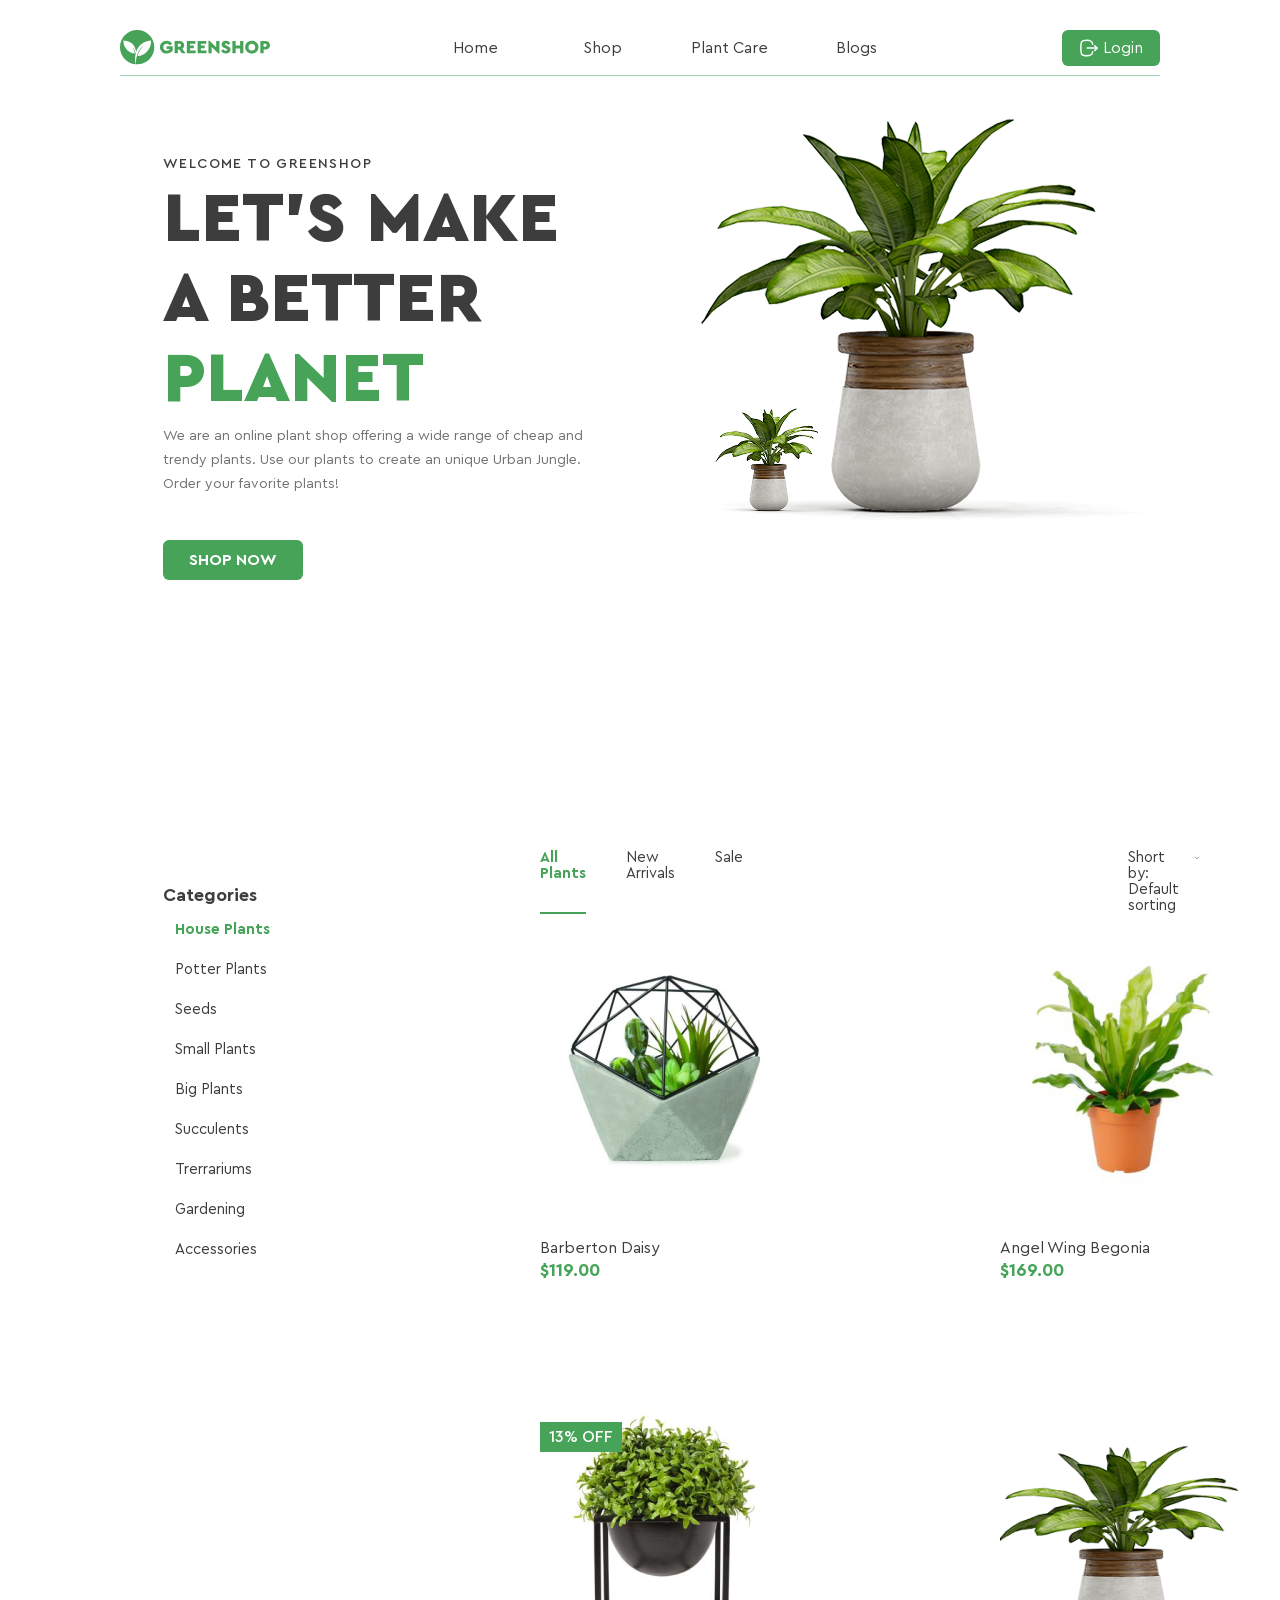
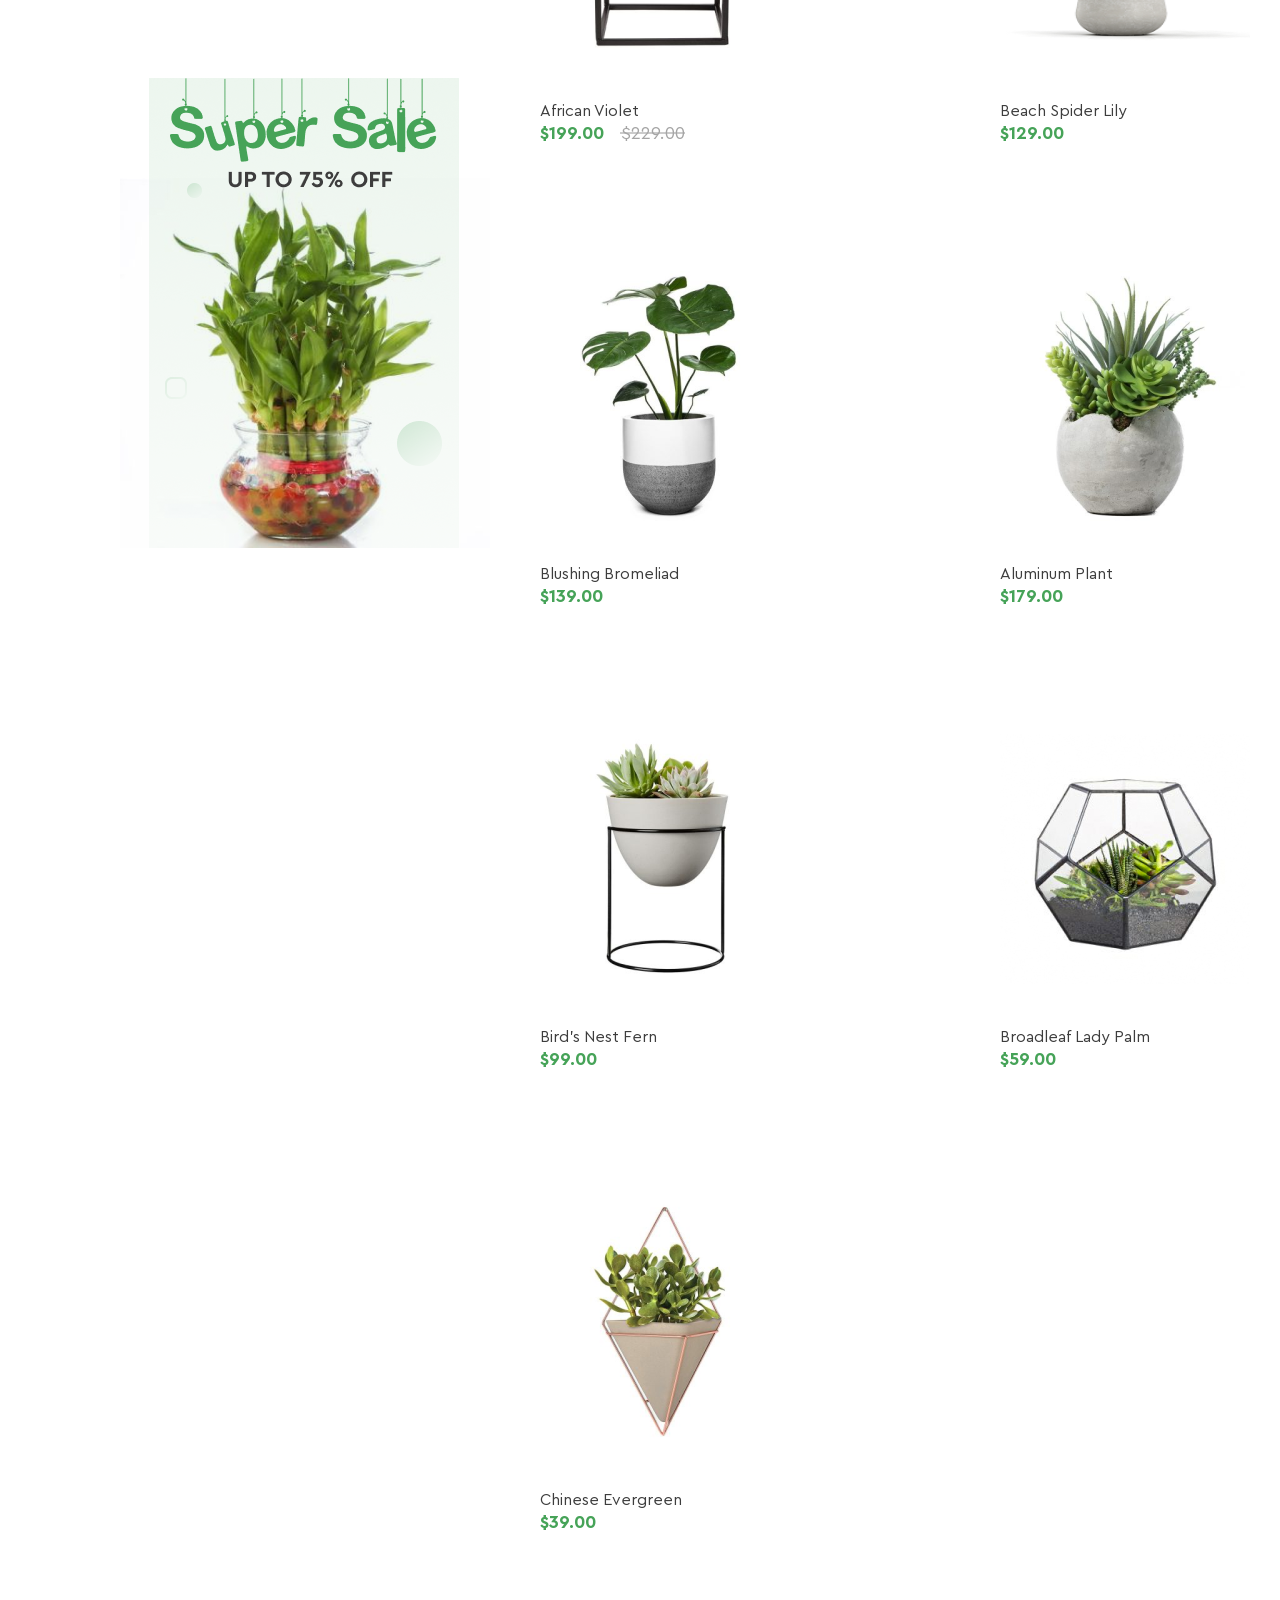
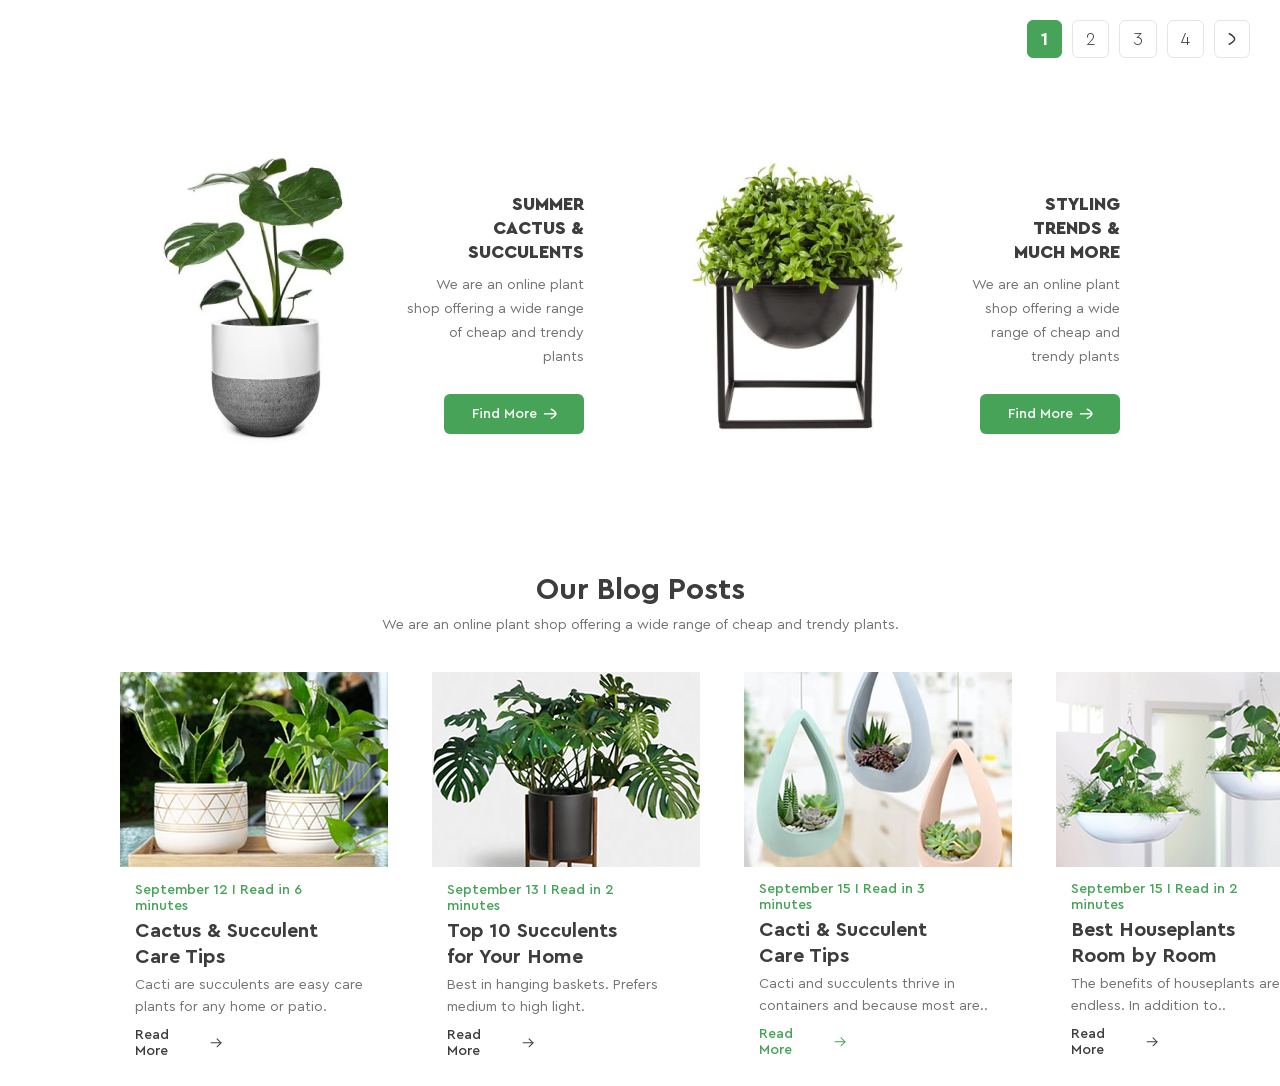
==== commit 440f8cc9: "greenshop fifth" ====
--- a/index.html
+++ b/index.html
@@ -6,6 +6,9 @@
     <title>GREENSHOP</title>
     <link rel="stylesheet" href="./css/all.css">
     <link rel="icon" href="./img/Icon.png">
+    <link rel="preconnect" href="https://fonts.googleapis.com">
+    <link rel="preconnect" href="https://fonts.gstatic.com" crossorigin>
+    <link href="https://fonts.googleapis.com/css2?family=Encode+Sans+Expanded:wght@100;200;300;400;500;600;700;800;900&family=Montserrat:ital,wght@0,100..900;1,100..900&display=swap" rel="stylesheet">
 </head>
 <body>
     <div class="main">
@@ -23,17 +26,53 @@
                 <path d="M140.374 10.9684H145.226C147.979 10.9684 150.004 12.6543 150.004 15.2215C150.004 17.7524 147.926 19.4908 145.226 19.4908H143.596V23.3316H140.374V10.9684ZM145.242 16.681C146.139 16.681 146.721 16.0988 146.721 15.2215C146.721 14.3442 146.139 13.7782 145.242 13.7782H143.592V16.681H145.242Z" fill="#46A358" />
             </svg>
             <ul class="nav">
-                <li class="nav-item active">
-                    Home
+                <li class="nav-item">
+                    <a class="active" href="">Home</a>
                 </li>
                 <li class="nav-item">
-                    Shop
+                    <a class="active" href="">Shop</a>
                 </li>
                 <li class="nav-item">
-                    Plant Care
+                    <a class="active" href="">Plant Care</a>
+                    <ul class="subnav">
+                        <li class="subnav-item">
+                            <a class="subactive" href="">Drainage</a>
+                        </li>
+                        <li class="subnav-item">
+                            <a class="subactive" href="">Fungicides</a>
+                        </li>
+                        <li class="subnav-item">
+                            <a class="subactive" href="">Fertilizer</a>
+                        </li>
+                        <li class="subnav-item">
+                            <a class="subactive" href="">Priming</a>
+                            <img class="subarrow" src="./img/arrow-black.svg" alt="">
+                            <img class="subsubarrow" src="./img/arrow-white.svg" alt="">
+                            <ul class="subsubnav">
+                                <li class="subsubnav-item">
+                                    <a class="subsubactive" href="">Universal</a>
+                                </li>
+                                <li class="subsubnav-item">
+                                    <a class="subsubactive" href="">For Ficus</a>
+                                </li>
+                                <li class="subsubnav-item">
+                                    <a class="subsubactive" href="">For Cacti</a>
+                                </li>
+                                <li class="subsubnav-item">
+                                    <a class="subsubactive" href="">For Citrus</a>
+                                </li>
+                                <li class="subsubnav-item">
+                                    <a class="subsubactive" href="">For those in bloom</a>
+                                </li>
+                                <li class="subsubnav-item">
+                                    <a class="subsubactive" href="">For Orchids</a>
+                                </li>
+                            </ul>
+                        </li>
+                    </ul>
                 </li>
                 <li class="nav-item">
-                    Blogs
+                    <a class="active" href="">Blogs</a>
                 </li>
             </ul>
             <button class="btn" onclick="location.href='./registration.html'">
--- a/css/all.css
+++ b/css/all.css
@@ -76,21 +76,113 @@
 
 .nav {
     display: flex;
-    gap: 50px;
+    align-items: center;
+    gap: 47px;
 }
 
 .nav-item {
-    font-family: sans-serif;
+    display: flex;
+    justify-content: center;
+    position: static;
+    width: 80px;
+    height: 45px;
+}
+
+
+.active {
+    padding: 8px 0 25px;
     color: #3D3D3D;
     font-size: 16px;
     font-style: normal;
-    padding: 8px 25px 25px;
-}
-
-.active {
+    text-decoration: none;
+}
+
+.subnav {
+    display: none;
+    background: #edf6ee;
+    position: absolute;
+    top: 87px;
+    left: 780px;
+    z-index: 100;
+}
+
+.subnav-item {
+    display: flex;
+    align-items: center;
+    gap: 89px;
+    padding-left: 14px;
+    position: static;
+    width: 188px;
+    height: 35px;
+}
+
+.subactive {
+    font-family: "Encode Sans Expanded", sans-serif;
+    font-weight: 400;
+    font-size: 16px;
+    color: #3d3d3d;
+    text-decoration: none;
+}
+
+.subsubarrow {
+    display: none;
+    position: relative;
+    right: 7px;
+}
+
+.subsubnav {
+    display: none;
+    background: #edf6ee;
+    position: absolute;
+    z-index: 100;
+    left: 190px;
+    top: 0px;
+}
+
+.subsubnav-item {
+    padding-top: 7px;
+    padding-left: 14px;
+    width: 178px;
+    height: 35px;
+}
+
+.subsubactive {
+    font-family: "Encode Sans Expanded", sans-serif;
+    font-weight: 400;
+    font-size: 16px;
+    color: #3d3d3d;
+}
+
+.nav-item:hover .subnav {
+    display: block;
+}
+
+.nav-item:hover .active {
     font-weight: 700;
     border-bottom: 3px solid #46A358;
 }
+
+.subnav-item:hover .subsubnav {
+    display: block;
+}
+
+.subnav-item:hover .subarrow {
+    display: none;
+}
+
+.subnav-item:hover .subsubarrow {
+    display: block;
+}
+
+.subnav-item:hover  {
+    background: #1a712a;
+}
+
+.subnav-item:hover .subactive {
+    color: #fff;
+    font-weight: 700;
+}
+
 
 .btn {
     border-radius: 6px;
@@ -257,7 +349,7 @@
 }
 
 .assortment-main-flowers-blocks:hover .assortment-main-flowers-line {
-    border: 1px solid #46A358;
+    outline: 1px solid #46A358;
 }
 
 .assortment-main-flowers {
@@ -318,8 +410,8 @@
     font-size: 18px;
     line-height: 16px;
     color: #a5a5a5;
-    position: relative;
-    bottom: 9px;
+    position: absolute;
+    bottom: 7px;
     left: 80px;
 
 }
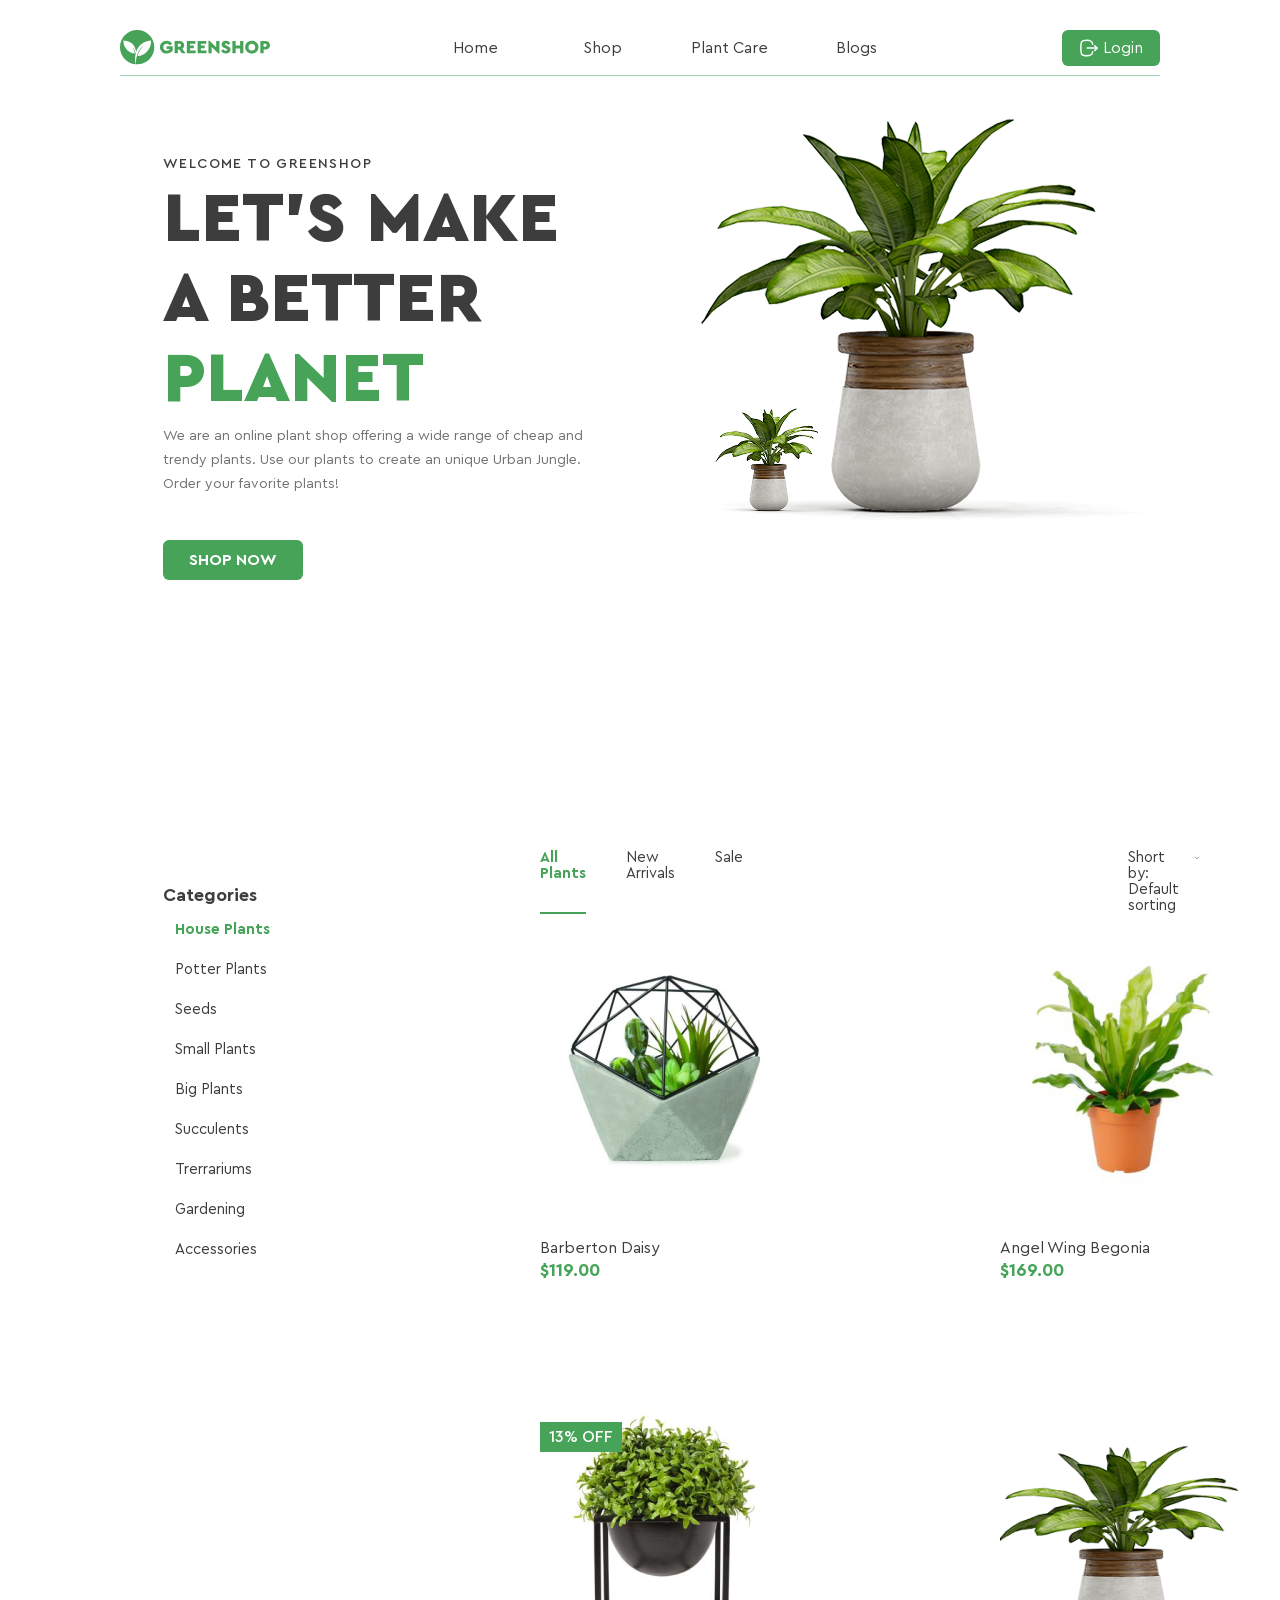
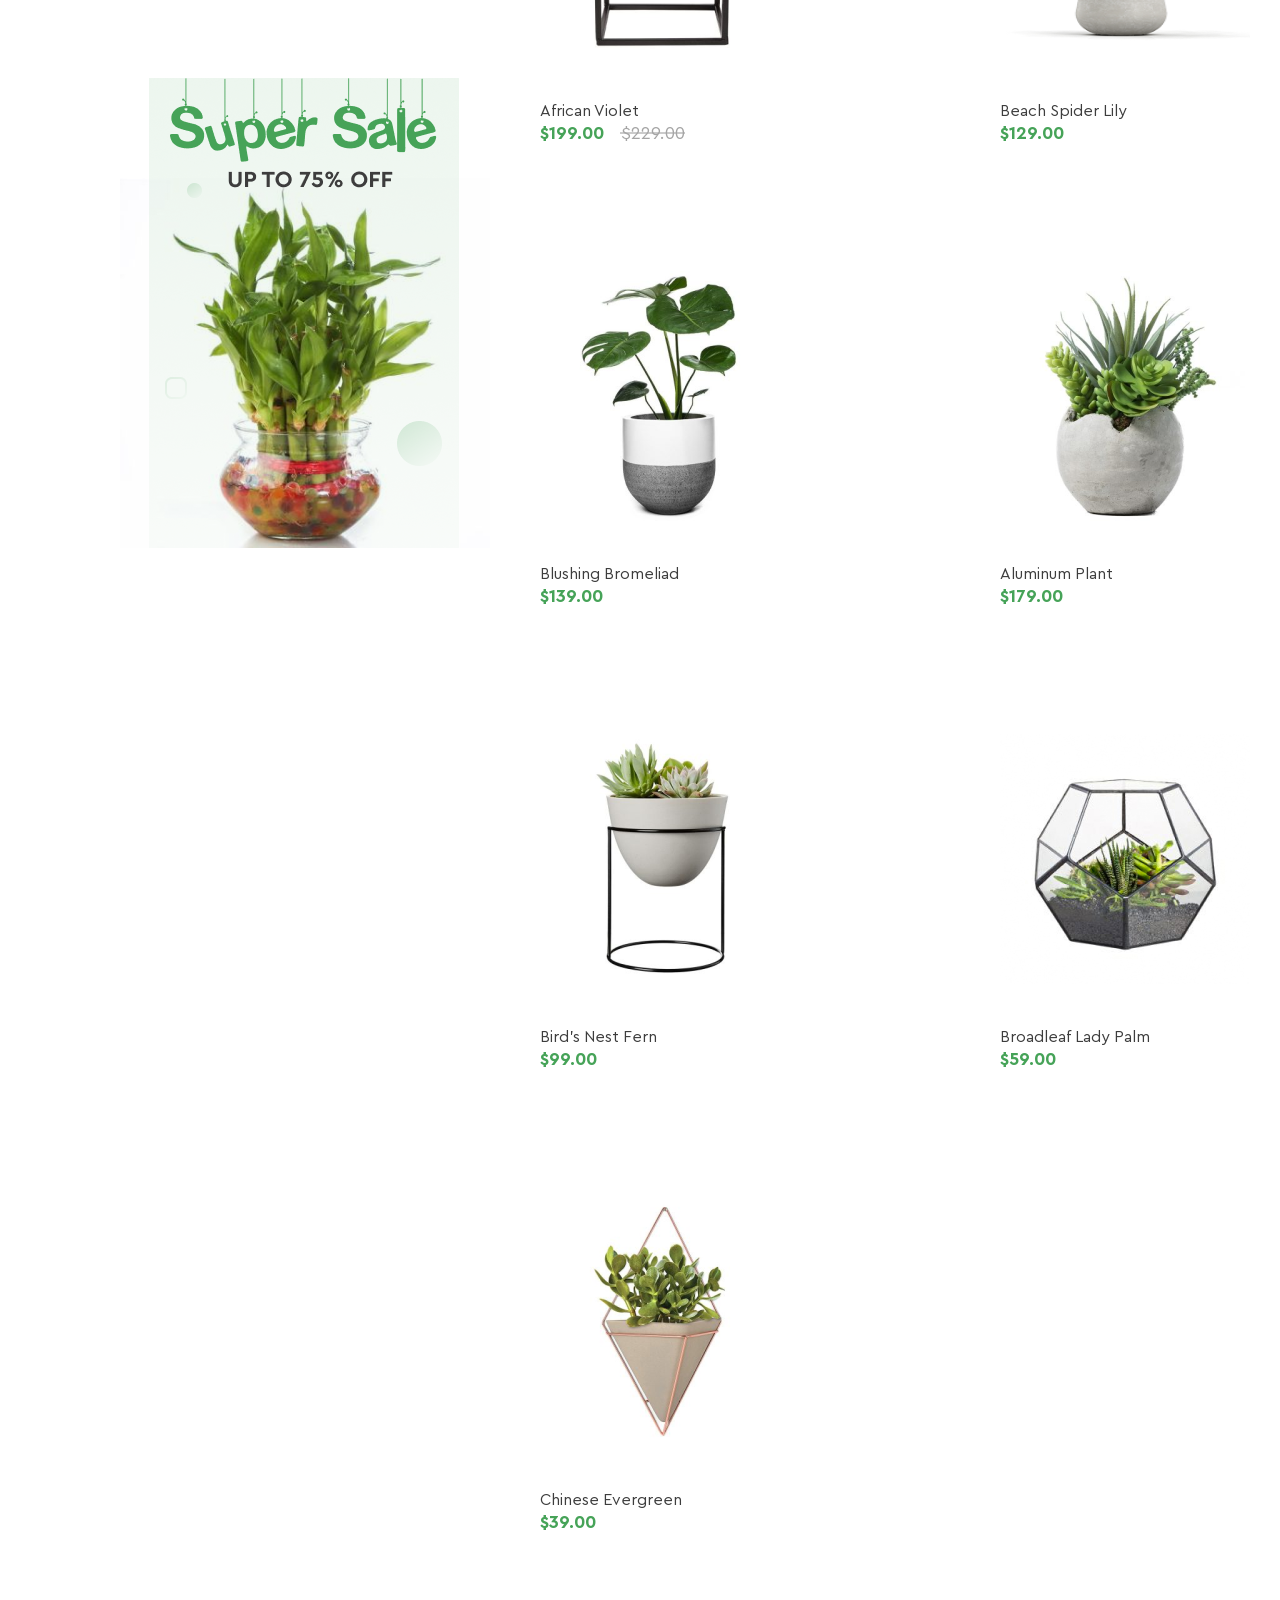
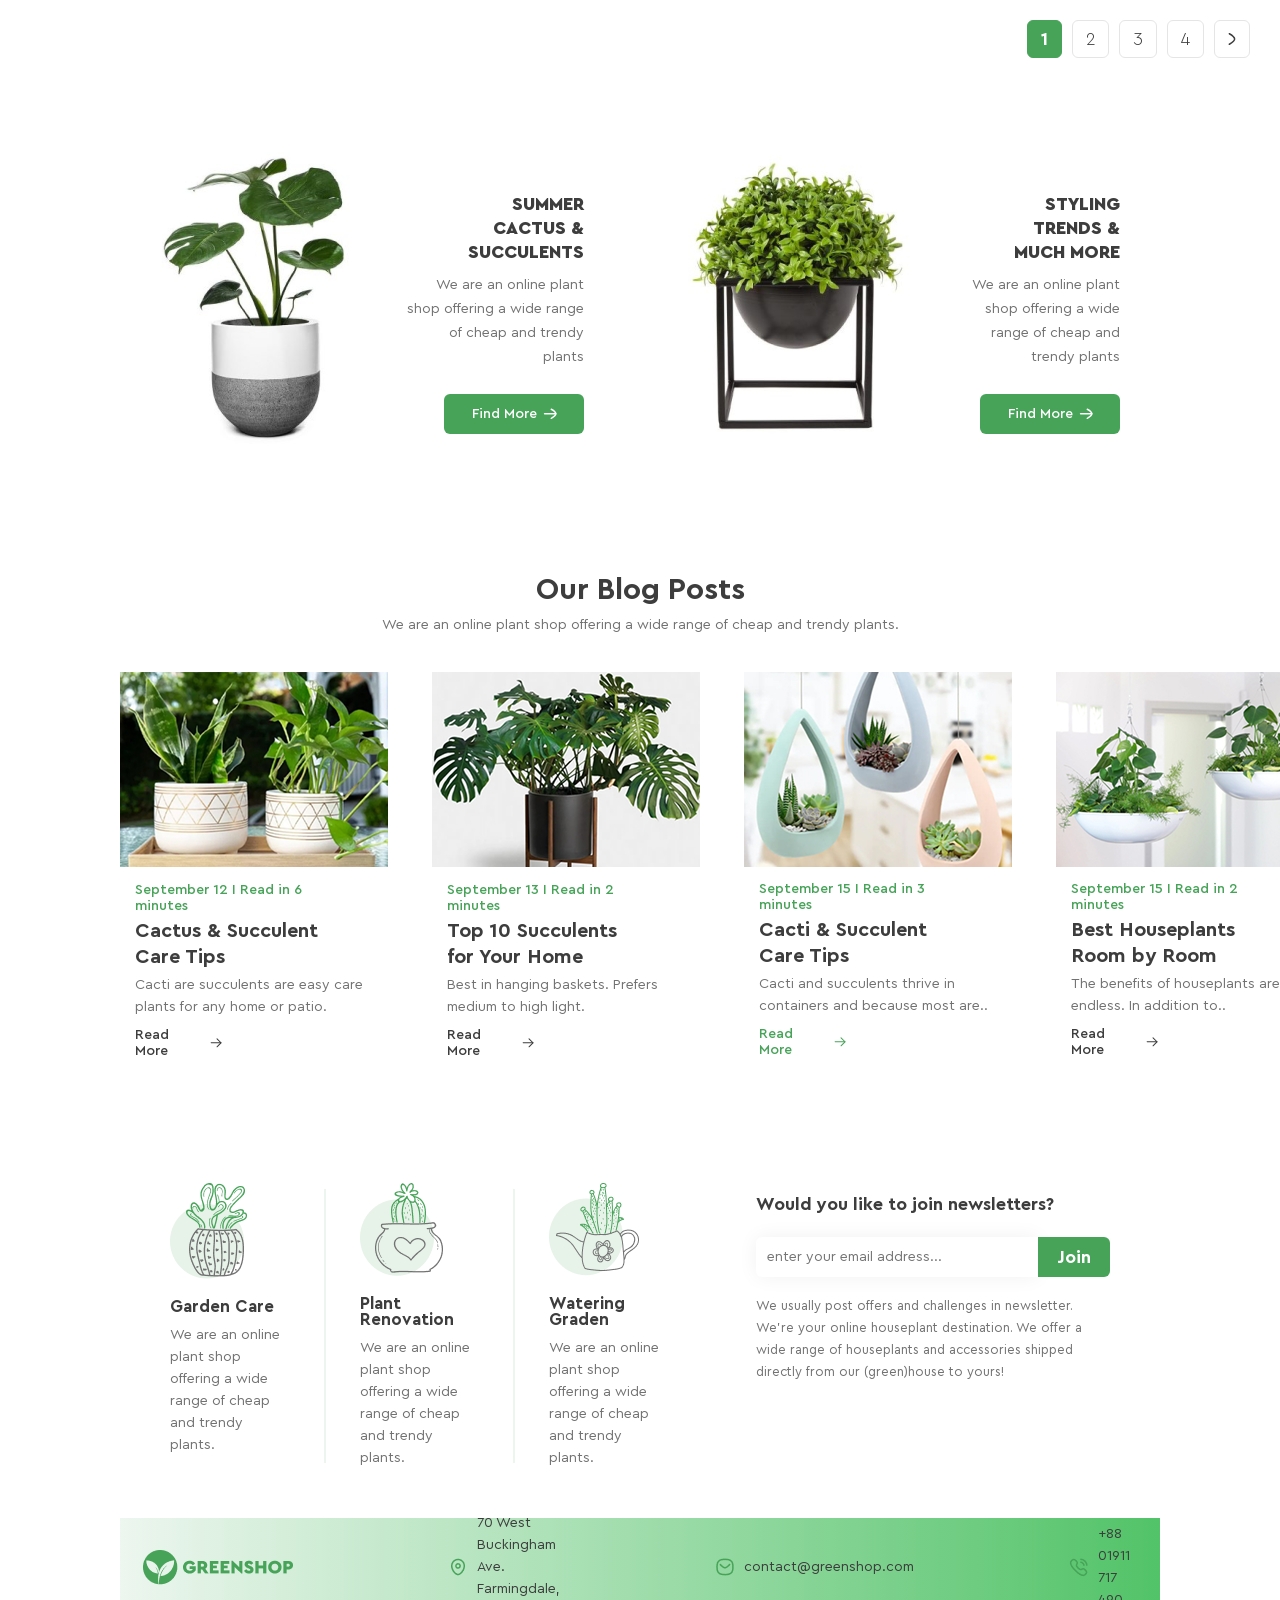
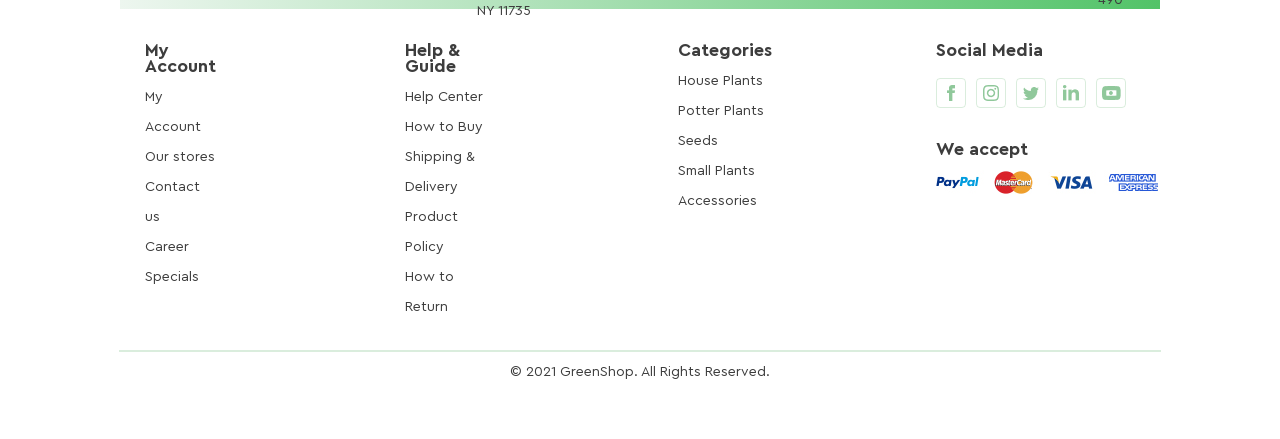
==== commit 995e04ee: "greenshop sixth" ====
--- a/index.html
+++ b/index.html
@@ -525,6 +525,117 @@
                 </div>
             </section>
         </main>
+        <footer class="footer">
+            <div class="footer-info">
+                <div class="footer-info-blog">
+                    <div class="footer-info-blog-text">
+                        <img src="./img/Garden Care.png" alt="">
+                        <h3>Garden Care</h3>
+                        <p>We are an online plant shop offering a wide range of cheap and trendy plants.</p>
+                    </div>
+                    <div class="footer-blog-line"></div>
+                    <div class="footer-info-blog-text">
+                        <img src="./img/Plant Renovation.png" alt="">
+                        <h3>Plant Renovation</h3>
+                        <p>We are an online plant shop offering a wide range of cheap and trendy plants.</p>
+                    </div>
+                    <div class="footer-blog-line"></div>
+                    <div class="footer-info-blog-text">
+                        <img src="./img/Watering Graden.png" alt="">
+                        <h3>Watering Graden</h3>
+                        <p>We are an online plant shop offering a wide range of cheap and trendy plants.</p>
+                    </div>
+                    <div class="footer-info-email">
+                        <h3>Would you like to join newsletters?</h3>
+                        <div class="footer-info-email-field">
+                            <input type="email" placeholder="enter your email address...">
+                            <button>Join</button>
+                        </div>
+                        <p>We usually post offers and challenges in newsletter. We’re your online houseplant destination. We offer a wide range of houseplants and accessories shipped directly from our (green)house to yours! </p>
+                    </div>
+                </div>
+                <div class="footer-info-contacts-container">
+                    <div class="footer-info-contacts">
+                        <img src="./img/Logo.png" alt="">
+                        <div class="footer-info-contacts-block">
+                            <img src="./img/Location.png" alt="">
+                            <p class="footer-info-contacts-text">70 West Buckingham Ave. Farmingdale, NY 11735</p>
+                        </div>
+                        <div class="footer-info-contacts-block">
+                            <img src="./img/Message.png" alt="">
+                            <p class="footer-info-contacts-text">contact@greenshop.com</p>
+                        </div>
+                        <div class="footer-info-contacts-block">
+                            <img src="./img/Calling.png" alt="">
+                        <p class="footer-info-contacts-text">+88 01911 717 490</p>
+                        </div>
+                    </div>
+                </div>
+                <div class="footer-info-navigation">
+                    <div class="footer-info-navigation-list">
+                        <h3>My Account</h3>
+                        <ul>
+                            <li>My Account</li>
+                            <li>Our stores</li>
+                            <li>Contact us</li>
+                            <li>Career</li>
+                            <li>Specials</li>
+                        </ul>
+                    </div>
+                    <div class="footer-info-navigation-list">
+                        <h3>Help & Guide</h3>
+                        <ul>
+                            <li>Help Center</li>
+                            <li>How to Buy</li>
+                            <li>Shipping & Delivery</li>
+                            <li>Product Policy</li>
+                            <li>How to Return</li>
+                        </ul>
+                    </div>
+                    <div class="footer-info-navigation-list">
+                        <h3>Categories</h3>
+                        <ul>
+                            <li>House Plants</li>
+                            <li>Potter Plants</li>
+                            <li>Seeds</li>
+                            <li>Small Plants</li>
+                            <li>Accessories</li>
+                        </ul>
+                    </div>
+                    <div class="footer-info-navigation-media">
+                        <div class="footer-info-navigation-media-social">
+                            <h3>Social Media</h3>
+                            <div>
+                                <button>
+                                    <img src="./img/Facebook.png" alt="">
+                                </button>
+                                <button>
+                                    <img src="./img/Instagram.png" alt="">
+                                </button>
+                                <button>
+                                    <img src="./img/Twitter.png" alt="">
+                                </button>
+                                <button>
+                                    <img src="./img/Linkedin.png" alt="">
+                                </button>
+                                <button>
+                                    <img src="./img/Union.png" alt="">
+                                </button>
+                            </div>
+                        </div>
+                        <div class="footer-info-navigation-media-partners">
+                            <h3>We accept</h3>
+                            <img src="./img/partners.png" alt="">
+                        </div>
+                        
+                    </div>
+                </div>
+            </div>
+            <div class="footer-line"></div>
+            <div class="footer-date">
+                <p>© 2021 GreenShop. All Rights Reserved.</p>
+            </div>
+        </footer>
     </div>
 </body>
 </html>
--- a/css/all.css
+++ b/css/all.css
@@ -83,7 +83,7 @@
 .nav-item {
     display: flex;
     justify-content: center;
-    position: static;
+    position: relative;
     width: 80px;
     height: 45px;
 }
@@ -101,8 +101,7 @@
     display: none;
     background: #edf6ee;
     position: absolute;
-    top: 87px;
-    left: 780px;
+    top: 46px;
     z-index: 100;
 }
 
@@ -111,7 +110,7 @@
     align-items: center;
     gap: 89px;
     padding-left: 14px;
-    position: static;
+    position: relative;
     width: 188px;
     height: 35px;
 }
@@ -135,8 +134,8 @@
     background: #edf6ee;
     position: absolute;
     z-index: 100;
-    left: 190px;
-    top: 0px;
+    left: 188px;
+    top: -105px;
 }
 
 .subsubnav-item {
@@ -569,4 +568,200 @@
 
 .read-more {
     color: #46a358;
+}
+
+.footer {
+    margin-top: 100px;
+}
+
+.footer-info-blog {
+    display: flex;
+    justify-content: center;
+    padding: 25px;
+}
+
+.footer-info-blog-text {
+    margin: 24px 34px 24px 25px;
+}
+
+.footer-info-blog-text > h3 {
+    margin-top: 15px;
+    margin-bottom: 9px;
+    font-weight: 700;
+    font-size: 17px;
+    line-height: 16px;
+    color: #3d3d3d;
+}
+
+.footer-info-blog-text > p {
+    font-weight: 400;
+    font-size: 14px; 
+    line-height: 22px;
+    color: #727272;
+}
+
+.footer-blog-line {
+    outline: 1px solid rgba(70, 163, 88, 0.1);
+    margin: 31px 10px;
+}
+
+.footer-info-email {
+    padding: 24px 25px 24px 62px;
+    
+}
+
+.footer-info-email > h3 {
+    font-weight: 700;
+    font-size: 18px;
+    line-height: 16px;
+    color: #3d3d3d;
+    margin: 13px 56px 25px 0px;
+}
+
+.footer-info-email-field {
+    display: flex;
+    align-items: center;
+    margin-bottom: 18px;
+    width: 354px;
+    height: 40px;
+}
+
+.footer-info-email-field > input {
+    border-radius: 6px 0 0 6px;
+    box-shadow: 0 0 20px 0 rgba(0, 0, 0, 0.06);
+    background: #fff;
+    font-family: "Cera Pro", sans-serif;
+    font-weight: 400;
+    font-size: 14px;
+    line-height: 16px;
+    color: #acacac;
+
+    padding: 12px 86px 12px 11px;
+}
+
+.footer-info-email-field > button {
+    border-radius: 0 6px 6px 0;
+    width: 85px;
+    height: 40px;
+    background: #46a358;
+    font-weight: 700;
+    font-size: 18px;
+    line-height: 16px;
+    color: #fff;
+}
+
+.footer-info-email > p {
+    font-weight: 400;
+    font-size: 13px;
+    line-height: 22px;
+    color: #727272;
+}
+
+.footer-info-contacts-container {
+    background: linear-gradient(90deg, #edf6ef 0%, #52c368 100%);
+}
+
+.footer-info-contacts {
+    display: flex;
+    align-items: center;
+    padding: 27px 22px 20px 23px;
+    gap: 155px;
+    justify-content: space-between;
+}
+
+.footer-info-contacts-block {
+    display: flex;
+    align-items: center;
+    width: 205px;
+    height: 44px;
+}
+
+.footer-info-contacts-text {
+    font-weight: 400;
+    font-size: 14px;
+    line-height: 22px;
+    color: #3d3d3d;
+    margin-left: 9px;
+}
+
+.footer-info-navigation {
+    display: flex;
+}
+
+.footer-info-navigation-list {
+    margin: 33px 164px 29px 25px;
+}
+
+.footer-info-navigation-list > h3 {
+    font-weight: 700;
+    font-size: 18px;
+    line-height: 16px;
+    color: #3d3d3d;
+    margin-bottom: 8px;
+}
+
+.footer-info-navigation-list > ul > li {
+    font-weight: 400;
+    font-size: 14px;
+    line-height: 30px;
+    color: #3d3d3d;
+}
+
+.footer-info-navigation-media {
+    margin-top: 33px;
+}
+
+.footer-info-navigation-media-social > h3 {
+    font-weight: 700;
+    font-size: 18px;
+    line-height: 16px;
+    color: #3d3d3d;
+    padding-bottom: 20px;
+}
+
+.footer-info-navigation-media-social > div {
+    display: flex;
+    gap: 10px;
+    align-items: center;
+}
+
+.footer-info-navigation-media-social > div > button {
+    border: 1px solid rgba(70, 163, 88, 0.2);
+    border-radius: 4px;
+    width: 30px;
+    height: 30px;
+    display: flex;
+    align-items: center;
+    justify-content: center;
+
+}
+
+.footer-info-navigation-media-partners {
+    margin-top: 33px;
+}
+
+.footer-info-navigation-media-partners > h3 {
+    font-weight: 700;
+    font-size: 18px;
+    line-height: 16px;
+    color: #3d3d3d;
+    margin-bottom: 13px;
+}
+
+.footer-line {
+    outline: 1px solid rgba(70, 163, 88, 0.2); 
+}
+
+.footer-date {
+    display: flex;
+    align-items: center;
+    justify-content: center;
+    margin-top: 6px;
+}
+
+.footer-date > p {
+    font-weight: 400;
+    font-size: 14px;
+    line-height: 30px;
+    color: #3d3d3d;
 }
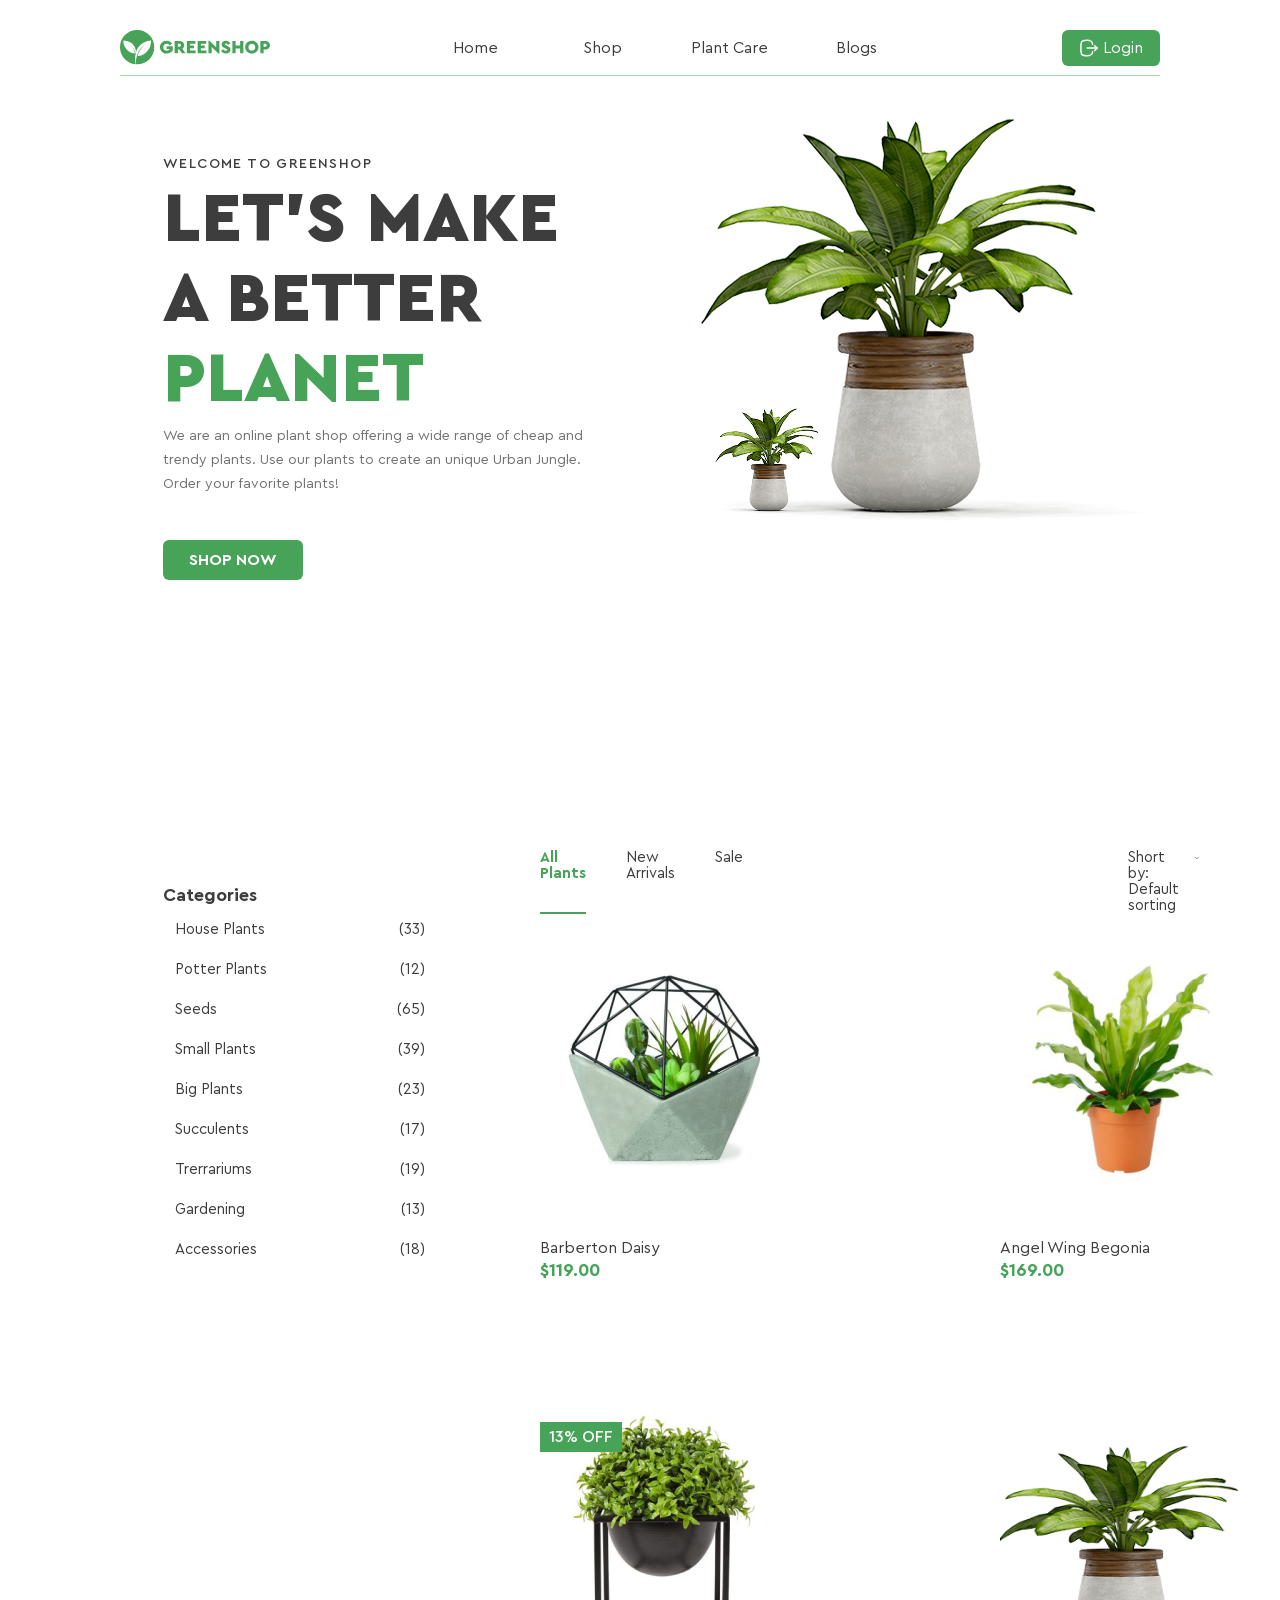
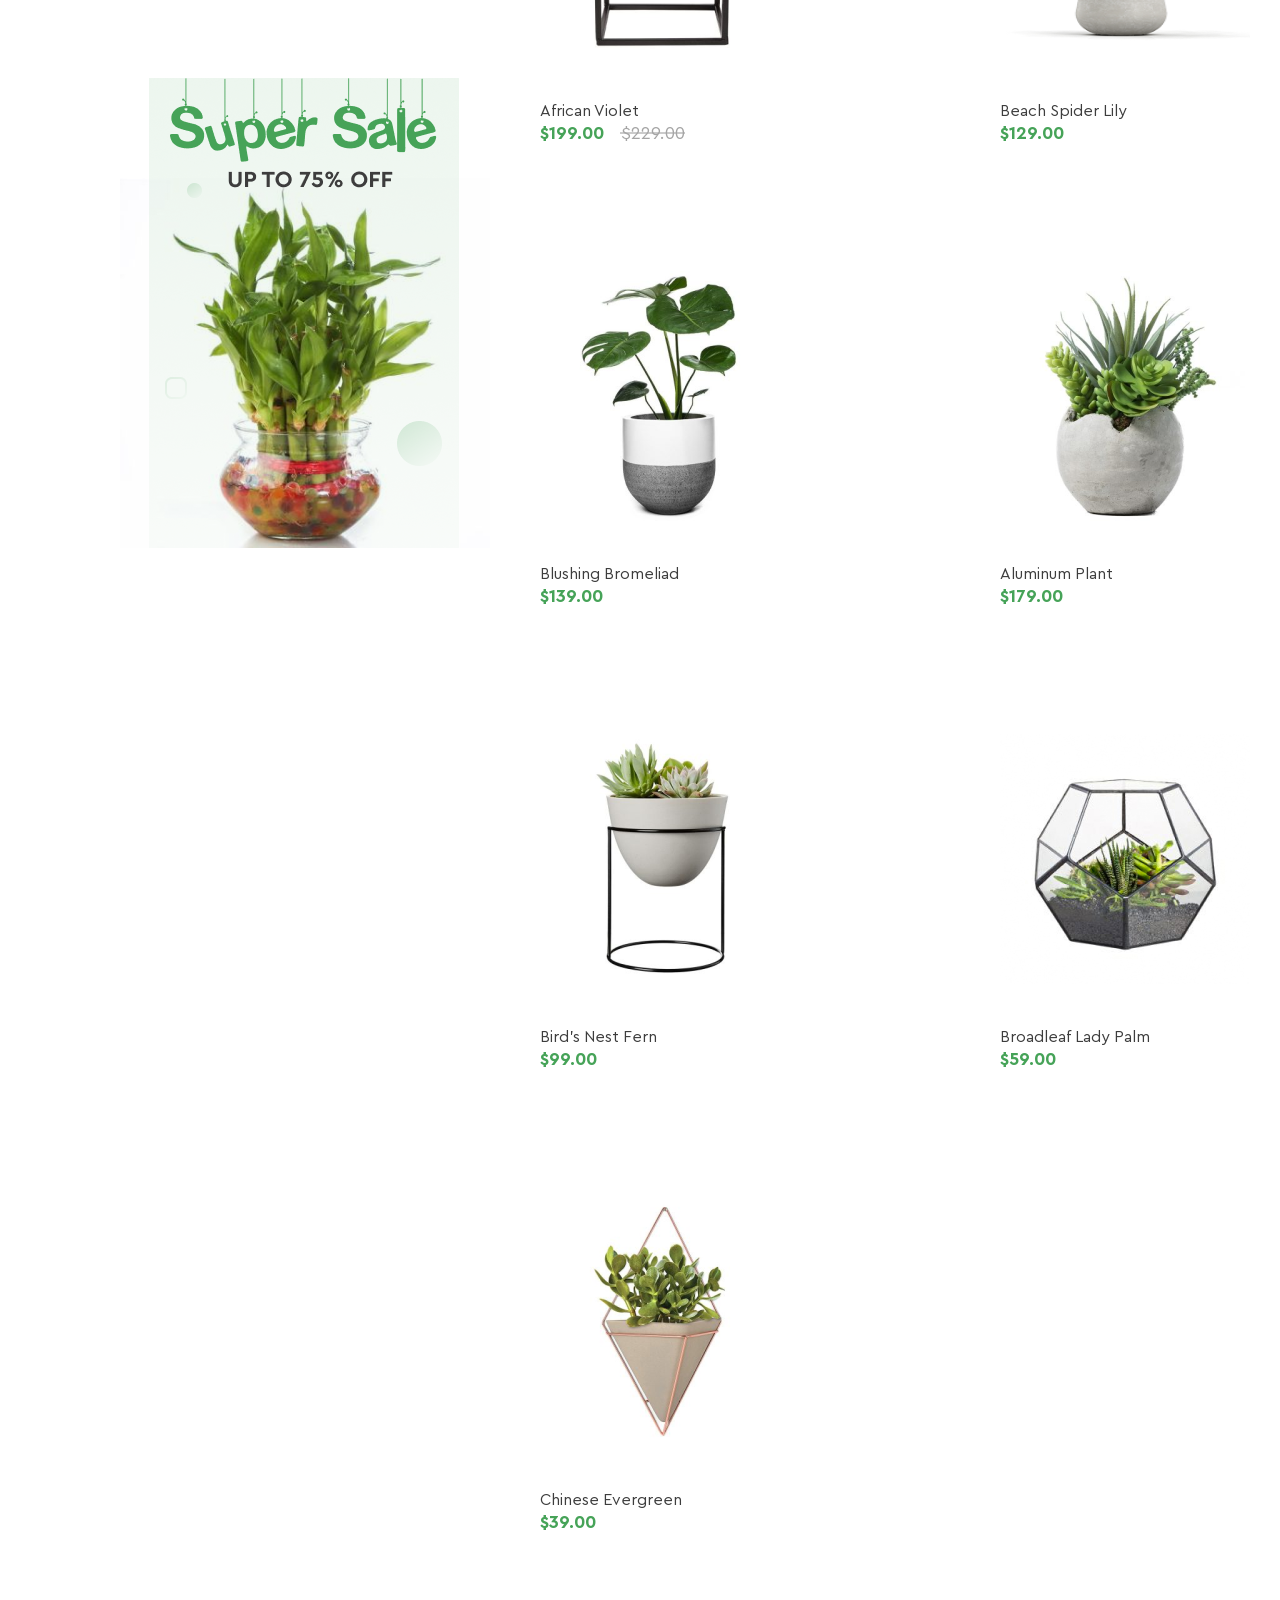
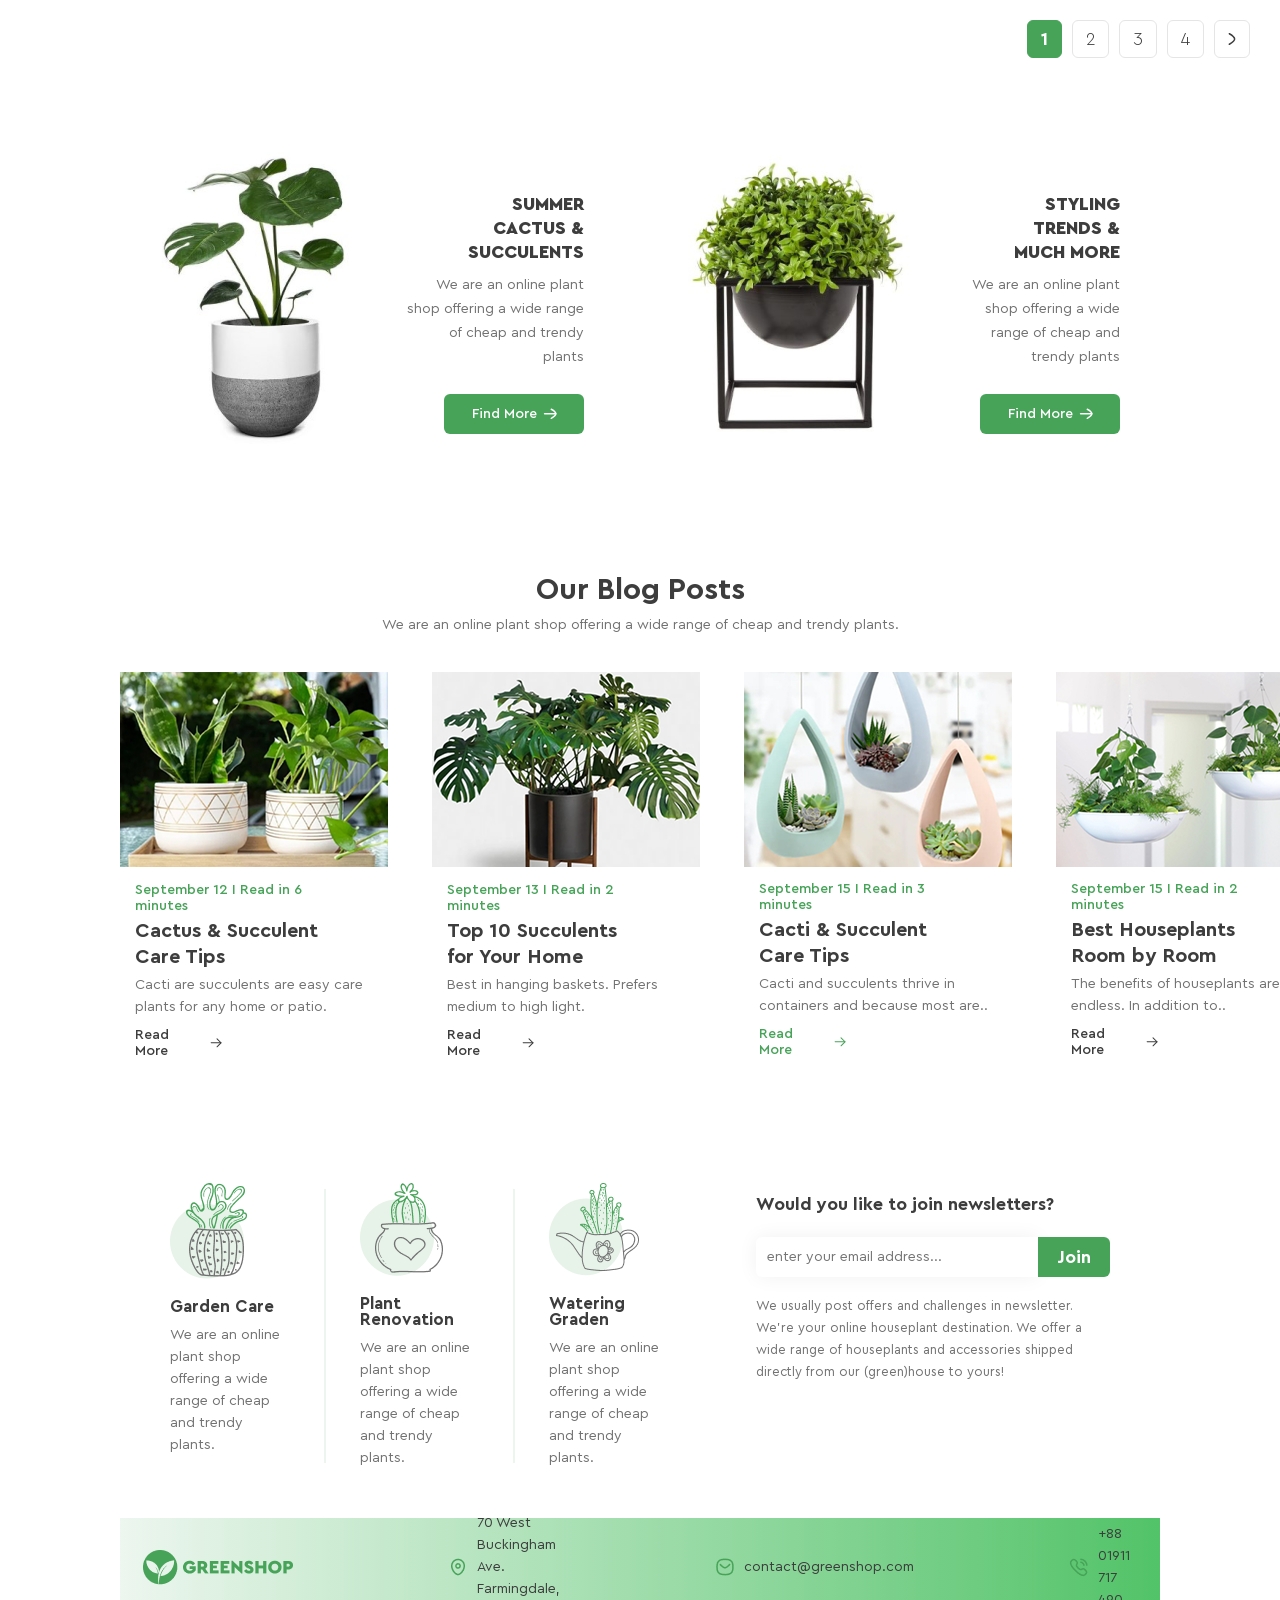
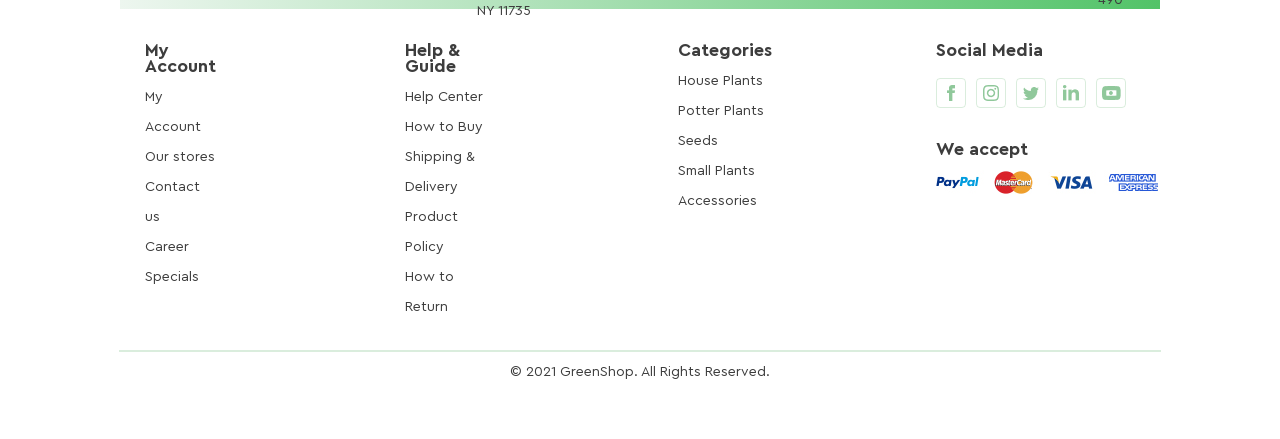
==== commit 974f998c: "greenshop eighth" ====
--- a/index.html
+++ b/index.html
@@ -6,11 +6,15 @@
     <title>GREENSHOP</title>
     <link rel="stylesheet" href="./css/all.css">
     <link rel="icon" href="./img/Icon.png">
+    <script src="./preloader.js" defer></script>
     <link rel="preconnect" href="https://fonts.googleapis.com">
     <link rel="preconnect" href="https://fonts.gstatic.com" crossorigin>
     <link href="https://fonts.googleapis.com/css2?family=Encode+Sans+Expanded:wght@100;200;300;400;500;600;700;800;900&family=Montserrat:ital,wght@0,100..900;1,100..900&display=swap" rel="stylesheet">
 </head>
 <body>
+    <div id="preloader">
+        <div class="loader"></div>
+    </div>
     <div class="main">
         <header class="header">
             <svg width="150" height="35" viewBox="0 0 150 35" fill="none" xmlns="http://www.w3.org/2000/svg">
@@ -75,7 +79,7 @@
                     <a class="active" href="">Blogs</a>
                 </li>
             </ul>
-            <button class="btn" onclick="location.href='./registration.html'">
+            <button class="btn pulse" onclick="showPreloaderAndNavigate('./registration.html')">
                 <svg width="20" height="20" viewBox="0 0 20 20" fill="none" xmlns="http://www.w3.org/2000/svg">
                     <path d="M18.1601 10.1006H8.12598" stroke="white" stroke-width="1.5" stroke-linecap="round" stroke-linejoin="round" />
                     <path d="M15.7212 7.67059L18.1612 10.1006L15.7212 12.5306" stroke="white" stroke-width="1.5" stroke-linecap="round" stroke-linejoin="round" />
@@ -96,7 +100,7 @@
                     <p class="homepage-description">
                         We are an online plant shop offering a wide range of cheap and trendy plants. Use our plants to create an unique Urban Jungle. Order your favorite plants!
                     </p>
-                    <button class="homepage-button">
+                    <button class="homepage-button pulse">
                         Shop now
                     </button>
                 </div>
@@ -109,17 +113,71 @@
                 <div>
                     <div class="assortment-sidebar">
                         <h3 class="assortment-sidebar-title">Categories</h3>
-                        <ul class="assortment-sidebar-list">
-                            <li class="assortment-sidebar-category house-plants">House Plants</li>
-                            <li class="assortment-sidebar-category">Potter Plants</li>
-                            <li class="assortment-sidebar-category">Seeds</li>
-                            <li class="assortment-sidebar-category">Small Plants</li>
-                            <li class="assortment-sidebar-category">Big Plants</li>
-                            <li class="assortment-sidebar-category">Succulents</li>
-                            <li class="assortment-sidebar-category">Trerrariums</li>
-                            <li class="assortment-sidebar-category">Gardening</li>
-                            <li class="assortment-sidebar-category">Accessories</li>
-                        </ul>
+                        <div class="assortment-sidebar-container">
+                            <label class="custom-checkbox">
+                                <input type="checkbox" name="check">
+                                <div class="custom-check-item">
+                                    <span>House Plants</span>
+                                    <span>(33)</span>
+                                </div>
+                            </label>
+                            <label class="custom-checkbox">
+                                <input type="checkbox" name="check">
+                                <div class="custom-check-item">
+                                    <span>Potter Plants</span>
+                                    <span>(12)</span>
+                                </div>
+                            </label>
+                            <label class="custom-checkbox">
+                                <input type="checkbox" name="check">
+                                <div class="custom-check-item">
+                                    <span>Seeds</span>
+                                    <span>(65)</span>
+                                </div>
+                            </label>
+                            <label class="custom-checkbox">
+                                <input type="checkbox" name="check">
+                                <div class="custom-check-item">
+                                    <span>Small Plants</span>
+                                    <span>(39)</span>
+                                </div>
+                            </label>
+                            <label class="custom-checkbox">
+                                <input type="checkbox" name="check">
+                                <div class="custom-check-item">
+                                    <span>Big Plants</span>
+                                    <span>(23)</span>
+                                </div>
+                            </label>
+                            <label class="custom-checkbox">
+                                <input type="checkbox" name="check">
+                                <div class="custom-check-item">
+                                    <span>Succulents</span>
+                                    <span>(17)</span>
+                                </div>
+                            </label>
+                            <label class="custom-checkbox">
+                                <input type="checkbox" name="check">
+                                <div class="custom-check-item">
+                                    <span>Trerrariums</span>
+                                    <span>(19)</span>
+                                </div>
+                            </label>
+                            <label class="custom-checkbox">
+                                <input type="checkbox" name="check">
+                                <div class="custom-check-item">
+                                    <span>Gardening</span>
+                                    <span>(13)</span>
+                                </div>
+                            </label>
+                            <label class="custom-checkbox">
+                                <input type="checkbox" name="check">
+                                <div class="custom-check-item">
+                                    <span>Accessories</span>
+                                    <span>(18)</span>
+                                </div>
+                            </label>
+                        </div>
                     </div>
                     <div>
                         <img class="assortment-sidebar-banner" src="./img/Super Sale Banner.png" alt="super-sale">
@@ -421,11 +479,11 @@
                         </div>
                     </div>
                     <div class="assortment-main-pages">
-                        <button class="assortment-main-pages-btn btn-active">1</button>
-                        <button class="assortment-main-pages-btn">2</button>
-                        <button class="assortment-main-pages-btn">3</button>
-                        <button class="assortment-main-pages-btn">4</button>
-                        <button class="assortment-main-pages-btn">
+                        <button class="assortment-main-pages-btn btn-active pulsation">1</button>
+                        <button class="assortment-main-pages-btn pulsation">2</button>
+                        <button class="assortment-main-pages-btn pulsation">3</button>
+                        <button class="assortment-main-pages-btn pulsation">4</button>
+                        <button class="assortment-main-pages-btn pulsation">
                             <svg width="8" height="12" viewBox="0 0 8 12" fill="none" xmlns="http://www.w3.org/2000/svg">
                                 <path d="M1.375 0.75C1.375 0.75 6.625 3.858 6.625 6C6.625 8.14125 1.375 11.25 1.375 11.25" stroke="#3D3D3D" stroke-width="1.5" stroke-linecap="round" stroke-linejoin="round" />
                             </svg>
@@ -441,7 +499,7 @@
                             <div class="info-content-block-text">
                                 <p class="info-content-block-name">Summer cactus & succulents</p>
                                 <p class="info-content-block-info">We are an online plant shop offering a wide range of cheap and trendy plants</p>
-                                <button class="info-content-block-btn">Find More
+                                <button class="info-content-block-btn pulse">Find More
                                     <svg width="14" height="12" viewBox="0 0 14 12" fill="none" xmlns="http://www.w3.org/2000/svg">
                                         <path d="M12.8126 5.79428L1.56262 5.79428" stroke="white" stroke-width="1.5" stroke-linecap="round" stroke-linejoin="round" />
                                         <path d="M8.2749 1.2759C8.2749 1.2759 12.8124 3.72165 12.8124 5.79315C12.8124 7.86615 8.2749 10.3127 8.2749 10.3127" stroke="white" stroke-width="1.5" stroke-linecap="round" stroke-linejoin="round" />
@@ -454,7 +512,7 @@
                             <div class="info-content-block-text">
                                 <p class="info-content-block-name">Styling Trends & much more</p>
                                 <p class="info-content-block-info">We are an online plant shop offering a wide range of cheap and trendy plants</p>
-                                <button class="info-content-block-btn">Find More
+                                <button class="info-content-block-btn pulse">Find More
                                     <svg width="14" height="12" viewBox="0 0 14 12" fill="none" xmlns="http://www.w3.org/2000/svg">
                                         <path d="M12.8126 5.79428L1.56262 5.79428" stroke="white" stroke-width="1.5" stroke-linecap="round" stroke-linejoin="round" />
                                         <path d="M8.2749 1.2759C8.2749 1.2759 12.8124 3.72165 12.8124 5.79315C12.8124 7.86615 8.2749 10.3127 8.2749 10.3127" stroke="white" stroke-width="1.5" stroke-linecap="round" stroke-linejoin="round" />
@@ -549,7 +607,7 @@
                         <h3>Would you like to join newsletters?</h3>
                         <div class="footer-info-email-field">
                             <input type="email" placeholder="enter your email address...">
-                            <button>Join</button>
+                            <button class="pulse">Join</button>
                         </div>
                         <p>We usually post offers and challenges in newsletter. We’re your online houseplant destination. We offer a wide range of houseplants and accessories shipped directly from our (green)house to yours! </p>
                     </div>
@@ -606,19 +664,19 @@
                         <div class="footer-info-navigation-media-social">
                             <h3>Social Media</h3>
                             <div>
-                                <button>
+                                <button class="pulsation">
                                     <img src="./img/Facebook.png" alt="">
                                 </button>
-                                <button>
+                                <button class="pulsation">
                                     <img src="./img/Instagram.png" alt="">
                                 </button>
-                                <button>
+                                <button class="pulsation">
                                     <img src="./img/Twitter.png" alt="">
                                 </button>
-                                <button>
+                                <button class="pulsation">
                                     <img src="./img/Linkedin.png" alt="">
                                 </button>
-                                <button>
+                                <button class="pulsation">
                                     <img src="./img/Union.png" alt="">
                                 </button>
                             </div>
--- a/css/all.css
+++ b/css/all.css
@@ -62,6 +62,64 @@
     font-family: "Cera Pro", sans-serif;
 }
 
+@keyframes pulsation {
+    0% { transform: scale(1);}
+    50% { transform: scale(1.1);}
+    100% { transform: scale(1);}
+}
+
+.pulsation:hover {
+    animation: pulsation 1s infinite;
+}
+
+@keyframes pulse {
+    0% { transform: scale(1); background-color: #46a358;}
+    50% { transform: scale(1.05); background-color: #58bd69;}
+    100% { transform: scale(1); background-color: #46a358;}
+}
+
+.pulse:hover {
+    animation: pulse 1s infinite;
+}
+
+@keyframes subsubunderline {
+    from { width: 0;}
+    to { width: 100%;}
+}
+
+.subsubactive::after {
+    content: "";
+    position: absolute;
+    bottom: -2px;
+    left: 0;
+    width: 0;
+    height: 2px;
+    background-color: #46a358;
+}
+
+.subsubactive:hover::after {
+    animation: subsubunderline 0.4s forwards;
+}
+
+@keyframes subunderline {
+    from { width: 0;}
+    to { width: 100%;}
+}
+
+.subactive::after {
+    content: "";
+    position: absolute;
+    bottom: -3px;
+    left: 0;
+    width: 0;
+    height: 2px;
+    background-color: #fff;
+}
+
+.subactive:hover::after {
+    animation: subunderline 0.4s forwards;
+}
+
 .main {
     padding: 30px 120px 52px;
 }
@@ -121,6 +179,7 @@
     font-size: 16px;
     color: #3d3d3d;
     text-decoration: none;
+    position: relative;
 }
 
 .subsubarrow {
@@ -150,6 +209,7 @@
     font-weight: 400;
     font-size: 16px;
     color: #3d3d3d;
+    position: relative;
 }
 
 .nav-item:hover .subnav {
@@ -280,21 +340,38 @@
     margin-bottom: 7px;
 }
 
-.assortment-sidebar-list{
+.assortment-sidebar-container {
     margin-left: 12px;
     margin-bottom: 340px;
 }
 
-.assortment-sidebar-category {
-    font-weight: 400;
+.custom-checkbox {
+    display: flex;
+    align-items: center;
+    position: relative;
+    cursor: pointer;
+}
+
+.custom-check-item {
+    display: flex;
+    justify-content: space-between;
+    width: 250px;
+}
+
+.custom-checkbox input {
+    display: none;
+}
+
+.custom-checkbox input:checked + .custom-check-item > span {
+    color: #46A358;
+    font-weight: 700;
+}
+
+.custom-check-item > span {
+    color: #3d3d3d;
     font-size: 15px; 
     line-height: 40px;
-    color: #3d3d3d;
-}
-
-.house-plants {
-    color: #46a358;
-    font-weight: 700;
+    font-weight: 400;
 }
 
 .assortment-sidebar-banner {
@@ -648,6 +725,7 @@
     font-size: 18px;
     line-height: 16px;
     color: #fff;
+    cursor: pointer;
 }
 
 .footer-info-email > p {
@@ -733,7 +811,7 @@
     display: flex;
     align-items: center;
     justify-content: center;
-
+    cursor: pointer;
 }
 
 .footer-info-navigation-media-partners {
@@ -764,4 +842,31 @@
     font-size: 14px;
     line-height: 30px;
     color: #3d3d3d;
+}
+
+#preloader {
+  position: fixed;
+  inset: 0;
+  background: white;
+  display: flex;
+  align-items: center;
+  justify-content: center;
+  z-index: 9999;
+  opacity: 1;
+  transition: opacity 0.4s ease;
+}
+
+.loader {
+  width: 60px;
+  height: 60px;
+  border: 6px solid #46a358;
+  border-top: 6px solid transparent;
+  border-radius: 50%;
+  animation: spin 1s linear infinite;
+}
+
+@keyframes spin {
+  to {
+    transform: rotate(360deg);
+  }
 }
